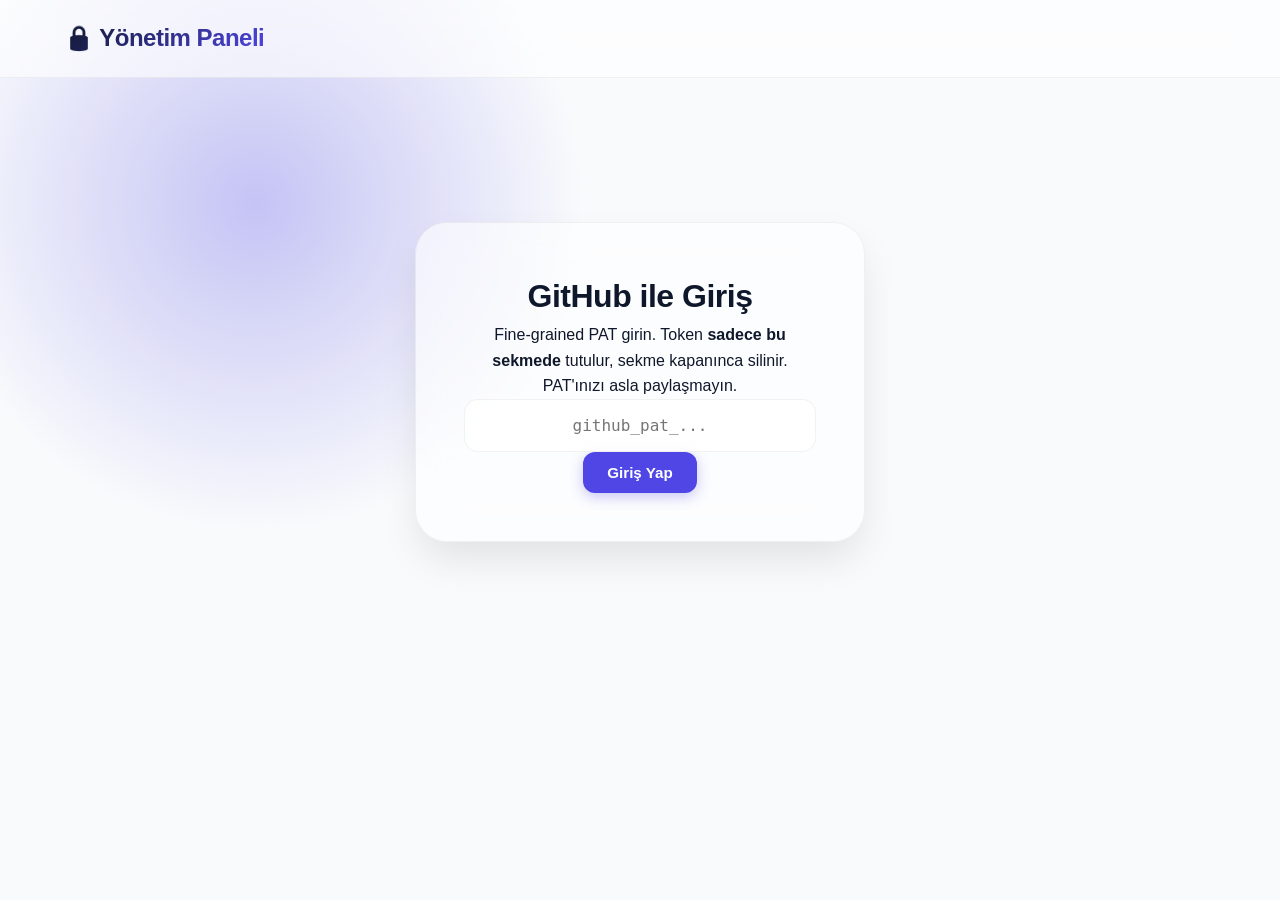
==== admin.html @ 3ade8b90 "Update admin.html" ====
<!DOCTYPE html>
<html lang="tr">
<head>
<link rel="shortcut icon" type="image/x-icon" href="favicon.ico">
<meta charset="UTF-8">
<meta name="viewport" content="width=device-width, initial-scale=1.0">
<meta name="referrer" content="no-referrer">
<meta name="robots" content="noindex, nofollow">
<meta http-equiv="Content-Security-Policy"
      content="default-src 'self';
               script-src 'self';
               style-src 'self' 'unsafe-inline';
               img-src 'self' https: data:;
               connect-src 'self' https://api.github.com;
               base-uri 'self';
               form-action 'self';">
<title>Admin – Site Koleksiyonum</title>
<link rel="stylesheet" href="style.css">
</head>
<body>
<header>
  <h1>🔒 Yönetim Paneli</h1>
  <button id="logoutBtn" class="danger" type="button" style="display:none;">Çıkış</button>
</header>
<main>

  <!-- Giriş -->
  <section id="loginSection" class="login-box">
    <h2>GitHub ile Giriş</h2>
    <p class="muted">
      Fine-grained PAT girin. Token <strong>sadece bu sekmede</strong> tutulur,
      sekme kapanınca silinir. PAT'ınızı asla paylaşmayın.
    </p>
    <input type="password" id="patInput" placeholder="github_pat_..." autocomplete="off">
    <button id="loginBtn" type="button">Giriş Yap</button>
    <p id="loginError" class="error"></p>
  </section>

  <!-- Panel -->
  <section id="panelSection" style="display:none;">
    <form id="siteForm">
      <input type="hidden" id="siteId">
      <input type="text" id="title" placeholder="Başlık" required maxlength="120">
      <input type="url" id="url" placeholder="https://..." required>
      <input type="text" id="category" placeholder="Kategori (örn. Blog)" maxlength="60">
      <textarea id="description" placeholder="Açıklama (opsiyonel)" maxlength="300"></textarea>
      <div class="actions">
        <button type="submit" id="submitBtn">Ekle</button>
        <button type="button" id="cancelEdit" class="secondary" style="display:none;">İptal</button>
      </div>
    </form>

    <p id="panelStatus" class="status"></p>
    <section id="siteList" class="grid"></section>
  </section>

</main>
<script src="admin.js"></script>
</body>
</html>
---- style.css ----
@import url('https://fonts.googleapis.com/css2?family=Outfit:wght@300;400;500;600;700;800&display=swap');

:root {
  --bg: #f8fafc;
  --surface: rgba(255, 255, 255, 0.6);
  --surface-hover: rgba(255, 255, 255, 0.9);
  --text-main: #0f172a;
  --text-muted: #64748b;
  --primary: #4f46e5;
  --primary-glow: rgba(79, 70, 229, 0.3);
  --border: rgba(0, 0, 0, 0.05);
  --danger: #ef4444;
  --shadow-sm: 0 4px 6px -1px rgba(0, 0, 0, 0.05);
  --shadow-lg: 0 20px 40px -5px rgba(0, 0, 0, 0.1);
}

body.dark {
  --bg: #050505;
  --surface: rgba(20, 20, 25, 0.6);
  --surface-hover: rgba(30, 30, 40, 0.9);
  --text-main: #f8fafc;
  --text-muted: #94a3b8;
  --primary: #6366f1;
  --primary-glow: rgba(99, 102, 241, 0.4);
  --border: rgba(255, 255, 255, 0.08);
  --shadow-sm: 0 4px 10px rgba(0, 0, 0, 0.5);
  --shadow-lg: 0 25px 50px -12px rgba(0, 0, 0, 0.8);
}

* { box-sizing: border-box; margin: 0; padding: 0; }

body {
  font-family: 'Outfit', sans-serif;
  background-color: var(--bg);
  color: var(--text-main);
  min-height: 100vh;
  line-height: 1.6;
  overflow-x: hidden;
  transition: background 0.5s ease, color 0.5s ease;
  position: relative;
}

/* Işık Hüzmeleri (Aurora Effect) */
body::before {
  content: '';
  position: fixed;
  top: -20%; left: -10%;
  width: 60vw; height: 60vw;
  background: radial-gradient(circle, var(--primary-glow) 0%, transparent 60%);
  z-index: -1;
  animation: pulse 10s infinite alternate;
  pointer-events: none;
}
body.dark::before {
  background: radial-gradient(circle, rgba(99, 102, 241, 0.15) 0%, transparent 60%);
}

@keyframes pulse {
  0% { transform: scale(1) translate(0, 0); opacity: 0.5; }
  100% { transform: scale(1.2) translate(10%, 10%); opacity: 1; }
}

/* Header */
header {
  display: flex;
  justify-content: space-between;
  align-items: center;
  padding: 1.2rem 4rem;
  background: var(--surface);
  backdrop-filter: blur(24px);
  -webkit-backdrop-filter: blur(24px);
  border-bottom: 1px solid var(--border);
  position: sticky;
  top: 0;
  z-index: 100;
}

header h1 {
  font-size: 1.5rem;
  font-weight: 800;
  letter-spacing: -0.5px;
  background: linear-gradient(135deg, var(--text-main), var(--primary));
  -webkit-background-clip: text;
  -webkit-text-fill-color: transparent;
}

main {
  max-width: 1300px;
  margin: 0 auto;
  padding: 3rem 2rem 5rem;
}

/* Hero Alanı */
.hero {
  text-align: center;
  margin: 2rem 0 4rem;
  animation: slideDown 0.8s cubic-bezier(0.16, 1, 0.3, 1);
}
.hero h2 {
  font-size: 3.5rem;
  font-weight: 800;
  letter-spacing: -1.5px;
  margin-bottom: 1rem;
  line-height: 1.1;
}
.hero p {
  font-size: 1.2rem;
  color: var(--text-muted);
  max-width: 600px;
  margin: 0 auto;
}

/* Butonlar */
button {
  cursor: pointer;
  border: none;
  background: var(--primary);
  color: white;
  padding: 0.75rem 1.5rem;
  border-radius: 12px;
  font-weight: 600;
  font-size: 0.95rem;
  font-family: inherit;
  transition: all 0.3s cubic-bezier(0.16, 1, 0.3, 1);
  box-shadow: 0 4px 14px var(--primary-glow);
  display: inline-flex;
  align-items: center;
  justify-content: center;
  gap: 0.5rem;
}
button:hover {
  transform: translateY(-3px);
  box-shadow: 0 8px 25px var(--primary-glow);
  filter: brightness(1.1);
}
button.secondary { 
  background: var(--surface); 
  color: var(--text-main); 
  border: 1px solid var(--border);
  box-shadow: var(--shadow-sm);
}
button.secondary:hover { background: var(--surface-hover); }
button.danger { background: var(--danger); box-shadow: 0 4px 14px rgba(239, 68, 68, 0.3); }

/* Form ve Inputlar */
input, textarea, select {
  width: 100%;
  padding: 1rem 1.2rem;
  border-radius: 14px;
  border: 1px solid var(--border);
  background: var(--surface);
  color: var(--text-main);
  font-size: 1rem;
  font-family: inherit;
  transition: all 0.3s ease;
  backdrop-filter: blur(10px);
}
input:focus, textarea:focus, select:focus {
  outline: none;
  border-color: var(--primary);
  background: var(--surface-hover);
  box-shadow: 0 0 0 4px var(--primary-glow);
}

form {
  display: grid;
  grid-template-columns: 1fr 1fr;
  gap: 1.2rem;
  background: var(--surface);
  padding: 2.5rem;
  border-radius: 24px;
  border: 1px solid var(--border);
  box-shadow: var(--shadow-lg);
  margin-bottom: 3rem;
  backdrop-filter: blur(20px);
}
form textarea { grid-column: 1 / -1; min-height: 120px; resize: vertical; }
form .actions { grid-column: 1 / -1; display: flex; gap: 1rem; margin-top: 0.5rem; }

/* Arama ve Filtreleme */
.controls {
  display: flex;
  gap: 1rem;
  margin-bottom: 3rem;
  flex-wrap: wrap;
  justify-content: center;
}
.controls input, .controls select {
  max-width: 400px;
  background: var(--surface);
  box-shadow: var(--shadow-sm);
  border-radius: 100px; /* Daha yuvarlak, modern arama çubuğu */
  padding: 0.8rem 1.5rem;
}

/* Grid ve Kartlar */
.grid {
  display: grid;
  grid-template-columns: repeat(auto-fill, minmax(320px, 1fr));
  gap: 1.5rem;
}

.card {
  background: var(--surface);
  border: 1px solid var(--border);
  border-radius: 24px;
  padding: 1.75rem;
  display: flex;
  flex-direction: column;
  gap: 1rem;
  box-shadow: var(--shadow-sm);
  backdrop-filter: blur(20px);
  -webkit-backdrop-filter: blur(20px);
  transition: all 0.4s cubic-bezier(0.16, 1, 0.3, 1);
  animation: slideUp 0.6s cubic-bezier(0.16, 1, 0.3, 1) backwards;
  position: relative;
  overflow: hidden;
}

/* Kart Hover Efekti */
.card:hover {
  transform: translateY(-8px);
  background: var(--surface-hover);
  box-shadow: var(--shadow-lg), 0 0 0 1px var(--primary); /* Neon kenarlık */
}

.card-header { display: flex; align-items: center; gap: 1rem; }
.favicon {
  width: 48px; height: 48px; border-radius: 14px;
  background: rgba(255,255,255,0.1); padding: 4px;
  box-shadow: 0 4px 12px rgba(0,0,0,0.1);
  transition: transform 0.3s ease;
}
.card:hover .favicon { transform: scale(1.1) rotate(5deg); }

.card h3 { font-size: 1.25rem; font-weight: 700; letter-spacing: -0.3px; }
.card a { color: var(--text-main); text-decoration: none; transition: color 0.2s; }
.card a:hover { color: var(--primary); }

.url { 
  font-size: 0.85rem; color: var(--text-muted); 
  word-break: break-all; 
  display: flex; align-items: center; gap: 0.4rem;
}
.url::before { content: '🔗'; font-size: 0.8rem; opacity: 0.6;}

.badge {
  align-self: flex-start;
  background: var(--primary-glow);
  color: var(--primary);
  font-size: 0.75rem; font-weight: 700;
  padding: 0.35rem 0.9rem; border-radius: 999px;
  border: 1px solid var(--primary);
  letter-spacing: 0.5px;
  text-transform: uppercase;
}
body.dark .badge { color: white; background: rgba(99, 102, 241, 0.2); }

.desc { font-size: 0.95rem; color: var(--text-muted); flex-grow: 1; }

.card .actions {
  margin-top: auto; display: flex; gap: 0.75rem;
  padding-top: 1.25rem; border-top: 1px solid var(--border);
}
.card .actions button { flex: 1; padding: 0.6rem; font-size: 0.85rem; border-radius: 10px; }

/* Boş Durum */
.empty-state {
  grid-column: 1 / -1;
  text-align: center;
  padding: 6rem 2rem;
  background: var(--surface);
  border-radius: 24px;
  border: 1px dashed var(--border);
  backdrop-filter: blur(20px);
}
.empty-state h3 { font-size: 1.8rem; font-weight: 700; margin-bottom: 0.5rem; }
.empty-state p { color: var(--text-muted); font-size: 1.1rem; }

/* Animasyonlar */
@keyframes slideUp {
  from { opacity: 0; transform: translateY(30px) scale(0.98); }
  to { opacity: 1; transform: translateY(0) scale(1); }
}
@keyframes slideDown {
  from { opacity: 0; transform: translateY(-30px); }
  to { opacity: 1; transform: translateY(0); }
}

/* Admin Login Kutusu */
.login-box {
  max-width: 450px; margin: 6rem auto; background: var(--surface);
  padding: 3rem; border-radius: 32px; border: 1px solid var(--border);
  box-shadow: var(--shadow-lg); backdrop-filter: blur(24px);
  display: flex; flex-direction: column; gap: 1.5rem; text-align: center;
  animation: slideUp 0.6s cubic-bezier(0.16, 1, 0.3, 1);
}
.login-box h2 { font-size: 2rem; font-weight: 800; letter-spacing: -0.5px; }
.login-box input { text-align: center; font-family: monospace; font-size: 1rem; padding: 1rem; }

.status { text-align: center; font-weight: 600; margin: 1rem 0; font-size: 1.05rem; }
.status.success { color: #10b981; }
.status.error { color: var(--danger); }

/* Scrollbar (Kaydırma Çubuğu) Estetiği */
::-webkit-scrollbar { width: 10px; }
::-webkit-scrollbar-track { background: var(--bg); }
::-webkit-scrollbar-thumb { background: var(--border); border-radius: 10px; }
::-webkit-scrollbar-thumb:hover { background: var(--text-muted); }

@media (max-width: 768px) {
  header { padding: 1rem 1.5rem; }
  main { padding: 1.5rem 1rem; }
  form { grid-template-columns: 1fr; padding: 1.5rem; }
  .hero h2 { font-size: 2.5rem; }
}
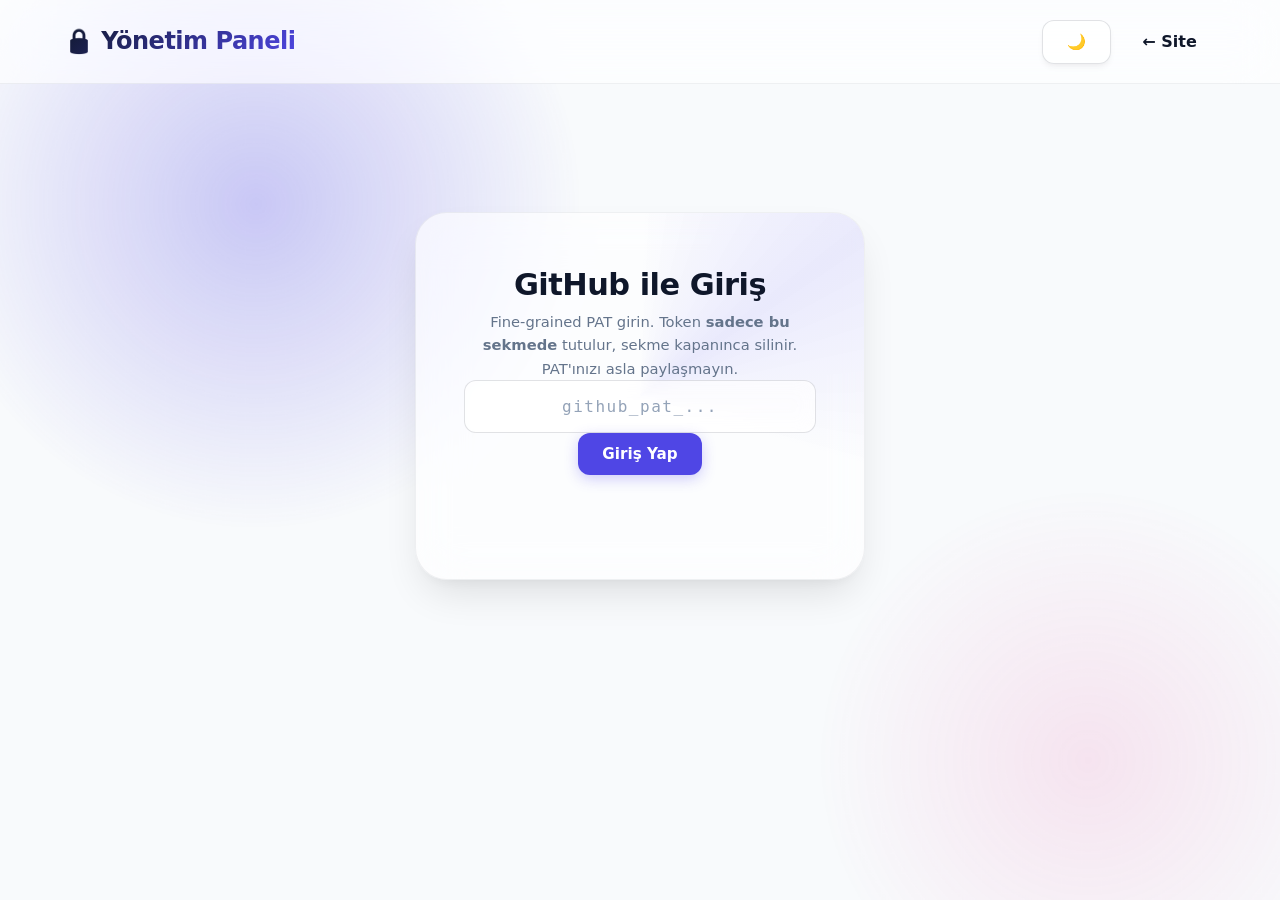
==== commit a845bd42: "Update admin.html" ====
--- a/admin.html
+++ b/admin.html
@@ -6,6 +6,7 @@
 <meta name="viewport" content="width=device-width, initial-scale=1.0">
 <meta name="referrer" content="no-referrer">
 <meta name="robots" content="noindex, nofollow">
+<meta name="theme-color" content="#4f46e5">
 <meta http-equiv="Content-Security-Policy"
       content="default-src 'self';
                script-src 'self';
@@ -20,41 +21,74 @@
 <body>
 <header>
   <h1>🔒 Yönetim Paneli</h1>
-  <button id="logoutBtn" class="danger" type="button" style="display:none;">Çıkış</button>
+  <div class="header-actions">
+    <button id="themeToggle" class="secondary" type="button" aria-label="Tema değiştir">🌙</button>
+    <a href="index.html" class="secondary" style="display:inline-flex;align-items:center;gap:0.4rem;padding:0.7rem 1.2rem;border-radius:12px;text-decoration:none;color:inherit;font-weight:600;">← Site</a>
+    <button id="logoutBtn" class="danger" type="button" style="display:none;">Çıkış</button>
+  </div>
 </header>
+
 <main>
-
   <!-- Giriş -->
   <section id="loginSection" class="login-box">
     <h2>GitHub ile Giriş</h2>
     <p class="muted">
-      Fine-grained PAT girin. Token <strong>sadece bu sekmede</strong> tutulur,
-      sekme kapanınca silinir. PAT'ınızı asla paylaşmayın.
+      Fine-grained PAT girin. Token <strong>sadece bu sekmede</strong> tutulur, sekme kapanınca silinir. PAT'ınızı asla paylaşmayın.
     </p>
-    <input type="password" id="patInput" placeholder="github_pat_..." autocomplete="off">
+    <input type="password" id="patInput" placeholder="github_pat_..." autocomplete="off" spellcheck="false">
     <button id="loginBtn" type="button">Giriş Yap</button>
-    <p id="loginError" class="error"></p>
+    <p id="loginError" class="status error"></p>
   </section>
 
   <!-- Panel -->
   <section id="panelSection" style="display:none;">
+    <div class="admin-stats">
+      <div class="admin-stat"><strong id="statTotal">0</strong><span>Toplam Site</span></div>
+      <div class="admin-stat"><strong id="statCategories">0</strong><span>Kategori</span></div>
+      <div class="admin-stat"><strong id="statVisible">0</strong><span>Listelenen</span></div>
+    </div>
+
     <form id="siteForm">
       <input type="hidden" id="siteId">
       <input type="text" id="title" placeholder="Başlık" required maxlength="120">
       <input type="url" id="url" placeholder="https://..." required>
       <input type="text" id="category" placeholder="Kategori (örn. Blog)" maxlength="60">
       <textarea id="description" placeholder="Açıklama (opsiyonel)" maxlength="300"></textarea>
+      <div class="char-counter" id="descCounter">0 / 300</div>
       <div class="actions">
         <button type="submit" id="submitBtn">Ekle</button>
         <button type="button" id="cancelEdit" class="secondary" style="display:none;">İptal</button>
       </div>
     </form>
 
+    <div class="admin-controls">
+      <input type="search" id="adminSearch" placeholder="Site ara...">
+      <select id="adminSort">
+        <option value="date-desc">↓ En Yeni</option>
+        <option value="date-asc">↑ En Eski</option>
+        <option value="title-asc">A → Z</option>
+        <option value="title-desc">Z → A</option>
+      </select>
+    </div>
+
     <p id="panelStatus" class="status"></p>
     <section id="siteList" class="grid"></section>
   </section>
+</main>
 
-</main>
+<!-- Confirm modal -->
+<div class="modal-overlay" id="confirmModal" hidden>
+  <div class="modal" role="dialog" aria-modal="true" aria-labelledby="confirmTitle">
+    <h3 id="confirmTitle">Onayla</h3>
+    <p id="confirmMessage"></p>
+    <div class="modal-actions">
+      <button class="secondary" id="confirmCancel" type="button">İptal</button>
+      <button class="danger" id="confirmOk" type="button">Sil</button>
+    </div>
+  </div>
+</div>
+
+<div class="toast-container" id="toastContainer" aria-live="polite"></div>
 <script src="admin.js"></script>
 </body>
 </html>
--- a/style.css
+++ b/style.css
@@ -1,46 +1,111 @@
 @import url('https://fonts.googleapis.com/css2?family=Outfit:wght@300;400;500;600;700;800&display=swap');
 
+/* ============================================
+   DESIGN TOKENS
+   ============================================ */
 :root {
   --bg: #f8fafc;
-  --surface: rgba(255, 255, 255, 0.6);
-  --surface-hover: rgba(255, 255, 255, 0.9);
+  --bg-elevated: #ffffff;
+  --surface: rgba(255, 255, 255, 0.65);
+  --surface-hover: rgba(255, 255, 255, 0.92);
   --text-main: #0f172a;
   --text-muted: #64748b;
+  --text-subtle: #94a3b8;
+
   --primary: #4f46e5;
-  --primary-glow: rgba(79, 70, 229, 0.3);
-  --border: rgba(0, 0, 0, 0.05);
+  --primary-hover: #4338ca;
+  --primary-glow: rgba(79, 70, 229, 0.28);
+  --primary-soft: rgba(79, 70, 229, 0.1);
+
+  --success: #10b981;
+  --warning: #f59e0b;
   --danger: #ef4444;
-  --shadow-sm: 0 4px 6px -1px rgba(0, 0, 0, 0.05);
-  --shadow-lg: 0 20px 40px -5px rgba(0, 0, 0, 0.1);
+  --danger-glow: rgba(239, 68, 68, 0.3);
+
+  --border: rgba(15, 23, 42, 0.06);
+  --border-strong: rgba(15, 23, 42, 0.12);
+
+  --shadow-xs: 0 1px 2px rgba(0, 0, 0, 0.04);
+  --shadow-sm: 0 4px 6px -1px rgba(0, 0, 0, 0.05), 0 2px 4px -2px rgba(0, 0, 0, 0.03);
+  --shadow-md: 0 10px 20px -5px rgba(0, 0, 0, 0.08), 0 4px 8px -4px rgba(0, 0, 0, 0.04);
+  --shadow-lg: 0 20px 40px -10px rgba(0, 0, 0, 0.12), 0 8px 16px -8px rgba(0, 0, 0, 0.06);
+
+  --radius-sm: 8px;
+  --radius-md: 12px;
+  --radius-lg: 20px;
+  --radius-xl: 24px;
+  --radius-full: 999px;
+
+  --ease-out: cubic-bezier(0.16, 1, 0.3, 1);
+  --ease-spring: cubic-bezier(0.34, 1.56, 0.64, 1);
+  --duration-fast: 150ms;
+  --duration-base: 300ms;
+  --duration-slow: 500ms;
 }
 
 body.dark {
-  --bg: #050505;
-  --surface: rgba(20, 20, 25, 0.6);
-  --surface-hover: rgba(30, 30, 40, 0.9);
+  --bg: #060608;
+  --bg-elevated: #0f0f13;
+  --surface: rgba(20, 20, 26, 0.7);
+  --surface-hover: rgba(30, 30, 40, 0.95);
   --text-main: #f8fafc;
   --text-muted: #94a3b8;
+  --text-subtle: #64748b;
   --primary: #6366f1;
-  --primary-glow: rgba(99, 102, 241, 0.4);
-  --border: rgba(255, 255, 255, 0.08);
-  --shadow-sm: 0 4px 10px rgba(0, 0, 0, 0.5);
-  --shadow-lg: 0 25px 50px -12px rgba(0, 0, 0, 0.8);
-}
-
-* { box-sizing: border-box; margin: 0; padding: 0; }
+  --primary-hover: #818cf8;
+  --primary-glow: rgba(99, 102, 241, 0.35);
+  --primary-soft: rgba(99, 102, 241, 0.15);
+  --border: rgba(255, 255, 255, 0.07);
+  --border-strong: rgba(255, 255, 255, 0.14);
+  --shadow-sm: 0 4px 10px rgba(0, 0, 0, 0.4);
+  --shadow-md: 0 10px 25px rgba(0, 0, 0, 0.5);
+  --shadow-lg: 0 25px 50px -12px rgba(0, 0, 0, 0.7);
+}
+
+/* Sistem tercihi fallback (JS yüklenene kadar) */
+@media (prefers-color-scheme: dark) {
+  body:not(.light):not(.dark) {
+    --bg: #060608;
+    --bg-elevated: #0f0f13;
+    --surface: rgba(20, 20, 26, 0.7);
+    --surface-hover: rgba(30, 30, 40, 0.95);
+    --text-main: #f8fafc;
+    --text-muted: #94a3b8;
+    --text-subtle: #64748b;
+    --primary: #6366f1;
+    --primary-glow: rgba(99, 102, 241, 0.35);
+    --primary-soft: rgba(99, 102, 241, 0.15);
+    --border: rgba(255, 255, 255, 0.07);
+    --border-strong: rgba(255, 255, 255, 0.14);
+    --shadow-sm: 0 4px 10px rgba(0, 0, 0, 0.4);
+    --shadow-md: 0 10px 25px rgba(0, 0, 0, 0.5);
+    --shadow-lg: 0 25px 50px -12px rgba(0, 0, 0, 0.7);
+  }
+}
+
+/* ============================================
+   RESET & BASE
+   ============================================ */
+*, *::before, *::after { box-sizing: border-box; margin: 0; padding: 0; }
+
+html { scroll-behavior: smooth; -webkit-text-size-adjust: 100%; }
 
 body {
-  font-family: 'Outfit', sans-serif;
+  font-family: 'Outfit', system-ui, -apple-system, sans-serif;
   background-color: var(--bg);
   color: var(--text-main);
   min-height: 100vh;
   line-height: 1.6;
   overflow-x: hidden;
-  transition: background 0.5s ease, color 0.5s ease;
+  transition: background var(--duration-slow) ease, color var(--duration-slow) ease;
   position: relative;
-}
-
-/* Işık Hüzmeleri (Aurora Effect) */
+  -webkit-font-smoothing: antialiased;
+  -moz-osx-font-smoothing: grayscale;
+}
+
+::selection { background: var(--primary); color: white; }
+
+/* Aurora efektleri */
 body::before {
   content: '';
   position: fixed;
@@ -48,40 +113,81 @@
   width: 60vw; height: 60vw;
   background: radial-gradient(circle, var(--primary-glow) 0%, transparent 60%);
   z-index: -1;
-  animation: pulse 10s infinite alternate;
+  animation: aurora-pulse 12s infinite alternate ease-in-out;
   pointer-events: none;
-}
-body.dark::before {
-  background: radial-gradient(circle, rgba(99, 102, 241, 0.15) 0%, transparent 60%);
-}
-
-@keyframes pulse {
+  will-change: transform;
+}
+body::after {
+  content: '';
+  position: fixed;
+  bottom: -20%; right: -10%;
+  width: 50vw; height: 50vw;
+  background: radial-gradient(circle, rgba(236, 72, 153, 0.12) 0%, transparent 60%);
+  z-index: -1;
+  animation: aurora-pulse 15s infinite alternate-reverse ease-in-out;
+  pointer-events: none;
+  will-change: transform;
+}
+@keyframes aurora-pulse {
   0% { transform: scale(1) translate(0, 0); opacity: 0.5; }
-  100% { transform: scale(1.2) translate(10%, 10%); opacity: 1; }
-}
-
-/* Header */
+  100% { transform: scale(1.3) translate(8%, 8%); opacity: 1; }
+}
+
+/* ============================================
+   ERİŞİLEBİLİRLİK
+   ============================================ */
+:focus-visible {
+  outline: 2px solid var(--primary);
+  outline-offset: 3px;
+  border-radius: var(--radius-sm);
+}
+.sr-only {
+  position: absolute;
+  width: 1px; height: 1px;
+  padding: 0; margin: -1px;
+  overflow: hidden;
+  clip: rect(0, 0, 0, 0);
+  white-space: nowrap;
+  border: 0;
+}
+@media (prefers-reduced-motion: reduce) {
+  *, *::before, *::after {
+    animation-duration: 0.01ms !important;
+    animation-iteration-count: 1 !important;
+    transition-duration: 0.01ms !important;
+    scroll-behavior: auto !important;
+  }
+}
+
+/* ============================================
+   HEADER
+   ============================================ */
 header {
   display: flex;
   justify-content: space-between;
   align-items: center;
-  padding: 1.2rem 4rem;
-  background: var(--surface);
-  backdrop-filter: blur(24px);
-  -webkit-backdrop-filter: blur(24px);
+  padding: 1.1rem 4rem;
+  background: var(--surface);
+  backdrop-filter: blur(24px) saturate(180%);
+  -webkit-backdrop-filter: blur(24px) saturate(180%);
   border-bottom: 1px solid var(--border);
   position: sticky;
   top: 0;
   z-index: 100;
 }
-
 header h1 {
   font-size: 1.5rem;
   font-weight: 800;
   letter-spacing: -0.5px;
-  background: linear-gradient(135deg, var(--text-main), var(--primary));
+  background: linear-gradient(135deg, var(--text-main) 0%, var(--primary) 100%);
   -webkit-background-clip: text;
+  background-clip: text;
   -webkit-text-fill-color: transparent;
+}
+.header-actions {
+  display: flex;
+  gap: 0.75rem;
+  align-items: center;
 }
 
 main {
@@ -90,76 +196,154 @@
   padding: 3rem 2rem 5rem;
 }
 
-/* Hero Alanı */
+/* ============================================
+   HERO + STATS
+   ============================================ */
 .hero {
   text-align: center;
-  margin: 2rem 0 4rem;
-  animation: slideDown 0.8s cubic-bezier(0.16, 1, 0.3, 1);
+  margin: 1rem 0 3rem;
+  animation: slideDown 0.8s var(--ease-out);
 }
 .hero h2 {
-  font-size: 3.5rem;
+  font-size: clamp(2.25rem, 5vw, 3.5rem);
   font-weight: 800;
   letter-spacing: -1.5px;
   margin-bottom: 1rem;
-  line-height: 1.1;
+  line-height: 1.05;
+  background: linear-gradient(135deg, var(--text-main) 40%, var(--primary) 100%);
+  -webkit-background-clip: text;
+  background-clip: text;
+  -webkit-text-fill-color: transparent;
 }
 .hero p {
-  font-size: 1.2rem;
+  font-size: clamp(1rem, 1.5vw, 1.15rem);
   color: var(--text-muted);
-  max-width: 600px;
-  margin: 0 auto;
-}
-
-/* Butonlar */
+  max-width: 560px;
+  margin: 0 auto 2rem;
+}
+.hero-stats {
+  display: flex;
+  justify-content: center;
+  gap: 3rem;
+  flex-wrap: wrap;
+}
+.stat {
+  text-align: center;
+}
+.stat strong {
+  display: block;
+  font-size: 2.25rem;
+  font-weight: 800;
+  line-height: 1;
+  margin-bottom: 0.25rem;
+  background: linear-gradient(135deg, var(--primary), #ec4899);
+  -webkit-background-clip: text;
+  background-clip: text;
+  -webkit-text-fill-color: transparent;
+}
+.stat span {
+  color: var(--text-muted);
+  font-size: 0.85rem;
+  font-weight: 500;
+  letter-spacing: 0.3px;
+}
+
+/* ============================================
+   BUTONLAR
+   ============================================ */
 button {
   cursor: pointer;
   border: none;
   background: var(--primary);
   color: white;
   padding: 0.75rem 1.5rem;
-  border-radius: 12px;
+  border-radius: var(--radius-md);
   font-weight: 600;
   font-size: 0.95rem;
   font-family: inherit;
-  transition: all 0.3s cubic-bezier(0.16, 1, 0.3, 1);
+  transition: all var(--duration-base) var(--ease-out);
   box-shadow: 0 4px 14px var(--primary-glow);
   display: inline-flex;
   align-items: center;
   justify-content: center;
   gap: 0.5rem;
-}
+  position: relative;
+  overflow: hidden;
+  user-select: none;
+  -webkit-tap-highlight-color: transparent;
+}
+button::before {
+  content: '';
+  position: absolute;
+  inset: 0;
+  background: linear-gradient(120deg, transparent 40%, rgba(255,255,255,0.25) 50%, transparent 60%);
+  transform: translateX(-100%);
+  transition: transform 0.6s ease;
+  pointer-events: none;
+}
+button:hover::before { transform: translateX(100%); }
 button:hover {
-  transform: translateY(-3px);
-  box-shadow: 0 8px 25px var(--primary-glow);
-  filter: brightness(1.1);
-}
-button.secondary { 
-  background: var(--surface); 
-  color: var(--text-main); 
-  border: 1px solid var(--border);
+  transform: translateY(-2px);
+  box-shadow: 0 10px 28px var(--primary-glow);
+  filter: brightness(1.08);
+}
+button:active {
+  transform: translateY(0) scale(0.98);
+  box-shadow: 0 2px 8px var(--primary-glow);
+  transition-duration: var(--duration-fast);
+}
+button:disabled {
+  opacity: 0.5;
+  cursor: not-allowed;
+  transform: none;
+  filter: grayscale(0.3);
+}
+button.secondary {
+  background: var(--surface);
+  color: var(--text-main);
+  border: 1px solid var(--border-strong);
   box-shadow: var(--shadow-sm);
 }
-button.secondary:hover { background: var(--surface-hover); }
-button.danger { background: var(--danger); box-shadow: 0 4px 14px rgba(239, 68, 68, 0.3); }
-
-/* Form ve Inputlar */
+button.secondary:hover { background: var(--surface-hover); border-color: var(--primary); }
+button.danger { background: var(--danger); box-shadow: 0 4px 14px var(--danger-glow); }
+button.danger:hover { box-shadow: 0 10px 28px var(--danger-glow); }
+
+/* ============================================
+   FORM & INPUTLAR
+   ============================================ */
 input, textarea, select {
   width: 100%;
   padding: 1rem 1.2rem;
-  border-radius: 14px;
-  border: 1px solid var(--border);
+  border-radius: var(--radius-md);
+  border: 1px solid var(--border-strong);
   background: var(--surface);
   color: var(--text-main);
   font-size: 1rem;
   font-family: inherit;
-  transition: all 0.3s ease;
+  transition: border-color var(--duration-base) ease, background var(--duration-base) ease, box-shadow var(--duration-base) ease;
   backdrop-filter: blur(10px);
-}
+  -webkit-backdrop-filter: blur(10px);
+}
+input::placeholder, textarea::placeholder {
+  color: var(--text-subtle);
+  transition: color var(--duration-base) ease;
+}
+input:focus::placeholder { color: transparent; }
 input:focus, textarea:focus, select:focus {
   outline: none;
   border-color: var(--primary);
   background: var(--surface-hover);
-  box-shadow: 0 0 0 4px var(--primary-glow);
+  box-shadow: 0 0 0 4px var(--primary-soft);
+}
+input:invalid:not(:placeholder-shown) { border-color: var(--danger); }
+textarea { min-height: 110px; resize: vertical; line-height: 1.6; }
+select {
+  cursor: pointer;
+  appearance: none;
+  background-image: url("data:image/svg+xml,%3Csvg xmlns='http://www.w3.org/2000/svg' width='12' height='8' viewBox='0 0 12 8'%3E%3Cpath fill='%2364748b' d='M6 8L0 0h12z'/%3E%3C/svg%3E");
+  background-repeat: no-repeat;
+  background-position: right 1.2rem center;
+  padding-right: 2.8rem;
 }
 
 form {
@@ -168,116 +352,544 @@
   gap: 1.2rem;
   background: var(--surface);
   padding: 2.5rem;
-  border-radius: 24px;
+  border-radius: var(--radius-xl);
   border: 1px solid var(--border);
   box-shadow: var(--shadow-lg);
-  margin-bottom: 3rem;
-  backdrop-filter: blur(20px);
-}
-form textarea { grid-column: 1 / -1; min-height: 120px; resize: vertical; }
-form .actions { grid-column: 1 / -1; display: flex; gap: 1rem; margin-top: 0.5rem; }
-
-/* Arama ve Filtreleme */
-.controls {
+  margin-bottom: 2rem;
+  backdrop-filter: blur(20px) saturate(150%);
+  -webkit-backdrop-filter: blur(20px) saturate(150%);
+  position: relative;
+}
+form::before {
+  content: '';
+  position: absolute;
+  top: 0; left: 10%; right: 10%;
+  height: 2px;
+  background: linear-gradient(90deg, transparent, var(--primary), transparent);
+  border-radius: var(--radius-full);
+  opacity: 0.6;
+}
+form textarea { grid-column: 1 / -1; }
+form .actions {
+  grid-column: 1 / -1;
   display: flex;
   gap: 1rem;
-  margin-bottom: 3rem;
+  margin-top: 0.5rem;
+}
+
+/* ============================================
+   TOOLBAR / SEARCH / CHIPS
+   ============================================ */
+.toolbar {
+  display: flex;
+  gap: 1rem;
+  margin-bottom: 1.5rem;
   flex-wrap: wrap;
-  justify-content: center;
-}
-.controls input, .controls select {
-  max-width: 400px;
+  align-items: center;
+}
+.search-wrapper {
+  position: relative;
+  flex: 1;
+  min-width: 260px;
+}
+.search-wrapper input {
+  padding-left: 3rem;
+  border-radius: var(--radius-full);
   background: var(--surface);
   box-shadow: var(--shadow-sm);
-  border-radius: 100px; /* Daha yuvarlak, modern arama çubuğu */
-  padding: 0.8rem 1.5rem;
-}
-
-/* Grid ve Kartlar */
+  border-color: var(--border);
+}
+.search-wrapper::before {
+  content: '🔍';
+  position: absolute;
+  left: 1.2rem;
+  top: 50%;
+  transform: translateY(-50%);
+  font-size: 1rem;
+  opacity: 0.55;
+  pointer-events: none;
+  z-index: 1;
+}
+.search-wrapper kbd {
+  position: absolute;
+  right: 1rem;
+  top: 50%;
+  transform: translateY(-50%);
+  font-family: inherit;
+  font-size: 0.7rem;
+  padding: 0.25rem 0.55rem;
+  border-radius: 6px;
+  background: var(--bg-elevated);
+  border: 1px solid var(--border-strong);
+  color: var(--text-muted);
+  pointer-events: none;
+  transition: opacity var(--duration-fast) ease;
+}
+.search-wrapper input:focus + kbd { opacity: 0; }
+
+.toolbar select {
+  max-width: 220px;
+  border-radius: var(--radius-full);
+  padding: 0.95rem 2.6rem 0.95rem 1.2rem;
+  background: var(--surface);
+  box-shadow: var(--shadow-sm);
+  border-color: var(--border);
+}
+
+/* Chips */
+.chips {
+  display: flex;
+  gap: 0.5rem;
+  overflow-x: auto;
+  padding-bottom: 0.5rem;
+  margin-bottom: 1.5rem;
+  scrollbar-width: thin;
+}
+.chips::-webkit-scrollbar { height: 4px; }
+.chips::-webkit-scrollbar-thumb { background: var(--border-strong); border-radius: 4px; }
+.chip {
+  padding: 0.5rem 1rem;
+  border-radius: var(--radius-full);
+  background: var(--surface);
+  border: 1px solid var(--border-strong);
+  color: var(--text-muted);
+  font-size: 0.85rem;
+  font-weight: 600;
+  cursor: pointer;
+  white-space: nowrap;
+  transition: all var(--duration-base) var(--ease-out);
+  user-select: none;
+}
+.chip:hover { border-color: var(--primary); color: var(--primary); transform: translateY(-1px); }
+.chip.active {
+  background: var(--primary);
+  color: white;
+  border-color: var(--primary);
+  box-shadow: 0 4px 14px var(--primary-glow);
+}
+
+/* Result info */
+.result-info {
+  display: flex;
+  justify-content: space-between;
+  align-items: center;
+  margin-bottom: 1.5rem;
+  font-size: 0.9rem;
+  color: var(--text-muted);
+  flex-wrap: wrap;
+  gap: 0.75rem;
+}
+.result-info strong { color: var(--text-main); font-weight: 700; }
+.result-info button {
+  padding: 0.4rem 0.9rem;
+  font-size: 0.8rem;
+  background: transparent;
+  color: var(--text-muted);
+  box-shadow: none;
+  border: 1px solid var(--border-strong);
+}
+.result-info button:hover { color: var(--text-main); border-color: var(--primary); }
+
+/* ============================================
+   GRID & KARTLAR
+   ============================================ */
 .grid {
   display: grid;
   grid-template-columns: repeat(auto-fill, minmax(320px, 1fr));
   gap: 1.5rem;
 }
-
 .card {
   background: var(--surface);
   border: 1px solid var(--border);
-  border-radius: 24px;
+  border-radius: var(--radius-xl);
   padding: 1.75rem;
   display: flex;
   flex-direction: column;
   gap: 1rem;
   box-shadow: var(--shadow-sm);
-  backdrop-filter: blur(20px);
-  -webkit-backdrop-filter: blur(20px);
-  transition: all 0.4s cubic-bezier(0.16, 1, 0.3, 1);
-  animation: slideUp 0.6s cubic-bezier(0.16, 1, 0.3, 1) backwards;
+  backdrop-filter: blur(20px) saturate(150%);
+  -webkit-backdrop-filter: blur(20px) saturate(150%);
+  transition: transform var(--duration-slow) var(--ease-out), background var(--duration-slow) ease, box-shadow var(--duration-slow) ease, border-color var(--duration-slow) ease;
+  animation: slideUp 0.6s var(--ease-out) backwards;
+  animation-delay: calc(var(--i, 0) * 40ms);
   position: relative;
   overflow: hidden;
 }
-
-/* Kart Hover Efekti */
+.card::before {
+  content: '';
+  position: absolute;
+  top: 0; left: 0; right: 0;
+  height: 3px;
+  background: linear-gradient(90deg, var(--primary), #ec4899, var(--primary));
+  background-size: 200% 100%;
+  opacity: 0;
+  transition: opacity var(--duration-base) ease;
+  animation: gradient-shift 3s linear infinite;
+}
+@keyframes gradient-shift {
+  0% { background-position: 0% 50%; }
+  100% { background-position: 200% 50%; }
+}
 .card:hover {
-  transform: translateY(-8px);
+  transform: translateY(-6px);
   background: var(--surface-hover);
-  box-shadow: var(--shadow-lg), 0 0 0 1px var(--primary); /* Neon kenarlık */
-}
+  border-color: transparent;
+  box-shadow: var(--shadow-lg), 0 0 0 1px var(--primary), 0 0 30px var(--primary-glow);
+}
+.card:hover::before { opacity: 1; }
 
 .card-header { display: flex; align-items: center; gap: 1rem; }
 .favicon {
-  width: 48px; height: 48px; border-radius: 14px;
-  background: rgba(255,255,255,0.1); padding: 4px;
-  box-shadow: 0 4px 12px rgba(0,0,0,0.1);
-  transition: transform 0.3s ease;
-}
-.card:hover .favicon { transform: scale(1.1) rotate(5deg); }
-
-.card h3 { font-size: 1.25rem; font-weight: 700; letter-spacing: -0.3px; }
-.card a { color: var(--text-main); text-decoration: none; transition: color 0.2s; }
+  width: 48px;
+  height: 48px;
+  border-radius: var(--radius-md);
+  background: var(--primary-soft);
+  padding: 4px;
+  box-shadow: var(--shadow-xs);
+  transition: transform var(--duration-base) var(--ease-spring);
+  object-fit: contain;
+  flex-shrink: 0;
+}
+.card:hover .favicon { transform: scale(1.1) rotate(-6deg); }
+
+.card h3 {
+  font-size: 1.2rem;
+  font-weight: 700;
+  letter-spacing: -0.3px;
+  line-height: 1.3;
+  flex: 1;
+  min-width: 0;
+  word-break: break-word;
+}
+.card a { color: var(--text-main); text-decoration: none; transition: color var(--duration-fast) ease; position: relative; }
+.card a::after {
+  content: '';
+  position: absolute;
+  left: 0; bottom: -2px;
+  width: 0; height: 2px;
+  background: var(--primary);
+  transition: width var(--duration-base) var(--ease-out);
+}
 .card a:hover { color: var(--primary); }
-
-.url { 
-  font-size: 0.85rem; color: var(--text-muted); 
-  word-break: break-all; 
-  display: flex; align-items: center; gap: 0.4rem;
-}
-.url::before { content: '🔗'; font-size: 0.8rem; opacity: 0.6;}
+.card a:hover::after { width: 100%; }
+
+.url {
+  font-size: 0.82rem;
+  color: var(--text-muted);
+  word-break: break-all;
+  display: flex;
+  align-items: center;
+  gap: 0.4rem;
+  font-family: ui-monospace, 'SF Mono', Monaco, monospace;
+}
+.url::before { content: '🔗'; font-size: 0.8rem; opacity: 0.6; flex-shrink: 0; }
 
 .badge {
   align-self: flex-start;
-  background: var(--primary-glow);
+  background: var(--primary-soft);
   color: var(--primary);
-  font-size: 0.75rem; font-weight: 700;
-  padding: 0.35rem 0.9rem; border-radius: 999px;
+  font-size: 0.7rem;
+  font-weight: 700;
+  padding: 0.35rem 0.85rem;
+  border-radius: var(--radius-full);
   border: 1px solid var(--primary);
   letter-spacing: 0.5px;
   text-transform: uppercase;
-}
-body.dark .badge { color: white; background: rgba(99, 102, 241, 0.2); }
-
-.desc { font-size: 0.95rem; color: var(--text-muted); flex-grow: 1; }
+  transition: transform var(--duration-base) var(--ease-spring);
+}
+.card:hover .badge { transform: translateY(-2px); }
+body.dark .badge { color: #a5b4fc; background: rgba(99, 102, 241, 0.15); border-color: rgba(99, 102, 241, 0.5); }
+
+.desc {
+  font-size: 0.92rem;
+  color: var(--text-muted);
+  flex-grow: 1;
+  line-height: 1.6;
+  display: -webkit-box;
+  -webkit-line-clamp: 3;
+  -webkit-box-orient: vertical;
+  overflow: hidden;
+}
 
 .card .actions {
-  margin-top: auto; display: flex; gap: 0.75rem;
-  padding-top: 1.25rem; border-top: 1px solid var(--border);
-}
-.card .actions button { flex: 1; padding: 0.6rem; font-size: 0.85rem; border-radius: 10px; }
-
-/* Boş Durum */
+  margin-top: auto;
+  display: flex;
+  gap: 0.75rem;
+  padding-top: 1.25rem;
+  border-top: 1px solid var(--border);
+}
+.card .actions button { flex: 1; padding: 0.6rem; font-size: 0.85rem; border-radius: var(--radius-sm); }
+
+/* Arama vurgusu */
+mark {
+  background: var(--primary-soft);
+  color: var(--primary);
+  padding: 0 2px;
+  border-radius: 3px;
+  font-weight: 700;
+}
+
+/* ============================================
+   BOŞ DURUM / SKELETON
+   ============================================ */
 .empty-state {
   grid-column: 1 / -1;
   text-align: center;
-  padding: 6rem 2rem;
-  background: var(--surface);
-  border-radius: 24px;
-  border: 1px dashed var(--border);
+  padding: 5rem 2rem;
+  background: var(--surface);
+  border-radius: var(--radius-xl);
+  border: 1px dashed var(--border-strong);
   backdrop-filter: blur(20px);
-}
-.empty-state h3 { font-size: 1.8rem; font-weight: 700; margin-bottom: 0.5rem; }
-.empty-state p { color: var(--text-muted); font-size: 1.1rem; }
-
-/* Animasyonlar */
+  -webkit-backdrop-filter: blur(20px);
+  animation: slideUp 0.6s var(--ease-out);
+}
+.empty-state .empty-icon {
+  font-size: 3.5rem;
+  margin-bottom: 1rem;
+  display: block;
+  opacity: 0.7;
+}
+.empty-state h3 {
+  font-size: 1.5rem;
+  font-weight: 700;
+  margin-bottom: 0.5rem;
+}
+.empty-state p { color: var(--text-muted); font-size: 1rem; }
+
+.skeleton {
+  border-radius: var(--radius-xl);
+  min-height: 220px;
+  background: linear-gradient(90deg, var(--surface) 0%, var(--surface-hover) 50%, var(--surface) 100%);
+  background-size: 200% 100%;
+  animation: shimmer 1.4s ease-in-out infinite;
+  border: 1px solid var(--border);
+}
+@keyframes shimmer {
+  0% { background-position: 200% 0; }
+  100% { background-position: -200% 0; }
+}
+
+/* ============================================
+   TOAST
+   ============================================ */
+.toast-container {
+  position: fixed;
+  bottom: 1.5rem;
+  left: 50%;
+  transform: translateX(-50%);
+  z-index: 9999;
+  display: flex;
+  flex-direction: column;
+  gap: 0.6rem;
+  pointer-events: none;
+  max-width: 90vw;
+}
+.toast {
+  background: var(--bg-elevated);
+  color: var(--text-main);
+  padding: 0.9rem 1.4rem;
+  border-radius: var(--radius-md);
+  border: 1px solid var(--border-strong);
+  box-shadow: var(--shadow-lg);
+  animation: toast-in 0.35s var(--ease-out);
+  display: flex;
+  align-items: center;
+  gap: 0.75rem;
+  font-weight: 500;
+  font-size: 0.92rem;
+  border-left: 4px solid var(--primary);
+  pointer-events: auto;
+  min-width: 220px;
+}
+.toast.success { border-left-color: var(--success); }
+.toast.error { border-left-color: var(--danger); }
+.toast.leaving { animation: toast-out 0.3s var(--ease-out) forwards; }
+@keyframes toast-in {
+  from { opacity: 0; transform: translateY(20px) scale(0.95); }
+  to { opacity: 1; transform: translateY(0) scale(1); }
+}
+@keyframes toast-out {
+  to { opacity: 0; transform: translateY(20px) scale(0.95); }
+}
+
+/* ============================================
+   MODAL
+   ============================================ */
+.modal-overlay {
+  position: fixed;
+  inset: 0;
+  background: rgba(0, 0, 0, 0.55);
+  backdrop-filter: blur(6px);
+  -webkit-backdrop-filter: blur(6px);
+  z-index: 9000;
+  display: flex;
+  align-items: center;
+  justify-content: center;
+  padding: 1rem;
+  animation: fadeIn 0.25s ease;
+}
+.modal-overlay[hidden] { display: none; }
+.modal {
+  background: var(--bg-elevated);
+  border-radius: var(--radius-xl);
+  padding: 2rem;
+  max-width: 420px;
+  width: 100%;
+  box-shadow: var(--shadow-lg);
+  border: 1px solid var(--border-strong);
+  animation: modal-in 0.3s var(--ease-out);
+}
+.modal h3 { font-size: 1.25rem; margin-bottom: 0.75rem; font-weight: 700; }
+.modal p { color: var(--text-muted); margin-bottom: 1.5rem; }
+.modal .modal-actions { display: flex; gap: 0.75rem; justify-content: flex-end; }
+@keyframes fadeIn { from { opacity: 0; } to { opacity: 1; } }
+@keyframes modal-in {
+  from { opacity: 0; transform: scale(0.95) translateY(10px); }
+  to { opacity: 1; transform: scale(1) translateY(0); }
+}
+
+/* ============================================
+   ADMIN
+   ============================================ */
+.login-box {
+  max-width: 450px;
+  margin: 5rem auto;
+  background: var(--surface);
+  padding: 3rem;
+  border-radius: 32px;
+  border: 1px solid var(--border);
+  box-shadow: var(--shadow-lg);
+  backdrop-filter: blur(24px) saturate(150%);
+  -webkit-backdrop-filter: blur(24px) saturate(150%);
+  display: flex;
+  flex-direction: column;
+  gap: 1.5rem;
+  text-align: center;
+  animation: slideUp 0.6s var(--ease-out);
+  position: relative;
+  overflow: hidden;
+}
+.login-box::before {
+  content: '';
+  position: absolute;
+  top: -50%; left: -50%;
+  width: 200%; height: 200%;
+  background: conic-gradient(from 0deg, transparent, var(--primary-glow), transparent 30%);
+  animation: rotate-glow 8s linear infinite;
+  opacity: 0.4;
+  pointer-events: none;
+  z-index: -1;
+}
+@keyframes rotate-glow { to { transform: rotate(360deg); } }
+.login-box h2 { font-size: 1.9rem; font-weight: 800; letter-spacing: -0.5px; }
+.login-box .muted { color: var(--text-muted); font-size: 0.92rem; line-height: 1.6; }
+.login-box input {
+  text-align: center;
+  font-family: ui-monospace, 'SF Mono', Monaco, monospace;
+  font-size: 1rem;
+  padding: 1rem;
+  letter-spacing: 1.5px;
+}
+
+.admin-stats {
+  display: grid;
+  grid-template-columns: repeat(auto-fit, minmax(140px, 1fr));
+  gap: 1rem;
+  margin-bottom: 2rem;
+}
+.admin-stat {
+  background: var(--surface);
+  padding: 1.25rem;
+  border-radius: var(--radius-lg);
+  border: 1px solid var(--border);
+  text-align: center;
+  backdrop-filter: blur(12px);
+  -webkit-backdrop-filter: blur(12px);
+}
+.admin-stat strong {
+  display: block;
+  font-size: 1.75rem;
+  font-weight: 800;
+  color: var(--primary);
+  line-height: 1;
+}
+.admin-stat span {
+  font-size: 0.78rem;
+  color: var(--text-muted);
+  margin-top: 0.35rem;
+  display: block;
+  font-weight: 500;
+}
+
+.admin-controls {
+  display: flex;
+  gap: 1rem;
+  margin-bottom: 2rem;
+  flex-wrap: wrap;
+}
+.admin-controls input,
+.admin-controls select {
+  flex: 1;
+  min-width: 200px;
+  border-radius: var(--radius-full);
+  padding: 0.8rem 1.3rem;
+}
+
+.char-counter {
+  grid-column: 1 / -1;
+  text-align: right;
+  font-size: 0.75rem;
+  color: var(--text-subtle);
+  margin-top: -0.5rem;
+  transition: color var(--duration-base) ease;
+}
+.char-counter.over { color: var(--danger); font-weight: 700; }
+
+.status {
+  text-align: center;
+  font-weight: 600;
+  margin: 1rem 0;
+  font-size: 1rem;
+  animation: slideDown 0.4s var(--ease-out);
+  min-height: 1.5em;
+}
+.status.success { color: var(--success); }
+.status.error { color: var(--danger); }
+
+/* ============================================
+   BACK TO TOP / FOOTER
+   ============================================ */
+.back-to-top {
+  position: fixed;
+  bottom: 2rem;
+  right: 2rem;
+  width: 48px;
+  height: 48px;
+  padding: 0;
+  border-radius: var(--radius-full);
+  font-size: 1.2rem;
+  opacity: 0;
+  visibility: hidden;
+  transform: translateY(20px);
+  transition: all var(--duration-base) var(--ease-out);
+  z-index: 90;
+}
+.back-to-top.visible { opacity: 1; visibility: visible; transform: translateY(0); }
+
+footer {
+  text-align: center;
+  padding: 2.5rem 1rem;
+  color: var(--text-muted);
+  font-size: 0.88rem;
+  border-top: 1px solid var(--border);
+  margin-top: 4rem;
+}
+footer a { color: var(--primary); text-decoration: none; font-weight: 600; }
+footer a:hover { text-decoration: underline; }
+
+/* ============================================
+   ANİMASYONLAR
+   ============================================ */
 @keyframes slideUp {
   from { opacity: 0; transform: translateY(30px) scale(0.98); }
   to { opacity: 1; transform: translateY(0) scale(1); }
@@ -287,30 +899,43 @@
   to { opacity: 1; transform: translateY(0); }
 }
 
-/* Admin Login Kutusu */
-.login-box {
-  max-width: 450px; margin: 6rem auto; background: var(--surface);
-  padding: 3rem; border-radius: 32px; border: 1px solid var(--border);
-  box-shadow: var(--shadow-lg); backdrop-filter: blur(24px);
-  display: flex; flex-direction: column; gap: 1.5rem; text-align: center;
-  animation: slideUp 0.6s cubic-bezier(0.16, 1, 0.3, 1);
-}
-.login-box h2 { font-size: 2rem; font-weight: 800; letter-spacing: -0.5px; }
-.login-box input { text-align: center; font-family: monospace; font-size: 1rem; padding: 1rem; }
-
-.status { text-align: center; font-weight: 600; margin: 1rem 0; font-size: 1.05rem; }
-.status.success { color: #10b981; }
-.status.error { color: var(--danger); }
-
-/* Scrollbar (Kaydırma Çubuğu) Estetiği */
-::-webkit-scrollbar { width: 10px; }
-::-webkit-scrollbar-track { background: var(--bg); }
-::-webkit-scrollbar-thumb { background: var(--border); border-radius: 10px; }
+/* ============================================
+   SCROLLBAR
+   ============================================ */
+::-webkit-scrollbar { width: 10px; height: 10px; }
+::-webkit-scrollbar-track { background: transparent; }
+::-webkit-scrollbar-thumb {
+  background: var(--border-strong);
+  border-radius: var(--radius-full);
+  border: 2px solid var(--bg);
+}
 ::-webkit-scrollbar-thumb:hover { background: var(--text-muted); }
 
+/* ============================================
+   RESPONSIVE
+   ============================================ */
+@media (max-width: 900px) {
+  body::before, body::after { width: 90vw; height: 90vw; opacity: 0.7; }
+}
+
 @media (max-width: 768px) {
-  header { padding: 1rem 1.5rem; }
-  main { padding: 1.5rem 1rem; }
+  header { padding: 1rem 1.25rem; }
+  main { padding: 1.5rem 1rem 3rem; }
   form { grid-template-columns: 1fr; padding: 1.5rem; }
-  .hero h2 { font-size: 2.5rem; }
-}
+  .hero { margin: 0 0 2rem; }
+  .hero-stats { gap: 2rem; }
+  .grid { grid-template-columns: 1fr; }
+  .card { padding: 1.4rem; }
+  .card .actions { flex-direction: column; }
+  .toolbar select { max-width: 100%; width: 100%; }
+  .login-box { margin: 2rem 1rem; padding: 2rem; }
+  .back-to-top { bottom: 1rem; right: 1rem; }
+  .toast-container { bottom: 1rem; }
+}
+
+@media (max-width: 480px) {
+  .hero h2 { font-size: 2rem; letter-spacing: -1px; }
+  header h1 { font-size: 1.15rem; }
+  button { padding: 0.7rem 1.2rem; font-size: 0.9rem; }
+  .stat strong { font-size: 1.9rem; }
+}
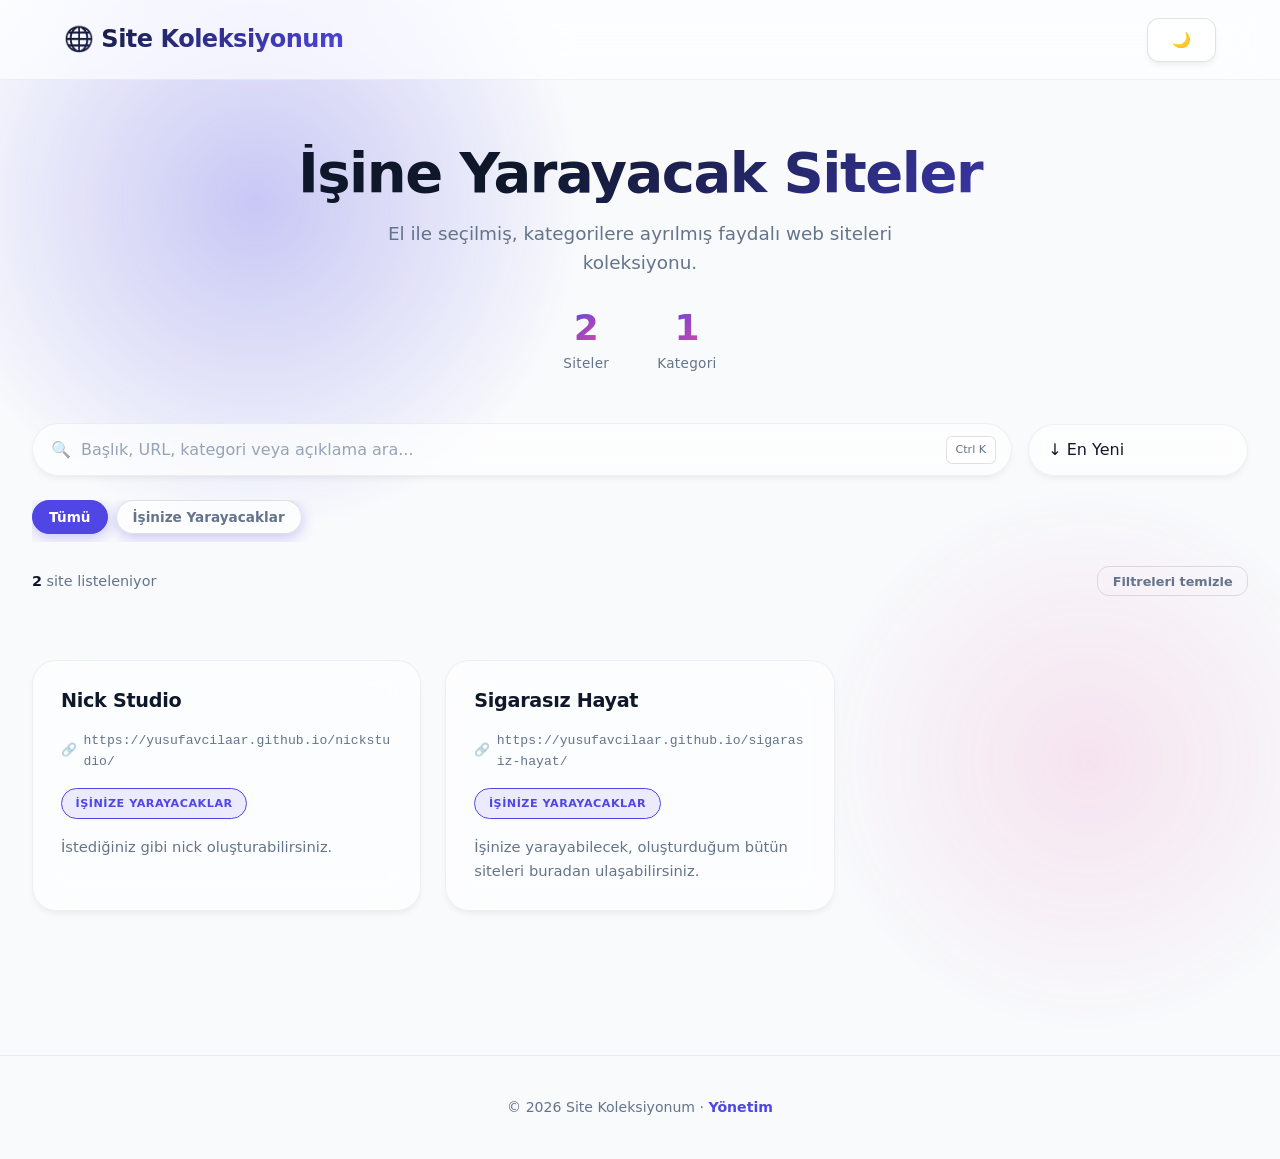
==== commit 608b1257: "Update admin.html" ====
--- a/admin.html
+++ b/admin.html
@@ -4,91 +4,69 @@
 <link rel="shortcut icon" type="image/x-icon" href="favicon.ico">
 <meta charset="UTF-8">
 <meta name="viewport" content="width=device-width, initial-scale=1.0">
-<meta name="referrer" content="no-referrer">
-<meta name="robots" content="noindex, nofollow">
+<meta name="referrer" content="strict-origin-when-cross-origin">
 <meta name="theme-color" content="#4f46e5">
 <meta http-equiv="Content-Security-Policy"
       content="default-src 'self';
                script-src 'self';
-               style-src 'self' 'unsafe-inline';
+               style-src 'self' 'unsafe-inline' https://fonts.googleapis.com;
+               font-src 'self' https://fonts.gstatic.com data:;
                img-src 'self' https: data:;
-               connect-src 'self' https://api.github.com;
+               connect-src 'self';
                base-uri 'self';
                form-action 'self';">
-<title>Admin – Site Koleksiyonum</title>
-<link rel="stylesheet" href="style.css">
+<title>Site Koleksiyonum — Keşfet</title>
+<link rel="stylesheet" href="style.css?v=6">
 </head>
 <body>
 <header>
-  <h1>🔒 Yönetim Paneli</h1>
+  <h1>🌐 Site Koleksiyonum</h1>
   <div class="header-actions">
     <button id="themeToggle" class="secondary" type="button" aria-label="Tema değiştir">🌙</button>
-    <a href="index.html" class="secondary" style="display:inline-flex;align-items:center;gap:0.4rem;padding:0.7rem 1.2rem;border-radius:12px;text-decoration:none;color:inherit;font-weight:600;">← Site</a>
-    <button id="logoutBtn" class="danger" type="button" style="display:none;">Çıkış</button>
   </div>
 </header>
 
 <main>
-  <!-- Giriş -->
-  <section id="loginSection" class="login-box">
-    <h2>GitHub ile Giriş</h2>
-    <p class="muted">
-      Fine-grained PAT girin. Token <strong>sadece bu sekmede</strong> tutulur, sekme kapanınca silinir. PAT'ınızı asla paylaşmayın.
-    </p>
-    <input type="password" id="patInput" placeholder="github_pat_..." autocomplete="off" spellcheck="false">
-    <button id="loginBtn" type="button">Giriş Yap</button>
-    <p id="loginError" class="status error"></p>
+  <section class="hero">
+    <h2>İşine Yarayacak Siteler</h2>
+    <p>El ile seçilmiş, kategorilere ayrılmış faydalı web siteleri koleksiyonu.</p>
+    <div class="hero-stats">
+      <div class="stat"><strong id="statTotal">—</strong><span>Siteler</span></div>
+      <div class="stat"><strong id="statCategories">—</strong><span>Kategori</span></div>
+    </div>
   </section>
 
-  <!-- Panel -->
-  <section id="panelSection" style="display:none;">
-    <div class="admin-stats">
-      <div class="admin-stat"><strong id="statTotal">0</strong><span>Toplam Site</span></div>
-      <div class="admin-stat"><strong id="statCategories">0</strong><span>Kategori</span></div>
-      <div class="admin-stat"><strong id="statVisible">0</strong><span>Listelenen</span></div>
+  <div class="toolbar">
+    <div class="search-wrapper">
+      <input type="search" id="search" placeholder="Başlık, URL, kategori veya açıklama ara..." aria-label="Ara">
+      <kbd>Ctrl K</kbd>
     </div>
+    <select id="sortBy" aria-label="Sıralama">
+      <option value="date-desc">↓ En Yeni</option>
+      <option value="date-asc">↑ En Eski</option>
+      <option value="title-asc">A → Z</option>
+      <option value="title-desc">Z → A</option>
+    </select>
+  </div>
 
-    <form id="siteForm">
-      <input type="hidden" id="siteId">
-      <input type="text" id="title" placeholder="Başlık" required maxlength="120">
-      <input type="url" id="url" placeholder="https://..." required>
-      <input type="text" id="category" placeholder="Kategori (örn. Blog)" maxlength="60">
-      <textarea id="description" placeholder="Açıklama (opsiyonel)" maxlength="300"></textarea>
-      <div class="char-counter" id="descCounter">0 / 300</div>
-      <div class="actions">
-        <button type="submit" id="submitBtn">Ekle</button>
-        <button type="button" id="cancelEdit" class="secondary" style="display:none;">İptal</button>
-      </div>
-    </form>
+  <div class="chips" id="categoryChips"></div>
 
-    <div class="admin-controls">
-      <input type="search" id="adminSearch" placeholder="Site ara...">
-      <select id="adminSort">
-        <option value="date-desc">↓ En Yeni</option>
-        <option value="date-asc">↑ En Eski</option>
-        <option value="title-asc">A → Z</option>
-        <option value="title-desc">Z → A</option>
-      </select>
-    </div>
+  <div class="result-info">
+    <span><strong id="resultCount">0</strong> site listeleniyor</span>
+    <button id="clearFilters" class="secondary" type="button" hidden>Filtreleri temizle</button>
+  </div>
 
-    <p id="panelStatus" class="status"></p>
-    <section id="siteList" class="grid"></section>
-  </section>
+  <p id="status" class="status"></p>
+  <section id="siteList" class="grid" aria-live="polite"></section>
 </main>
 
-<!-- Confirm modal -->
-<div class="modal-overlay" id="confirmModal" hidden>
-  <div class="modal" role="dialog" aria-modal="true" aria-labelledby="confirmTitle">
-    <h3 id="confirmTitle">Onayla</h3>
-    <p id="confirmMessage"></p>
-    <div class="modal-actions">
-      <button class="secondary" id="confirmCancel" type="button">İptal</button>
-      <button class="danger" id="confirmOk" type="button">Sil</button>
-    </div>
-  </div>
-</div>
+<footer>
+  <p>© <span id="year"></span> Site Koleksiyonum · <a href="admin.html">Yönetim</a></p>
+</footer>
 
+<button id="backToTop" class="back-to-top" type="button" aria-label="Yukarı çık">↑</button>
 <div class="toast-container" id="toastContainer" aria-live="polite"></div>
-<script src="admin.js"></script>
+
+<script src="public.js?v=6"></script>
 </body>
 </html>
--- a/style.css
+++ b/style.css
@@ -62,7 +62,6 @@
   --shadow-lg: 0 25px 50px -12px rgba(0, 0, 0, 0.7);
 }
 
-/* Sistem tercihi fallback (JS yüklenene kadar) */
 @media (prefers-color-scheme: dark) {
   body:not(.light):not(.dark) {
     --bg: #060608;
@@ -87,7 +86,6 @@
    RESET & BASE
    ============================================ */
 *, *::before, *::after { box-sizing: border-box; margin: 0; padding: 0; }
-
 html { scroll-behavior: smooth; -webkit-text-size-adjust: 100%; }
 
 body {
@@ -105,7 +103,6 @@
 
 ::selection { background: var(--primary); color: white; }
 
-/* Aurora efektleri */
 body::before {
   content: '';
   position: fixed;
@@ -133,23 +130,7 @@
   100% { transform: scale(1.3) translate(8%, 8%); opacity: 1; }
 }
 
-/* ============================================
-   ERİŞİLEBİLİRLİK
-   ============================================ */
-:focus-visible {
-  outline: 2px solid var(--primary);
-  outline-offset: 3px;
-  border-radius: var(--radius-sm);
-}
-.sr-only {
-  position: absolute;
-  width: 1px; height: 1px;
-  padding: 0; margin: -1px;
-  overflow: hidden;
-  clip: rect(0, 0, 0, 0);
-  white-space: nowrap;
-  border: 0;
-}
+:focus-visible { outline: 2px solid var(--primary); outline-offset: 3px; border-radius: var(--radius-sm); }
 @media (prefers-reduced-motion: reduce) {
   *, *::before, *::after {
     animation-duration: 0.01ms !important;
@@ -184,69 +165,9 @@
   background-clip: text;
   -webkit-text-fill-color: transparent;
 }
-.header-actions {
-  display: flex;
-  gap: 0.75rem;
-  align-items: center;
-}
-
-main {
-  max-width: 1300px;
-  margin: 0 auto;
-  padding: 3rem 2rem 5rem;
-}
-
-/* ============================================
-   HERO + STATS
-   ============================================ */
-.hero {
-  text-align: center;
-  margin: 1rem 0 3rem;
-  animation: slideDown 0.8s var(--ease-out);
-}
-.hero h2 {
-  font-size: clamp(2.25rem, 5vw, 3.5rem);
-  font-weight: 800;
-  letter-spacing: -1.5px;
-  margin-bottom: 1rem;
-  line-height: 1.05;
-  background: linear-gradient(135deg, var(--text-main) 40%, var(--primary) 100%);
-  -webkit-background-clip: text;
-  background-clip: text;
-  -webkit-text-fill-color: transparent;
-}
-.hero p {
-  font-size: clamp(1rem, 1.5vw, 1.15rem);
-  color: var(--text-muted);
-  max-width: 560px;
-  margin: 0 auto 2rem;
-}
-.hero-stats {
-  display: flex;
-  justify-content: center;
-  gap: 3rem;
-  flex-wrap: wrap;
-}
-.stat {
-  text-align: center;
-}
-.stat strong {
-  display: block;
-  font-size: 2.25rem;
-  font-weight: 800;
-  line-height: 1;
-  margin-bottom: 0.25rem;
-  background: linear-gradient(135deg, var(--primary), #ec4899);
-  -webkit-background-clip: text;
-  background-clip: text;
-  -webkit-text-fill-color: transparent;
-}
-.stat span {
-  color: var(--text-muted);
-  font-size: 0.85rem;
-  font-weight: 500;
-  letter-spacing: 0.3px;
-}
+.header-actions { display: flex; gap: 0.75rem; align-items: center; }
+
+main { max-width: 1300px; margin: 0 auto; padding: 3rem 2rem 5rem; }
 
 /* ============================================
    BUTONLAR
@@ -282,28 +203,11 @@
   pointer-events: none;
 }
 button:hover::before { transform: translateX(100%); }
-button:hover {
-  transform: translateY(-2px);
-  box-shadow: 0 10px 28px var(--primary-glow);
-  filter: brightness(1.08);
-}
-button:active {
-  transform: translateY(0) scale(0.98);
-  box-shadow: 0 2px 8px var(--primary-glow);
-  transition-duration: var(--duration-fast);
-}
-button:disabled {
-  opacity: 0.5;
-  cursor: not-allowed;
-  transform: none;
-  filter: grayscale(0.3);
-}
-button.secondary {
-  background: var(--surface);
-  color: var(--text-main);
-  border: 1px solid var(--border-strong);
-  box-shadow: var(--shadow-sm);
-}
+button:hover { transform: translateY(-2px); box-shadow: 0 10px 28px var(--primary-glow); filter: brightness(1.08); }
+button:active { transform: translateY(0) scale(0.98); box-shadow: 0 2px 8px var(--primary-glow); transition-duration: var(--duration-fast); }
+button:disabled { opacity: 0.5; cursor: not-allowed; transform: none; filter: grayscale(0.3); }
+button.secondary { background: var(--surface); color: var(--text-main); border: 1px solid var(--border-strong); box-shadow: var(--shadow-sm); }
+button.secondary::before { display: none; }
 button.secondary:hover { background: var(--surface-hover); border-color: var(--primary); }
 button.danger { background: var(--danger); box-shadow: 0 4px 14px var(--danger-glow); }
 button.danger:hover { box-shadow: 0 10px 28px var(--danger-glow); }
@@ -324,10 +228,7 @@
   backdrop-filter: blur(10px);
   -webkit-backdrop-filter: blur(10px);
 }
-input::placeholder, textarea::placeholder {
-  color: var(--text-subtle);
-  transition: color var(--duration-base) ease;
-}
+input::placeholder, textarea::placeholder { color: var(--text-subtle); transition: color var(--duration-base) ease; }
 input:focus::placeholder { color: transparent; }
 input:focus, textarea:focus, select:focus {
   outline: none;
@@ -370,28 +271,13 @@
   opacity: 0.6;
 }
 form textarea { grid-column: 1 / -1; }
-form .actions {
-  grid-column: 1 / -1;
-  display: flex;
-  gap: 1rem;
-  margin-top: 0.5rem;
-}
+form .actions { grid-column: 1 / -1; display: flex; gap: 1rem; margin-top: 0.5rem; }
 
 /* ============================================
    TOOLBAR / SEARCH / CHIPS
    ============================================ */
-.toolbar {
-  display: flex;
-  gap: 1rem;
-  margin-bottom: 1.5rem;
-  flex-wrap: wrap;
-  align-items: center;
-}
-.search-wrapper {
-  position: relative;
-  flex: 1;
-  min-width: 260px;
-}
+.toolbar { display: flex; gap: 1rem; margin-bottom: 1.5rem; flex-wrap: wrap; align-items: center; }
+.search-wrapper { position: relative; flex: 1; min-width: 260px; }
 .search-wrapper input {
   padding-left: 3rem;
   border-radius: var(--radius-full);
@@ -436,15 +322,7 @@
   border-color: var(--border);
 }
 
-/* Chips */
-.chips {
-  display: flex;
-  gap: 0.5rem;
-  overflow-x: auto;
-  padding-bottom: 0.5rem;
-  margin-bottom: 1.5rem;
-  scrollbar-width: thin;
-}
+.chips { display: flex; gap: 0.5rem; overflow-x: auto; padding-bottom: 0.5rem; margin-bottom: 1.5rem; scrollbar-width: thin; }
 .chips::-webkit-scrollbar { height: 4px; }
 .chips::-webkit-scrollbar-thumb { background: var(--border-strong); border-radius: 4px; }
 .chip {
@@ -461,43 +339,17 @@
   user-select: none;
 }
 .chip:hover { border-color: var(--primary); color: var(--primary); transform: translateY(-1px); }
-.chip.active {
-  background: var(--primary);
-  color: white;
-  border-color: var(--primary);
-  box-shadow: 0 4px 14px var(--primary-glow);
-}
-
-/* Result info */
-.result-info {
-  display: flex;
-  justify-content: space-between;
-  align-items: center;
-  margin-bottom: 1.5rem;
-  font-size: 0.9rem;
-  color: var(--text-muted);
-  flex-wrap: wrap;
-  gap: 0.75rem;
-}
+.chip.active { background: var(--primary); color: white; border-color: var(--primary); box-shadow: 0 4px 14px var(--primary-glow); }
+
+.result-info { display: flex; justify-content: space-between; align-items: center; margin-bottom: 1.5rem; font-size: 0.9rem; color: var(--text-muted); flex-wrap: wrap; gap: 0.75rem; }
 .result-info strong { color: var(--text-main); font-weight: 700; }
-.result-info button {
-  padding: 0.4rem 0.9rem;
-  font-size: 0.8rem;
-  background: transparent;
-  color: var(--text-muted);
-  box-shadow: none;
-  border: 1px solid var(--border-strong);
-}
+.result-info button { padding: 0.4rem 0.9rem; font-size: 0.8rem; background: transparent; color: var(--text-muted); box-shadow: none; border: 1px solid var(--border-strong); }
 .result-info button:hover { color: var(--text-main); border-color: var(--primary); }
 
 /* ============================================
    GRID & KARTLAR
    ============================================ */
-.grid {
-  display: grid;
-  grid-template-columns: repeat(auto-fill, minmax(320px, 1fr));
-  gap: 1.5rem;
-}
+.grid { display: grid; grid-template-columns: repeat(auto-fill, minmax(320px, 1fr)); gap: 1.5rem; }
 .card {
   background: var(--surface);
   border: 1px solid var(--border);
@@ -530,18 +382,12 @@
   0% { background-position: 0% 50%; }
   100% { background-position: 200% 50%; }
 }
-.card:hover {
-  transform: translateY(-6px);
-  background: var(--surface-hover);
-  border-color: transparent;
-  box-shadow: var(--shadow-lg), 0 0 0 1px var(--primary), 0 0 30px var(--primary-glow);
-}
+.card:hover { transform: translateY(-6px); background: var(--surface-hover); border-color: transparent; box-shadow: var(--shadow-lg), 0 0 0 1px var(--primary), 0 0 30px var(--primary-glow); }
 .card:hover::before { opacity: 1; }
 
 .card-header { display: flex; align-items: center; gap: 1rem; }
 .favicon {
-  width: 48px;
-  height: 48px;
+  width: 48px; height: 48px;
   border-radius: var(--radius-md);
   background: var(--primary-soft);
   padding: 4px;
@@ -552,15 +398,7 @@
 }
 .card:hover .favicon { transform: scale(1.1) rotate(-6deg); }
 
-.card h3 {
-  font-size: 1.2rem;
-  font-weight: 700;
-  letter-spacing: -0.3px;
-  line-height: 1.3;
-  flex: 1;
-  min-width: 0;
-  word-break: break-word;
-}
+.card h3 { font-size: 1.2rem; font-weight: 700; letter-spacing: -0.3px; line-height: 1.3; flex: 1; min-width: 0; word-break: break-word; }
 .card a { color: var(--text-main); text-decoration: none; transition: color var(--duration-fast) ease; position: relative; }
 .card a::after {
   content: '';
@@ -573,351 +411,136 @@
 .card a:hover { color: var(--primary); }
 .card a:hover::after { width: 100%; }
 
-.url {
-  font-size: 0.82rem;
-  color: var(--text-muted);
-  word-break: break-all;
-  display: flex;
-  align-items: center;
-  gap: 0.4rem;
-  font-family: ui-monospace, 'SF Mono', Monaco, monospace;
-}
+.url { font-size: 0.82rem; color: var(--text-muted); word-break: break-all; display: flex; align-items: center; gap: 0.4rem; font-family: ui-monospace, 'SF Mono', Monaco, monospace; }
 .url::before { content: '🔗'; font-size: 0.8rem; opacity: 0.6; flex-shrink: 0; }
 
-.badge {
-  align-self: flex-start;
-  background: var(--primary-soft);
-  color: var(--primary);
-  font-size: 0.7rem;
-  font-weight: 700;
-  padding: 0.35rem 0.85rem;
-  border-radius: var(--radius-full);
-  border: 1px solid var(--primary);
-  letter-spacing: 0.5px;
-  text-transform: uppercase;
-  transition: transform var(--duration-base) var(--ease-spring);
-}
+.badge { align-self: flex-start; background: var(--primary-soft); color: var(--primary); font-size: 0.7rem; font-weight: 700; padding: 0.35rem 0.85rem; border-radius: var(--radius-full); border: 1px solid var(--primary); letter-spacing: 0.5px; text-transform: uppercase; transition: transform var(--duration-base) var(--ease-spring); }
 .card:hover .badge { transform: translateY(-2px); }
 body.dark .badge { color: #a5b4fc; background: rgba(99, 102, 241, 0.15); border-color: rgba(99, 102, 241, 0.5); }
 
-.desc {
-  font-size: 0.92rem;
-  color: var(--text-muted);
-  flex-grow: 1;
-  line-height: 1.6;
-  display: -webkit-box;
-  -webkit-line-clamp: 3;
-  -webkit-box-orient: vertical;
-  overflow: hidden;
-}
-
-.card .actions {
-  margin-top: auto;
-  display: flex;
-  gap: 0.75rem;
-  padding-top: 1.25rem;
-  border-top: 1px solid var(--border);
-}
+.desc { font-size: 0.92rem; color: var(--text-muted); flex-grow: 1; line-height: 1.6; display: -webkit-box; -webkit-line-clamp: 3; -webkit-box-orient: vertical; overflow: hidden; }
+
+.card .actions { margin-top: auto; display: flex; gap: 0.75rem; padding-top: 1.25rem; border-top: 1px solid var(--border); }
 .card .actions button { flex: 1; padding: 0.6rem; font-size: 0.85rem; border-radius: var(--radius-sm); }
 
-/* Arama vurgusu */
-mark {
-  background: var(--primary-soft);
-  color: var(--primary);
-  padding: 0 2px;
-  border-radius: 3px;
-  font-weight: 700;
-}
-
-/* ============================================
-   BOŞ DURUM / SKELETON
-   ============================================ */
-.empty-state {
-  grid-column: 1 / -1;
-  text-align: center;
-  padding: 5rem 2rem;
-  background: var(--surface);
-  border-radius: var(--radius-xl);
-  border: 1px dashed var(--border-strong);
-  backdrop-filter: blur(20px);
-  -webkit-backdrop-filter: blur(20px);
-  animation: slideUp 0.6s var(--ease-out);
-}
-.empty-state .empty-icon {
-  font-size: 3.5rem;
-  margin-bottom: 1rem;
-  display: block;
-  opacity: 0.7;
-}
-.empty-state h3 {
-  font-size: 1.5rem;
-  font-weight: 700;
-  margin-bottom: 0.5rem;
-}
+mark { background: var(--primary-soft); color: var(--primary); padding: 0 2px; border-radius: 3px; font-weight: 700; }
+
+/* ============================================
+   BOŞ DURUM / SKELETON / TOAST / MODAL
+   ============================================ */
+.empty-state { grid-column: 1 / -1; text-align: center; padding: 5rem 2rem; background: var(--surface); border-radius: var(--radius-xl); border: 1px dashed var(--border-strong); backdrop-filter: blur(20px); -webkit-backdrop-filter: blur(20px); animation: slideUp 0.6s var(--ease-out); }
+.empty-state .empty-icon { font-size: 3.5rem; margin-bottom: 1rem; display: block; opacity: 0.7; }
+.empty-state h3 { font-size: 1.5rem; font-weight: 700; margin-bottom: 0.5rem; }
 .empty-state p { color: var(--text-muted); font-size: 1rem; }
 
-.skeleton {
-  border-radius: var(--radius-xl);
-  min-height: 220px;
-  background: linear-gradient(90deg, var(--surface) 0%, var(--surface-hover) 50%, var(--surface) 100%);
-  background-size: 200% 100%;
-  animation: shimmer 1.4s ease-in-out infinite;
-  border: 1px solid var(--border);
-}
-@keyframes shimmer {
-  0% { background-position: 200% 0; }
-  100% { background-position: -200% 0; }
-}
-
-/* ============================================
-   TOAST
-   ============================================ */
-.toast-container {
-  position: fixed;
-  bottom: 1.5rem;
-  left: 50%;
-  transform: translateX(-50%);
-  z-index: 9999;
-  display: flex;
-  flex-direction: column;
-  gap: 0.6rem;
-  pointer-events: none;
-  max-width: 90vw;
-}
-.toast {
-  background: var(--bg-elevated);
-  color: var(--text-main);
-  padding: 0.9rem 1.4rem;
-  border-radius: var(--radius-md);
-  border: 1px solid var(--border-strong);
-  box-shadow: var(--shadow-lg);
-  animation: toast-in 0.35s var(--ease-out);
-  display: flex;
-  align-items: center;
-  gap: 0.75rem;
-  font-weight: 500;
-  font-size: 0.92rem;
-  border-left: 4px solid var(--primary);
-  pointer-events: auto;
-  min-width: 220px;
-}
+.skeleton { border-radius: var(--radius-xl); min-height: 220px; background: linear-gradient(90deg, var(--surface) 0%, var(--surface-hover) 50%, var(--surface) 100%); background-size: 200% 100%; animation: shimmer 1.4s ease-in-out infinite; border: 1px solid var(--border); }
+@keyframes shimmer { 0% { background-position: 200% 0; } 100% { background-position: -200% 0; } }
+
+.toast-container { position: fixed; bottom: 1.5rem; left: 50%; transform: translateX(-50%); z-index: 9999; display: flex; flex-direction: column; gap: 0.6rem; pointer-events: none; max-width: 90vw; }
+.toast { background: var(--bg-elevated); color: var(--text-main); padding: 0.9rem 1.4rem; border-radius: var(--radius-md); border: 1px solid var(--border-strong); box-shadow: var(--shadow-lg); animation: toast-in 0.35s var(--ease-out); display: flex; align-items: center; gap: 0.75rem; font-weight: 500; font-size: 0.92rem; border-left: 4px solid var(--primary); pointer-events: auto; min-width: 220px; }
 .toast.success { border-left-color: var(--success); }
 .toast.error { border-left-color: var(--danger); }
 .toast.leaving { animation: toast-out 0.3s var(--ease-out) forwards; }
-@keyframes toast-in {
-  from { opacity: 0; transform: translateY(20px) scale(0.95); }
-  to { opacity: 1; transform: translateY(0) scale(1); }
-}
-@keyframes toast-out {
-  to { opacity: 0; transform: translateY(20px) scale(0.95); }
-}
-
-/* ============================================
-   MODAL
-   ============================================ */
-.modal-overlay {
-  position: fixed;
-  inset: 0;
-  background: rgba(0, 0, 0, 0.55);
-  backdrop-filter: blur(6px);
-  -webkit-backdrop-filter: blur(6px);
-  z-index: 9000;
-  display: flex;
-  align-items: center;
-  justify-content: center;
-  padding: 1rem;
-  animation: fadeIn 0.25s ease;
-}
+@keyframes toast-in { from { opacity: 0; transform: translateY(20px) scale(0.95); } to { opacity: 1; transform: translateY(0) scale(1); } }
+@keyframes toast-out { to { opacity: 0; transform: translateY(20px) scale(0.95); } }
+
+.modal-overlay { position: fixed; inset: 0; background: rgba(0, 0, 0, 0.55); backdrop-filter: blur(6px); -webkit-backdrop-filter: blur(6px); z-index: 9000; display: flex; align-items: center; justify-content: center; padding: 1rem; animation: fadeIn 0.25s ease; }
 .modal-overlay[hidden] { display: none; }
-.modal {
-  background: var(--bg-elevated);
-  border-radius: var(--radius-xl);
-  padding: 2rem;
-  max-width: 420px;
-  width: 100%;
-  box-shadow: var(--shadow-lg);
-  border: 1px solid var(--border-strong);
-  animation: modal-in 0.3s var(--ease-out);
-}
+.modal { background: var(--bg-elevated); border-radius: var(--radius-xl); padding: 2rem; max-width: 420px; width: 100%; box-shadow: var(--shadow-lg); border: 1px solid var(--border-strong); animation: modal-in 0.3s var(--ease-out); }
 .modal h3 { font-size: 1.25rem; margin-bottom: 0.75rem; font-weight: 700; }
 .modal p { color: var(--text-muted); margin-bottom: 1.5rem; }
 .modal .modal-actions { display: flex; gap: 0.75rem; justify-content: flex-end; }
 @keyframes fadeIn { from { opacity: 0; } to { opacity: 1; } }
-@keyframes modal-in {
-  from { opacity: 0; transform: scale(0.95) translateY(10px); }
-  to { opacity: 1; transform: scale(1) translateY(0); }
-}
-
-/* ============================================
-   ADMIN
-   ============================================ */
-.login-box {
-  max-width: 450px;
-  margin: 5rem auto;
-  background: var(--surface);
-  padding: 3rem;
-  border-radius: 32px;
-  border: 1px solid var(--border);
-  box-shadow: var(--shadow-lg);
-  backdrop-filter: blur(24px) saturate(150%);
-  -webkit-backdrop-filter: blur(24px) saturate(150%);
-  display: flex;
-  flex-direction: column;
-  gap: 1.5rem;
-  text-align: center;
-  animation: slideUp 0.6s var(--ease-out);
-  position: relative;
-  overflow: hidden;
-}
-.login-box::before {
-  content: '';
-  position: absolute;
-  top: -50%; left: -50%;
-  width: 200%; height: 200%;
-  background: conic-gradient(from 0deg, transparent, var(--primary-glow), transparent 30%);
-  animation: rotate-glow 8s linear infinite;
-  opacity: 0.4;
-  pointer-events: none;
-  z-index: -1;
-}
+@keyframes modal-in { from { opacity: 0; transform: scale(0.95) translateY(10px); } to { opacity: 1; transform: scale(1) translateY(0); } }
+
+/* ============================================
+   HERO & STATS (INDEX)
+   ============================================ */
+.hero { text-align: center; margin: 1rem 0 3rem; animation: slideDown 0.8s var(--ease-out); }
+.hero h2 { font-size: clamp(2.25rem, 5vw, 3.5rem); font-weight: 800; letter-spacing: -1.5px; margin-bottom: 1rem; line-height: 1.05; background: linear-gradient(135deg, var(--text-main) 40%, var(--primary) 100%); -webkit-background-clip: text; background-clip: text; -webkit-text-fill-color: transparent; }
+.hero p { font-size: clamp(1rem, 1.5vw, 1.15rem); color: var(--text-muted); max-width: 560px; margin: 0 auto 2rem; }
+.hero-stats { display: flex; justify-content: center; gap: 3rem; flex-wrap: wrap; }
+.stat { text-align: center; }
+.stat strong { display: block; font-size: 2.25rem; font-weight: 800; line-height: 1; margin-bottom: 0.25rem; background: linear-gradient(135deg, var(--primary), #ec4899); -webkit-background-clip: text; background-clip: text; -webkit-text-fill-color: transparent; }
+.stat span { color: var(--text-muted); font-size: 0.85rem; font-weight: 500; letter-spacing: 0.3px; }
+
+/* ============================================
+   ADMIN LOGIN & PREMIUM
+   ============================================ */
+.login-box { max-width: 450px; margin: 5rem auto; background: var(--surface); padding: 3rem; border-radius: 32px; border: 1px solid var(--border); box-shadow: var(--shadow-lg); backdrop-filter: blur(24px) saturate(150%); -webkit-backdrop-filter: blur(24px) saturate(150%); display: flex; flex-direction: column; gap: 1.5rem; text-align: center; animation: slideUp 0.6s var(--ease-out); position: relative; overflow: hidden; }
+.login-box::before { content: ''; position: absolute; top: -50%; left: -50%; width: 200%; height: 200%; background: conic-gradient(from 0deg, transparent, var(--primary-glow), transparent 30%); animation: rotate-glow 8s linear infinite; opacity: 0.4; pointer-events: none; z-index: -1; }
 @keyframes rotate-glow { to { transform: rotate(360deg); } }
 .login-box h2 { font-size: 1.9rem; font-weight: 800; letter-spacing: -0.5px; }
 .login-box .muted { color: var(--text-muted); font-size: 0.92rem; line-height: 1.6; }
-.login-box input {
-  text-align: center;
-  font-family: ui-monospace, 'SF Mono', Monaco, monospace;
-  font-size: 1rem;
-  padding: 1rem;
-  letter-spacing: 1.5px;
-}
-
-.admin-stats {
-  display: grid;
-  grid-template-columns: repeat(auto-fit, minmax(140px, 1fr));
-  gap: 1rem;
-  margin-bottom: 2rem;
-}
-.admin-stat {
-  background: var(--surface);
-  padding: 1.25rem;
-  border-radius: var(--radius-lg);
-  border: 1px solid var(--border);
-  text-align: center;
-  backdrop-filter: blur(12px);
-  -webkit-backdrop-filter: blur(12px);
-}
-.admin-stat strong {
-  display: block;
-  font-size: 1.75rem;
-  font-weight: 800;
-  color: var(--primary);
-  line-height: 1;
-}
-.admin-stat span {
-  font-size: 0.78rem;
-  color: var(--text-muted);
-  margin-top: 0.35rem;
-  display: block;
-  font-weight: 500;
-}
-
-.admin-controls {
-  display: flex;
-  gap: 1rem;
-  margin-bottom: 2rem;
-  flex-wrap: wrap;
-}
-.admin-controls input,
-.admin-controls select {
-  flex: 1;
-  min-width: 200px;
-  border-radius: var(--radius-full);
-  padding: 0.8rem 1.3rem;
-}
-
-.char-counter {
-  grid-column: 1 / -1;
-  text-align: right;
-  font-size: 0.75rem;
-  color: var(--text-subtle);
-  margin-top: -0.5rem;
-  transition: color var(--duration-base) ease;
-}
+.login-box input { text-align: center; font-family: ui-monospace, 'SF Mono', Monaco, monospace; font-size: 1rem; padding: 1rem; letter-spacing: 1.5px; }
+.login-icon { font-size: 3rem; line-height: 1; margin: 0 auto 0.5rem; animation: floatIcon 3s ease-in-out infinite; }
+@keyframes floatIcon { 0%, 100% { transform: translateY(0); } 50% { transform: translateY(-6px); } }
+
+.admin-hero { text-align: center; margin: 1rem 0 2.5rem; animation: slideDown 0.6s var(--ease-out); }
+.admin-hero-badge { display: inline-flex; align-items: center; gap: 0.4rem; padding: 0.35rem 0.95rem; background: var(--primary-soft); color: var(--primary); border: 1px solid var(--primary); border-radius: var(--radius-full); font-size: 0.78rem; font-weight: 700; margin-bottom: 1rem; font-family: ui-monospace, 'SF Mono', monospace; letter-spacing: 0.3px; }
+body.dark .admin-hero-badge { color: #a5b4fc; border-color: rgba(99, 102, 241, 0.5); background: rgba(99, 102, 241, 0.15); }
+.admin-hero h2 { font-size: clamp(2rem, 4vw, 2.75rem); font-weight: 800; letter-spacing: -1px; margin-bottom: 0.75rem; line-height: 1.1; background: linear-gradient(135deg, var(--text-main) 30%, var(--primary) 100%); -webkit-background-clip: text; background-clip: text; -webkit-text-fill-color: transparent; }
+.admin-hero p { color: var(--text-muted); max-width: 560px; margin: 0 auto; font-size: 1rem; line-height: 1.6; }
+
+.admin-stats { display: grid; grid-template-columns: repeat(auto-fit, minmax(200px, 1fr)); gap: 1rem; margin-bottom: 2.5rem; }
+.admin-stat { display: flex; align-items: center; gap: 1rem; background: var(--surface); padding: 1.25rem 1.5rem; border-radius: var(--radius-lg); border: 1px solid var(--border); text-align: left; backdrop-filter: blur(12px); -webkit-backdrop-filter: blur(12px); box-shadow: var(--shadow-sm); transition: all var(--duration-base) var(--ease-out); position: relative; overflow: hidden; }
+.admin-stat::before { content: ''; position: absolute; inset: 0; background: linear-gradient(135deg, transparent 40%, var(--primary-soft)); opacity: 0; transition: opacity var(--duration-base) ease; pointer-events: none; }
+.admin-stat:hover { transform: translateY(-3px); box-shadow: var(--shadow-md); border-color: var(--primary); }
+.admin-stat:hover::before { opacity: 1; }
+.admin-stat-icon { font-size: 1.75rem; width: 48px; height: 48px; display: flex; align-items: center; justify-content: center; background: var(--primary-soft); border-radius: var(--radius-md); flex-shrink: 0; transition: transform var(--duration-base) var(--ease-spring); }
+.admin-stat:hover .admin-stat-icon { transform: scale(1.1) rotate(-5deg); }
+.admin-stat-content { display: flex; flex-direction: column; gap: 0.15rem; min-width: 0; }
+.admin-stat strong { font-size: 1.6rem; font-weight: 800; line-height: 1; background: linear-gradient(135deg, var(--primary), #ec4899); -webkit-background-clip: text; background-clip: text; -webkit-text-fill-color: transparent; display: block; color: transparent; }
+.admin-stat span { font-size: 0.72rem; color: var(--text-muted); font-weight: 600; text-transform: uppercase; letter-spacing: 0.6px; margin-top: 0; display: block; }
+
+.form-header { grid-column: 1 / -1; padding-bottom: 1.15rem; border-bottom: 1px solid var(--border); margin-bottom: 0.5rem; }
+.form-header h3 { font-size: 1.15rem; font-weight: 700; margin-bottom: 0.3rem; display: flex; align-items: center; gap: 0.5rem; letter-spacing: -0.3px; }
+.form-header p { color: var(--text-muted); font-size: 0.85rem; line-height: 1.5; }
+form.editing { border-color: var(--primary); box-shadow: var(--shadow-lg), 0 0 0 1px var(--primary), 0 0 30px var(--primary-glow); }
+form.editing .form-header h3 { color: var(--primary); }
+
+.char-counter { grid-column: 1 / -1; text-align: right; font-size: 0.75rem; color: var(--text-subtle); margin-top: -0.5rem; transition: color var(--duration-base) ease; }
 .char-counter.over { color: var(--danger); font-weight: 700; }
 
-.status {
-  text-align: center;
-  font-weight: 600;
-  margin: 1rem 0;
-  font-size: 1rem;
-  animation: slideDown 0.4s var(--ease-out);
-  min-height: 1.5em;
-}
+.admin-list-section { margin-top: 3rem; padding-top: 2rem; border-top: 1px solid var(--border); }
+.admin-list-header { display: flex; justify-content: space-between; align-items: center; gap: 1rem; margin-bottom: 1.5rem; flex-wrap: wrap; }
+.admin-list-header h3 { font-size: 1.25rem; font-weight: 700; display: flex; align-items: center; gap: 0.5rem; letter-spacing: -0.3px; margin: 0; }
+.admin-list-header h3 .count-badge { background: var(--primary-soft); color: var(--primary); font-size: 0.75rem; font-weight: 700; padding: 0.2rem 0.65rem; border-radius: var(--radius-full); border: 1px solid var(--primary); min-width: 32px; text-align: center; transition: transform var(--duration-base) var(--ease-spring); }
+body.dark .admin-list-header h3 .count-badge { color: #a5b4fc; border-color: rgba(99, 102, 241, 0.5); background: rgba(99, 102, 241, 0.15); }
+
+.admin-controls { display: flex; gap: 0.75rem; flex-wrap: wrap; flex: 1; justify-content: flex-end; margin-bottom: 0; }
+.admin-controls input, .admin-controls select { padding: 0.65rem 1.2rem; border-radius: var(--radius-full); background: var(--surface); border: 1px solid var(--border-strong); font-size: 0.88rem; width: auto; min-width: 180px; max-width: 240px; box-shadow: var(--shadow-xs); }
+.admin-controls input:focus, .admin-controls select:focus { box-shadow: 0 0 0 4px var(--primary-soft); }
+
+.card .actions button.secondary { background: var(--surface); color: var(--text-main); border: 1px solid var(--border-strong); }
+.card .actions button.secondary:hover { background: var(--primary-soft); color: var(--primary); border-color: var(--primary); transform: translateY(-1px); }
+
+/* ============================================
+   STATUS / FOOTER / BACK-TO-TOP / ANIM
+   ============================================ */
+.status { text-align: center; font-weight: 600; margin: 1rem 0; font-size: 1rem; animation: slideDown 0.4s var(--ease-out); min-height: 1.5em; }
 .status.success { color: var(--success); }
 .status.error { color: var(--danger); }
 
-/* ============================================
-   BACK TO TOP / FOOTER
-   ============================================ */
-.back-to-top {
-  position: fixed;
-  bottom: 2rem;
-  right: 2rem;
-  width: 48px;
-  height: 48px;
-  padding: 0;
-  border-radius: var(--radius-full);
-  font-size: 1.2rem;
-  opacity: 0;
-  visibility: hidden;
-  transform: translateY(20px);
-  transition: all var(--duration-base) var(--ease-out);
-  z-index: 90;
-}
+.back-to-top { position: fixed; bottom: 2rem; right: 2rem; width: 48px; height: 48px; padding: 0; border-radius: var(--radius-full); font-size: 1.2rem; opacity: 0; visibility: hidden; transform: translateY(20px); transition: all var(--duration-base) var(--ease-out); z-index: 90; }
 .back-to-top.visible { opacity: 1; visibility: visible; transform: translateY(0); }
 
-footer {
-  text-align: center;
-  padding: 2.5rem 1rem;
-  color: var(--text-muted);
-  font-size: 0.88rem;
-  border-top: 1px solid var(--border);
-  margin-top: 4rem;
-}
+footer { text-align: center; padding: 2.5rem 1rem; color: var(--text-muted); font-size: 0.88rem; border-top: 1px solid var(--border); margin-top: 4rem; }
 footer a { color: var(--primary); text-decoration: none; font-weight: 600; }
 footer a:hover { text-decoration: underline; }
 
-/* ============================================
-   ANİMASYONLAR
-   ============================================ */
-@keyframes slideUp {
-  from { opacity: 0; transform: translateY(30px) scale(0.98); }
-  to { opacity: 1; transform: translateY(0) scale(1); }
-}
-@keyframes slideDown {
-  from { opacity: 0; transform: translateY(-30px); }
-  to { opacity: 1; transform: translateY(0); }
-}
-
-/* ============================================
-   SCROLLBAR
-   ============================================ */
+@keyframes slideUp { from { opacity: 0; transform: translateY(30px) scale(0.98); } to { opacity: 1; transform: translateY(0) scale(1); } }
+@keyframes slideDown { from { opacity: 0; transform: translateY(-30px); } to { opacity: 1; transform: translateY(0); } }
+
 ::-webkit-scrollbar { width: 10px; height: 10px; }
 ::-webkit-scrollbar-track { background: transparent; }
-::-webkit-scrollbar-thumb {
-  background: var(--border-strong);
-  border-radius: var(--radius-full);
-  border: 2px solid var(--bg);
-}
+::-webkit-scrollbar-thumb { background: var(--border-strong); border-radius: var(--radius-full); border: 2px solid var(--bg); }
 ::-webkit-scrollbar-thumb:hover { background: var(--text-muted); }
 
 /* ============================================
    RESPONSIVE
    ============================================ */
-@media (max-width: 900px) {
-  body::before, body::after { width: 90vw; height: 90vw; opacity: 0.7; }
-}
-
+@media (max-width: 900px) { body::before, body::after { width: 90vw; height: 90vw; opacity: 0.7; } }
 @media (max-width: 768px) {
   header { padding: 1rem 1.25rem; }
   main { padding: 1.5rem 1rem 3rem; }
@@ -931,8 +554,12 @@
   .login-box { margin: 2rem 1rem; padding: 2rem; }
   .back-to-top { bottom: 1rem; right: 1rem; }
   .toast-container { bottom: 1rem; }
-}
-
+  .admin-stats { grid-template-columns: 1fr; }
+  .admin-list-header { flex-direction: column; align-items: stretch; }
+  .admin-controls { flex-direction: column; justify-content: stretch; }
+  .admin-controls input, .admin-controls select { min-width: 0; max-width: 100%; width: 100%; }
+  .admin-hero h2 { font-size: 1.85rem; }
+}
 @media (max-width: 480px) {
   .hero h2 { font-size: 2rem; letter-spacing: -1px; }
   header h1 { font-size: 1.15rem; }
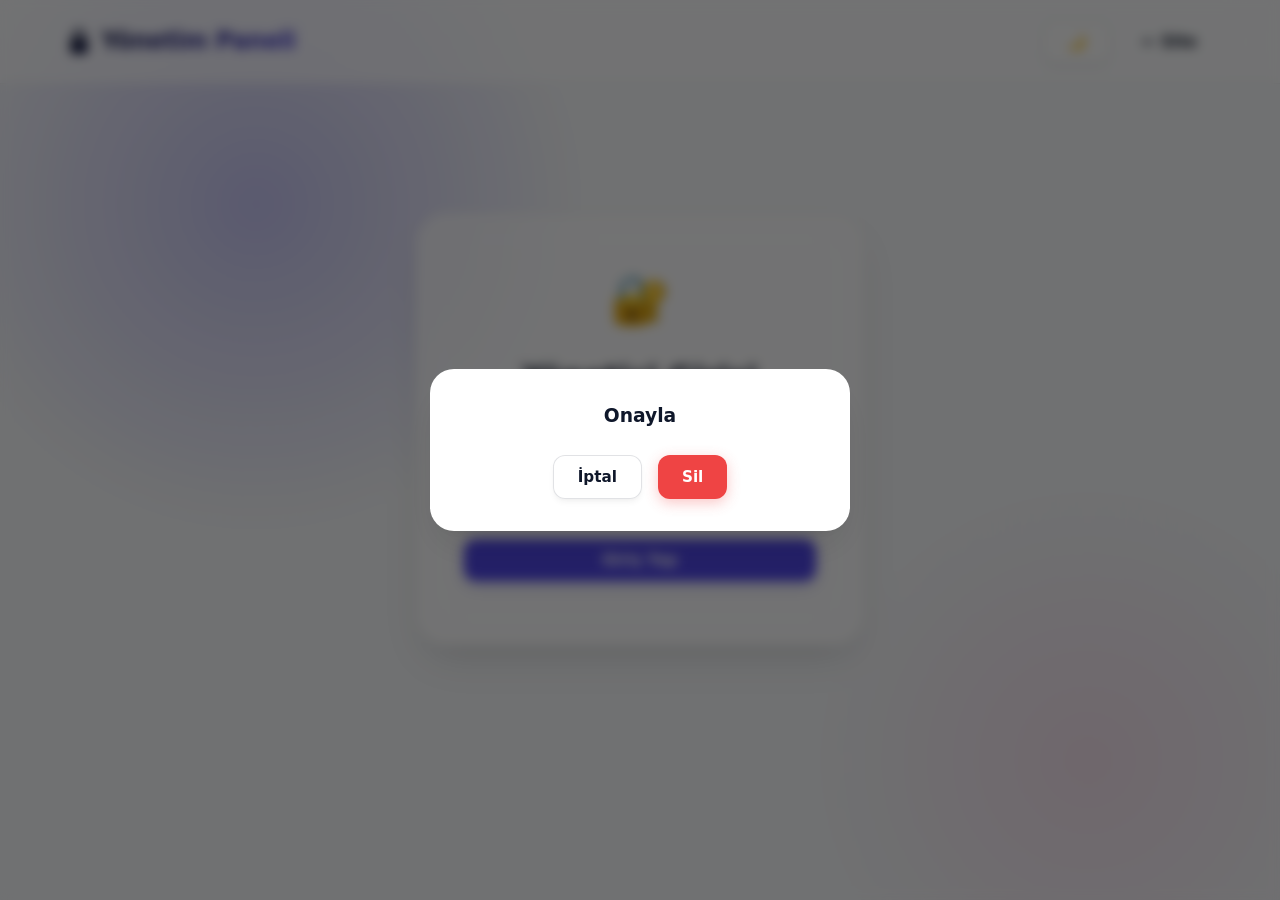
==== commit 774ae4dd: "Update admin.html" ====
--- a/admin.html
+++ b/admin.html
@@ -4,69 +4,94 @@
 <link rel="shortcut icon" type="image/x-icon" href="favicon.ico">
 <meta charset="UTF-8">
 <meta name="viewport" content="width=device-width, initial-scale=1.0">
-<meta name="referrer" content="strict-origin-when-cross-origin">
-<meta name="theme-color" content="#4f46e5">
-<meta http-equiv="Content-Security-Policy"
-      content="default-src 'self';
-               script-src 'self';
-               style-src 'self' 'unsafe-inline' https://fonts.googleapis.com;
-               font-src 'self' https://fonts.gstatic.com data:;
-               img-src 'self' https: data:;
-               connect-src 'self';
-               base-uri 'self';
-               form-action 'self';">
-<title>Site Koleksiyonum — Keşfet</title>
-<link rel="stylesheet" href="style.css?v=6">
+<meta name="robots" content="noindex, nofollow">
+<meta http-equiv="Content-Security-Policy" content="default-src 'self'; script-src 'self'; style-src 'self' 'unsafe-inline' https://fonts.googleapis.com; font-src 'self' https://fonts.gstatic.com; img-src 'self' https: data:; connect-src 'self' https://api.github.com;">
+<title>Admin – Site Koleksiyonum</title>
+<link rel="stylesheet" href="style.css?v=10">
 </head>
 <body>
 <header>
-  <h1>🌐 Site Koleksiyonum</h1>
+  <h1>🔒 Yönetim Paneli</h1>
   <div class="header-actions">
-    <button id="themeToggle" class="secondary" type="button" aria-label="Tema değiştir">🌙</button>
+    <button id="themeToggle" class="secondary" type="button">🌙</button>
+    <a href="index.html" class="secondary" style="display:inline-flex;align-items:center;padding:0.7rem 1.2rem;border-radius:12px;text-decoration:none;color:inherit;font-weight:600;">← Site</a>
+    <button id="logoutBtn" class="danger" type="button" style="display:none;">Çıkış</button>
   </div>
 </header>
 
 <main>
-  <section class="hero">
-    <h2>İşine Yarayacak Siteler</h2>
-    <p>El ile seçilmiş, kategorilere ayrılmış faydalı web siteleri koleksiyonu.</p>
-    <div class="hero-stats">
-      <div class="stat"><strong id="statTotal">—</strong><span>Siteler</span></div>
-      <div class="stat"><strong id="statCategories">—</strong><span>Kategori</span></div>
-    </div>
+  <section id="loginSection" class="login-box">
+    <div class="login-icon">🔐</div>
+    <h2>Yönetici Girişi</h2>
+    <p style="margin-bottom:1rem;color:var(--text-muted);">Fine-grained PAT girin. Token sadece bu sekmede tutulur.</p>
+    <input type="password" id="patInput" placeholder="github_pat_..." style="text-align:center;margin-bottom:1rem;">
+    <button id="loginBtn" type="button" style="width:100%;">Giriş Yap</button>
+    <p id="loginError" class="status error"></p>
   </section>
 
-  <div class="toolbar">
-    <div class="search-wrapper">
-      <input type="search" id="search" placeholder="Başlık, URL, kategori veya açıklama ara..." aria-label="Ara">
-      <kbd>Ctrl K</kbd>
+  <section id="panelSection" style="display:none;">
+    <div class="admin-hero">
+      <h2>İçerik Yönetimi</h2>
+      <p>Siteleri ekleyin, düzenleyin veya silin.</p>
     </div>
-    <select id="sortBy" aria-label="Sıralama">
-      <option value="date-desc">↓ En Yeni</option>
-      <option value="date-asc">↑ En Eski</option>
-      <option value="title-asc">A → Z</option>
-      <option value="title-desc">Z → A</option>
-    </select>
-  </div>
 
-  <div class="chips" id="categoryChips"></div>
+    <div class="admin-stats">
+      <div class="admin-stat">
+        <div class="admin-stat-icon">📚</div>
+        <div><strong id="statTotal">0</strong><span>Toplam Site</span></div>
+      </div>
+      <div class="admin-stat">
+        <div class="admin-stat-icon">🏷️</div>
+        <div><strong id="statCategories">0</strong><span>Kategori</span></div>
+      </div>
+    </div>
 
-  <div class="result-info">
-    <span><strong id="resultCount">0</strong> site listeleniyor</span>
-    <button id="clearFilters" class="secondary" type="button" hidden>Filtreleri temizle</button>
-  </div>
+    <form id="siteForm">
+      <div class="form-header">
+        <h3 id="formTitle">➕ Yeni Site Ekle</h3>
+        <p id="formSubtitle">Tüm alanları doldurun, sonra kaydedin.</p>
+      </div>
+      <input type="hidden" id="siteId">
+      <input type="text" id="title" placeholder="Başlık (örn. Google)" required maxlength="120">
+      <input type="url" id="url" placeholder="https://example.com" required>
+      <input type="text" id="category" placeholder="Kategori (örn. Blog)" maxlength="60">
+      <textarea id="description" placeholder="Açıklama (opsiyonel)" maxlength="300"></textarea>
+      <div class="char-counter" id="descCounter">0 / 300</div>
+      <div class="actions">
+        <button type="submit" id="submitBtn">Kaydet</button>
+        <button type="button" id="cancelEdit" class="secondary" style="display:none;">İptal</button>
+      </div>
+    </form>
 
-  <p id="status" class="status"></p>
-  <section id="siteList" class="grid" aria-live="polite"></section>
+    <div class="admin-list-header">
+      <h3>📋 Kayıtlı Siteler</h3>
+      <div class="admin-controls">
+        <input type="search" id="adminSearch" placeholder="🔍 Ara...">
+        <select id="adminSort">
+          <option value="date-desc">↓ En Yeni</option>
+          <option value="date-asc">↑ En Eski</option>
+          <option value="title-asc">A → Z</option>
+        </select>
+      </div>
+    </div>
+    
+    <p id="panelStatus" class="status"></p>
+    <section id="siteList" class="grid"></section>
+  </section>
 </main>
 
-<footer>
-  <p>© <span id="year"></span> Site Koleksiyonum · <a href="admin.html">Yönetim</a></p>
-</footer>
+<div class="modal-overlay" id="confirmModal" hidden>
+  <div class="modal" style="text-align:center;">
+    <h3 id="confirmTitle" style="margin-bottom:1rem;">Onayla</h3>
+    <p id="confirmMessage" style="margin-bottom:1.5rem;color:var(--text-muted);"></p>
+    <div style="display:flex;gap:1rem;justify-content:center;">
+      <button class="secondary" id="confirmCancel" type="button">İptal</button>
+      <button class="danger" id="confirmOk" type="button">Sil</button>
+    </div>
+  </div>
+</div>
 
-<button id="backToTop" class="back-to-top" type="button" aria-label="Yukarı çık">↑</button>
-<div class="toast-container" id="toastContainer" aria-live="polite"></div>
-
-<script src="public.js?v=6"></script>
+<div class="toast-container" id="toastContainer"></div>
+<script src="admin.js?v=10"></script>
 </body>
 </html>
--- a/style.css
+++ b/style.css
@@ -98,7 +98,6 @@
   transition: background var(--duration-slow) ease, color var(--duration-slow) ease;
   position: relative;
   -webkit-font-smoothing: antialiased;
-  -moz-osx-font-smoothing: grayscale;
 }
 
 ::selection { background: var(--primary); color: white; }
@@ -132,12 +131,7 @@
 
 :focus-visible { outline: 2px solid var(--primary); outline-offset: 3px; border-radius: var(--radius-sm); }
 @media (prefers-reduced-motion: reduce) {
-  *, *::before, *::after {
-    animation-duration: 0.01ms !important;
-    animation-iteration-count: 1 !important;
-    transition-duration: 0.01ms !important;
-    scroll-behavior: auto !important;
-  }
+  *, *::before, *::after { animation-duration: 0.01ms !important; transition-duration: 0.01ms !important; }
 }
 
 /* ============================================
@@ -190,8 +184,6 @@
   gap: 0.5rem;
   position: relative;
   overflow: hidden;
-  user-select: none;
-  -webkit-tap-highlight-color: transparent;
 }
 button::before {
   content: '';
@@ -200,20 +192,17 @@
   background: linear-gradient(120deg, transparent 40%, rgba(255,255,255,0.25) 50%, transparent 60%);
   transform: translateX(-100%);
   transition: transform 0.6s ease;
-  pointer-events: none;
 }
 button:hover::before { transform: translateX(100%); }
 button:hover { transform: translateY(-2px); box-shadow: 0 10px 28px var(--primary-glow); filter: brightness(1.08); }
-button:active { transform: translateY(0) scale(0.98); box-shadow: 0 2px 8px var(--primary-glow); transition-duration: var(--duration-fast); }
-button:disabled { opacity: 0.5; cursor: not-allowed; transform: none; filter: grayscale(0.3); }
+button:active { transform: translateY(0) scale(0.98); }
 button.secondary { background: var(--surface); color: var(--text-main); border: 1px solid var(--border-strong); box-shadow: var(--shadow-sm); }
-button.secondary::before { display: none; }
 button.secondary:hover { background: var(--surface-hover); border-color: var(--primary); }
 button.danger { background: var(--danger); box-shadow: 0 4px 14px var(--danger-glow); }
 button.danger:hover { box-shadow: 0 10px 28px var(--danger-glow); }
 
 /* ============================================
-   FORM & INPUTLAR
+   INPUTLAR & FORMLAR
    ============================================ */
 input, textarea, select {
   width: 100%;
@@ -224,132 +213,31 @@
   color: var(--text-main);
   font-size: 1rem;
   font-family: inherit;
-  transition: border-color var(--duration-base) ease, background var(--duration-base) ease, box-shadow var(--duration-base) ease;
+  transition: all var(--duration-base) ease;
   backdrop-filter: blur(10px);
-  -webkit-backdrop-filter: blur(10px);
-}
-input::placeholder, textarea::placeholder { color: var(--text-subtle); transition: color var(--duration-base) ease; }
-input:focus::placeholder { color: transparent; }
+}
 input:focus, textarea:focus, select:focus {
   outline: none;
   border-color: var(--primary);
   background: var(--surface-hover);
   box-shadow: 0 0 0 4px var(--primary-soft);
 }
-input:invalid:not(:placeholder-shown) { border-color: var(--danger); }
-textarea { min-height: 110px; resize: vertical; line-height: 1.6; }
-select {
-  cursor: pointer;
-  appearance: none;
-  background-image: url("data:image/svg+xml,%3Csvg xmlns='http://www.w3.org/2000/svg' width='12' height='8' viewBox='0 0 12 8'%3E%3Cpath fill='%2364748b' d='M6 8L0 0h12z'/%3E%3C/svg%3E");
-  background-repeat: no-repeat;
-  background-position: right 1.2rem center;
-  padding-right: 2.8rem;
-}
-
-form {
-  display: grid;
-  grid-template-columns: 1fr 1fr;
-  gap: 1.2rem;
-  background: var(--surface);
-  padding: 2.5rem;
-  border-radius: var(--radius-xl);
-  border: 1px solid var(--border);
-  box-shadow: var(--shadow-lg);
-  margin-bottom: 2rem;
-  backdrop-filter: blur(20px) saturate(150%);
-  -webkit-backdrop-filter: blur(20px) saturate(150%);
-  position: relative;
-}
-form::before {
-  content: '';
-  position: absolute;
-  top: 0; left: 10%; right: 10%;
-  height: 2px;
-  background: linear-gradient(90deg, transparent, var(--primary), transparent);
-  border-radius: var(--radius-full);
-  opacity: 0.6;
-}
-form textarea { grid-column: 1 / -1; }
-form .actions { grid-column: 1 / -1; display: flex; gap: 1rem; margin-top: 0.5rem; }
-
-/* ============================================
-   TOOLBAR / SEARCH / CHIPS
-   ============================================ */
-.toolbar { display: flex; gap: 1rem; margin-bottom: 1.5rem; flex-wrap: wrap; align-items: center; }
+textarea { min-height: 110px; resize: vertical; }
+
+/* ============================================
+   TOOLBAR / ARAMA
+   ============================================ */
+.toolbar { display: flex; gap: 1rem; margin-bottom: 2rem; flex-wrap: wrap; align-items: center; }
 .search-wrapper { position: relative; flex: 1; min-width: 260px; }
-.search-wrapper input {
-  padding-left: 3rem;
-  border-radius: var(--radius-full);
-  background: var(--surface);
-  box-shadow: var(--shadow-sm);
-  border-color: var(--border);
-}
-.search-wrapper::before {
-  content: '🔍';
-  position: absolute;
-  left: 1.2rem;
-  top: 50%;
-  transform: translateY(-50%);
-  font-size: 1rem;
-  opacity: 0.55;
-  pointer-events: none;
-  z-index: 1;
-}
-.search-wrapper kbd {
-  position: absolute;
-  right: 1rem;
-  top: 50%;
-  transform: translateY(-50%);
-  font-family: inherit;
-  font-size: 0.7rem;
-  padding: 0.25rem 0.55rem;
-  border-radius: 6px;
-  background: var(--bg-elevated);
-  border: 1px solid var(--border-strong);
-  color: var(--text-muted);
-  pointer-events: none;
-  transition: opacity var(--duration-fast) ease;
-}
-.search-wrapper input:focus + kbd { opacity: 0; }
-
-.toolbar select {
-  max-width: 220px;
-  border-radius: var(--radius-full);
-  padding: 0.95rem 2.6rem 0.95rem 1.2rem;
-  background: var(--surface);
-  box-shadow: var(--shadow-sm);
-  border-color: var(--border);
-}
-
-.chips { display: flex; gap: 0.5rem; overflow-x: auto; padding-bottom: 0.5rem; margin-bottom: 1.5rem; scrollbar-width: thin; }
-.chips::-webkit-scrollbar { height: 4px; }
-.chips::-webkit-scrollbar-thumb { background: var(--border-strong); border-radius: 4px; }
-.chip {
-  padding: 0.5rem 1rem;
-  border-radius: var(--radius-full);
-  background: var(--surface);
-  border: 1px solid var(--border-strong);
-  color: var(--text-muted);
-  font-size: 0.85rem;
-  font-weight: 600;
-  cursor: pointer;
-  white-space: nowrap;
-  transition: all var(--duration-base) var(--ease-out);
-  user-select: none;
-}
-.chip:hover { border-color: var(--primary); color: var(--primary); transform: translateY(-1px); }
-.chip.active { background: var(--primary); color: white; border-color: var(--primary); box-shadow: 0 4px 14px var(--primary-glow); }
-
-.result-info { display: flex; justify-content: space-between; align-items: center; margin-bottom: 1.5rem; font-size: 0.9rem; color: var(--text-muted); flex-wrap: wrap; gap: 0.75rem; }
-.result-info strong { color: var(--text-main); font-weight: 700; }
-.result-info button { padding: 0.4rem 0.9rem; font-size: 0.8rem; background: transparent; color: var(--text-muted); box-shadow: none; border: 1px solid var(--border-strong); }
-.result-info button:hover { color: var(--text-main); border-color: var(--primary); }
-
-/* ============================================
-   GRID & KARTLAR
+.search-wrapper input { padding-left: 3rem; border-radius: var(--radius-full); border-color: var(--border); box-shadow: var(--shadow-sm); }
+.search-wrapper::before { content: '🔍'; position: absolute; left: 1.2rem; top: 50%; transform: translateY(-50%); font-size: 1rem; opacity: 0.5; }
+.toolbar select { max-width: 220px; border-radius: var(--radius-full); padding: 0.95rem 2.6rem 0.95rem 1.2rem; background: var(--surface); border-color: var(--border); box-shadow: var(--shadow-sm); }
+
+/* ============================================
+   KARTLAR (SİTE LİSTESİ)
    ============================================ */
 .grid { display: grid; grid-template-columns: repeat(auto-fill, minmax(320px, 1fr)); gap: 1.5rem; }
+
 .card {
   background: var(--surface);
   border: 1px solid var(--border);
@@ -361,9 +249,8 @@
   box-shadow: var(--shadow-sm);
   backdrop-filter: blur(20px) saturate(150%);
   -webkit-backdrop-filter: blur(20px) saturate(150%);
-  transition: transform var(--duration-slow) var(--ease-out), background var(--duration-slow) ease, box-shadow var(--duration-slow) ease, border-color var(--duration-slow) ease;
+  transition: all var(--duration-slow) var(--ease-out);
   animation: slideUp 0.6s var(--ease-out) backwards;
-  animation-delay: calc(var(--i, 0) * 40ms);
   position: relative;
   overflow: hidden;
 }
@@ -375,17 +262,20 @@
   background: linear-gradient(90deg, var(--primary), #ec4899, var(--primary));
   background-size: 200% 100%;
   opacity: 0;
-  transition: opacity var(--duration-base) ease;
+  transition: opacity var(--duration-base);
   animation: gradient-shift 3s linear infinite;
 }
-@keyframes gradient-shift {
-  0% { background-position: 0% 50%; }
-  100% { background-position: 200% 50%; }
-}
-.card:hover { transform: translateY(-6px); background: var(--surface-hover); border-color: transparent; box-shadow: var(--shadow-lg), 0 0 0 1px var(--primary), 0 0 30px var(--primary-glow); }
+.card:hover {
+  transform: translateY(-6px);
+  background: var(--surface-hover);
+  border-color: transparent;
+  box-shadow: var(--shadow-lg), 0 0 0 1px var(--primary), 0 0 30px var(--primary-glow);
+}
 .card:hover::before { opacity: 1; }
 
 .card-header { display: flex; align-items: center; gap: 1rem; }
+
+/* FAVICON AYARLARI */
 .favicon {
   width: 48px; height: 48px;
   border-radius: var(--radius-md);
@@ -398,171 +288,64 @@
 }
 .card:hover .favicon { transform: scale(1.1) rotate(-6deg); }
 
-.card h3 { font-size: 1.2rem; font-weight: 700; letter-spacing: -0.3px; line-height: 1.3; flex: 1; min-width: 0; word-break: break-word; }
-.card a { color: var(--text-main); text-decoration: none; transition: color var(--duration-fast) ease; position: relative; }
-.card a::after {
-  content: '';
-  position: absolute;
-  left: 0; bottom: -2px;
-  width: 0; height: 2px;
-  background: var(--primary);
-  transition: width var(--duration-base) var(--ease-out);
-}
+.favicon-fallback {
+  width: 48px; height: 48px;
+  border-radius: var(--radius-md);
+  background: linear-gradient(135deg, var(--primary), #ec4899);
+  color: white;
+  display: flex; align-items: center; justify-content: center;
+  font-weight: 800; font-size: 1.3rem;
+  flex-shrink: 0;
+  box-shadow: var(--shadow-xs);
+}
+
+.card h3 { font-size: 1.2rem; font-weight: 700; letter-spacing: -0.3px; flex: 1; word-break: break-word; }
+.card a { color: var(--text-main); text-decoration: none; transition: color var(--duration-fast); }
 .card a:hover { color: var(--primary); }
-.card a:hover::after { width: 100%; }
-
-.url { font-size: 0.82rem; color: var(--text-muted); word-break: break-all; display: flex; align-items: center; gap: 0.4rem; font-family: ui-monospace, 'SF Mono', Monaco, monospace; }
-.url::before { content: '🔗'; font-size: 0.8rem; opacity: 0.6; flex-shrink: 0; }
-
-.badge { align-self: flex-start; background: var(--primary-soft); color: var(--primary); font-size: 0.7rem; font-weight: 700; padding: 0.35rem 0.85rem; border-radius: var(--radius-full); border: 1px solid var(--primary); letter-spacing: 0.5px; text-transform: uppercase; transition: transform var(--duration-base) var(--ease-spring); }
-.card:hover .badge { transform: translateY(-2px); }
-body.dark .badge { color: #a5b4fc; background: rgba(99, 102, 241, 0.15); border-color: rgba(99, 102, 241, 0.5); }
-
+.url { font-size: 0.82rem; color: var(--text-muted); word-break: break-all; font-family: monospace; }
+.url::before { content: '🔗'; margin-right: 0.4rem; opacity: 0.6; }
+.badge { align-self: flex-start; background: var(--primary-soft); color: var(--primary); font-size: 0.7rem; font-weight: 700; padding: 0.35rem 0.85rem; border-radius: var(--radius-full); border: 1px solid var(--primary); text-transform: uppercase; }
 .desc { font-size: 0.92rem; color: var(--text-muted); flex-grow: 1; line-height: 1.6; display: -webkit-box; -webkit-line-clamp: 3; -webkit-box-orient: vertical; overflow: hidden; }
 
-.card .actions { margin-top: auto; display: flex; gap: 0.75rem; padding-top: 1.25rem; border-top: 1px solid var(--border); }
-.card .actions button { flex: 1; padding: 0.6rem; font-size: 0.85rem; border-radius: var(--radius-sm); }
-
-mark { background: var(--primary-soft); color: var(--primary); padding: 0 2px; border-radius: 3px; font-weight: 700; }
-
-/* ============================================
-   BOŞ DURUM / SKELETON / TOAST / MODAL
-   ============================================ */
-.empty-state { grid-column: 1 / -1; text-align: center; padding: 5rem 2rem; background: var(--surface); border-radius: var(--radius-xl); border: 1px dashed var(--border-strong); backdrop-filter: blur(20px); -webkit-backdrop-filter: blur(20px); animation: slideUp 0.6s var(--ease-out); }
-.empty-state .empty-icon { font-size: 3.5rem; margin-bottom: 1rem; display: block; opacity: 0.7; }
-.empty-state h3 { font-size: 1.5rem; font-weight: 700; margin-bottom: 0.5rem; }
-.empty-state p { color: var(--text-muted); font-size: 1rem; }
-
-.skeleton { border-radius: var(--radius-xl); min-height: 220px; background: linear-gradient(90deg, var(--surface) 0%, var(--surface-hover) 50%, var(--surface) 100%); background-size: 200% 100%; animation: shimmer 1.4s ease-in-out infinite; border: 1px solid var(--border); }
-@keyframes shimmer { 0% { background-position: 200% 0; } 100% { background-position: -200% 0; } }
-
-.toast-container { position: fixed; bottom: 1.5rem; left: 50%; transform: translateX(-50%); z-index: 9999; display: flex; flex-direction: column; gap: 0.6rem; pointer-events: none; max-width: 90vw; }
-.toast { background: var(--bg-elevated); color: var(--text-main); padding: 0.9rem 1.4rem; border-radius: var(--radius-md); border: 1px solid var(--border-strong); box-shadow: var(--shadow-lg); animation: toast-in 0.35s var(--ease-out); display: flex; align-items: center; gap: 0.75rem; font-weight: 500; font-size: 0.92rem; border-left: 4px solid var(--primary); pointer-events: auto; min-width: 220px; }
-.toast.success { border-left-color: var(--success); }
-.toast.error { border-left-color: var(--danger); }
-.toast.leaving { animation: toast-out 0.3s var(--ease-out) forwards; }
-@keyframes toast-in { from { opacity: 0; transform: translateY(20px) scale(0.95); } to { opacity: 1; transform: translateY(0) scale(1); } }
-@keyframes toast-out { to { opacity: 0; transform: translateY(20px) scale(0.95); } }
-
-.modal-overlay { position: fixed; inset: 0; background: rgba(0, 0, 0, 0.55); backdrop-filter: blur(6px); -webkit-backdrop-filter: blur(6px); z-index: 9000; display: flex; align-items: center; justify-content: center; padding: 1rem; animation: fadeIn 0.25s ease; }
-.modal-overlay[hidden] { display: none; }
-.modal { background: var(--bg-elevated); border-radius: var(--radius-xl); padding: 2rem; max-width: 420px; width: 100%; box-shadow: var(--shadow-lg); border: 1px solid var(--border-strong); animation: modal-in 0.3s var(--ease-out); }
-.modal h3 { font-size: 1.25rem; margin-bottom: 0.75rem; font-weight: 700; }
-.modal p { color: var(--text-muted); margin-bottom: 1.5rem; }
-.modal .modal-actions { display: flex; gap: 0.75rem; justify-content: flex-end; }
-@keyframes fadeIn { from { opacity: 0; } to { opacity: 1; } }
-@keyframes modal-in { from { opacity: 0; transform: scale(0.95) translateY(10px); } to { opacity: 1; transform: scale(1) translateY(0); } }
-
-/* ============================================
-   HERO & STATS (INDEX)
-   ============================================ */
-.hero { text-align: center; margin: 1rem 0 3rem; animation: slideDown 0.8s var(--ease-out); }
-.hero h2 { font-size: clamp(2.25rem, 5vw, 3.5rem); font-weight: 800; letter-spacing: -1.5px; margin-bottom: 1rem; line-height: 1.05; background: linear-gradient(135deg, var(--text-main) 40%, var(--primary) 100%); -webkit-background-clip: text; background-clip: text; -webkit-text-fill-color: transparent; }
-.hero p { font-size: clamp(1rem, 1.5vw, 1.15rem); color: var(--text-muted); max-width: 560px; margin: 0 auto 2rem; }
-.hero-stats { display: flex; justify-content: center; gap: 3rem; flex-wrap: wrap; }
-.stat { text-align: center; }
-.stat strong { display: block; font-size: 2.25rem; font-weight: 800; line-height: 1; margin-bottom: 0.25rem; background: linear-gradient(135deg, var(--primary), #ec4899); -webkit-background-clip: text; background-clip: text; -webkit-text-fill-color: transparent; }
-.stat span { color: var(--text-muted); font-size: 0.85rem; font-weight: 500; letter-spacing: 0.3px; }
-
-/* ============================================
-   ADMIN LOGIN & PREMIUM
-   ============================================ */
-.login-box { max-width: 450px; margin: 5rem auto; background: var(--surface); padding: 3rem; border-radius: 32px; border: 1px solid var(--border); box-shadow: var(--shadow-lg); backdrop-filter: blur(24px) saturate(150%); -webkit-backdrop-filter: blur(24px) saturate(150%); display: flex; flex-direction: column; gap: 1.5rem; text-align: center; animation: slideUp 0.6s var(--ease-out); position: relative; overflow: hidden; }
-.login-box::before { content: ''; position: absolute; top: -50%; left: -50%; width: 200%; height: 200%; background: conic-gradient(from 0deg, transparent, var(--primary-glow), transparent 30%); animation: rotate-glow 8s linear infinite; opacity: 0.4; pointer-events: none; z-index: -1; }
-@keyframes rotate-glow { to { transform: rotate(360deg); } }
-.login-box h2 { font-size: 1.9rem; font-weight: 800; letter-spacing: -0.5px; }
-.login-box .muted { color: var(--text-muted); font-size: 0.92rem; line-height: 1.6; }
-.login-box input { text-align: center; font-family: ui-monospace, 'SF Mono', Monaco, monospace; font-size: 1rem; padding: 1rem; letter-spacing: 1.5px; }
-.login-icon { font-size: 3rem; line-height: 1; margin: 0 auto 0.5rem; animation: floatIcon 3s ease-in-out infinite; }
-@keyframes floatIcon { 0%, 100% { transform: translateY(0); } 50% { transform: translateY(-6px); } }
-
-.admin-hero { text-align: center; margin: 1rem 0 2.5rem; animation: slideDown 0.6s var(--ease-out); }
-.admin-hero-badge { display: inline-flex; align-items: center; gap: 0.4rem; padding: 0.35rem 0.95rem; background: var(--primary-soft); color: var(--primary); border: 1px solid var(--primary); border-radius: var(--radius-full); font-size: 0.78rem; font-weight: 700; margin-bottom: 1rem; font-family: ui-monospace, 'SF Mono', monospace; letter-spacing: 0.3px; }
-body.dark .admin-hero-badge { color: #a5b4fc; border-color: rgba(99, 102, 241, 0.5); background: rgba(99, 102, 241, 0.15); }
-.admin-hero h2 { font-size: clamp(2rem, 4vw, 2.75rem); font-weight: 800; letter-spacing: -1px; margin-bottom: 0.75rem; line-height: 1.1; background: linear-gradient(135deg, var(--text-main) 30%, var(--primary) 100%); -webkit-background-clip: text; background-clip: text; -webkit-text-fill-color: transparent; }
-.admin-hero p { color: var(--text-muted); max-width: 560px; margin: 0 auto; font-size: 1rem; line-height: 1.6; }
+/* ============================================
+   ADMIN PANEL TASARIMI (PREMIUM)
+   ============================================ */
+.admin-hero { text-align: center; margin-bottom: 2.5rem; }
+.admin-hero h2 { font-size: clamp(2rem, 4vw, 2.75rem); font-weight: 800; letter-spacing: -1px; margin-bottom: 0.75rem; background: linear-gradient(135deg, var(--text-main) 30%, var(--primary) 100%); -webkit-background-clip: text; background-clip: text; -webkit-text-fill-color: transparent; }
+.admin-hero p { color: var(--text-muted); max-width: 560px; margin: 0 auto; font-size: 1rem; }
 
 .admin-stats { display: grid; grid-template-columns: repeat(auto-fit, minmax(200px, 1fr)); gap: 1rem; margin-bottom: 2.5rem; }
-.admin-stat { display: flex; align-items: center; gap: 1rem; background: var(--surface); padding: 1.25rem 1.5rem; border-radius: var(--radius-lg); border: 1px solid var(--border); text-align: left; backdrop-filter: blur(12px); -webkit-backdrop-filter: blur(12px); box-shadow: var(--shadow-sm); transition: all var(--duration-base) var(--ease-out); position: relative; overflow: hidden; }
-.admin-stat::before { content: ''; position: absolute; inset: 0; background: linear-gradient(135deg, transparent 40%, var(--primary-soft)); opacity: 0; transition: opacity var(--duration-base) ease; pointer-events: none; }
+.admin-stat { display: flex; align-items: center; gap: 1rem; background: var(--surface); padding: 1.25rem 1.5rem; border-radius: var(--radius-lg); border: 1px solid var(--border); box-shadow: var(--shadow-sm); transition: all var(--duration-base) var(--ease-out); }
 .admin-stat:hover { transform: translateY(-3px); box-shadow: var(--shadow-md); border-color: var(--primary); }
-.admin-stat:hover::before { opacity: 1; }
-.admin-stat-icon { font-size: 1.75rem; width: 48px; height: 48px; display: flex; align-items: center; justify-content: center; background: var(--primary-soft); border-radius: var(--radius-md); flex-shrink: 0; transition: transform var(--duration-base) var(--ease-spring); }
-.admin-stat:hover .admin-stat-icon { transform: scale(1.1) rotate(-5deg); }
-.admin-stat-content { display: flex; flex-direction: column; gap: 0.15rem; min-width: 0; }
-.admin-stat strong { font-size: 1.6rem; font-weight: 800; line-height: 1; background: linear-gradient(135deg, var(--primary), #ec4899); -webkit-background-clip: text; background-clip: text; -webkit-text-fill-color: transparent; display: block; color: transparent; }
-.admin-stat span { font-size: 0.72rem; color: var(--text-muted); font-weight: 600; text-transform: uppercase; letter-spacing: 0.6px; margin-top: 0; display: block; }
-
-.form-header { grid-column: 1 / -1; padding-bottom: 1.15rem; border-bottom: 1px solid var(--border); margin-bottom: 0.5rem; }
-.form-header h3 { font-size: 1.15rem; font-weight: 700; margin-bottom: 0.3rem; display: flex; align-items: center; gap: 0.5rem; letter-spacing: -0.3px; }
-.form-header p { color: var(--text-muted); font-size: 0.85rem; line-height: 1.5; }
-form.editing { border-color: var(--primary); box-shadow: var(--shadow-lg), 0 0 0 1px var(--primary), 0 0 30px var(--primary-glow); }
-form.editing .form-header h3 { color: var(--primary); }
-
-.char-counter { grid-column: 1 / -1; text-align: right; font-size: 0.75rem; color: var(--text-subtle); margin-top: -0.5rem; transition: color var(--duration-base) ease; }
-.char-counter.over { color: var(--danger); font-weight: 700; }
-
-.admin-list-section { margin-top: 3rem; padding-top: 2rem; border-top: 1px solid var(--border); }
+.admin-stat-icon { font-size: 1.75rem; width: 48px; height: 48px; display: flex; align-items: center; justify-content: center; background: var(--primary-soft); border-radius: var(--radius-md); flex-shrink: 0; }
+.admin-stat strong { font-size: 1.6rem; font-weight: 800; line-height: 1; background: linear-gradient(135deg, var(--primary), #ec4899); -webkit-background-clip: text; background-clip: text; -webkit-text-fill-color: transparent; }
+.admin-stat span { font-size: 0.72rem; color: var(--text-muted); font-weight: 600; text-transform: uppercase; letter-spacing: 0.6px; }
+
+form#siteForm { display: grid; grid-template-columns: 1fr 1fr; gap: 1.2rem; background: var(--surface); padding: 2.5rem; border-radius: var(--radius-xl); border: 1px solid var(--border); box-shadow: var(--shadow-lg); margin-bottom: 2rem; backdrop-filter: blur(20px); }
+form#siteForm .form-header { grid-column: 1 / -1; padding-bottom: 1.15rem; border-bottom: 1px solid var(--border); margin-bottom: 0.5rem; }
+form#siteForm .form-header h3 { font-size: 1.15rem; font-weight: 700; }
+form#siteForm .form-header p { color: var(--text-muted); font-size: 0.85rem; }
+form#siteForm textarea { grid-column: 1 / -1; }
+form#siteForm .actions { grid-column: 1 / -1; display: flex; gap: 1rem; margin-top: 0.5rem; }
+form#siteForm .char-counter { grid-column: 1 / -1; text-align: right; font-size: 0.75rem; color: var(--text-subtle); margin-top: -0.5rem; }
+
 .admin-list-header { display: flex; justify-content: space-between; align-items: center; gap: 1rem; margin-bottom: 1.5rem; flex-wrap: wrap; }
-.admin-list-header h3 { font-size: 1.25rem; font-weight: 700; display: flex; align-items: center; gap: 0.5rem; letter-spacing: -0.3px; margin: 0; }
-.admin-list-header h3 .count-badge { background: var(--primary-soft); color: var(--primary); font-size: 0.75rem; font-weight: 700; padding: 0.2rem 0.65rem; border-radius: var(--radius-full); border: 1px solid var(--primary); min-width: 32px; text-align: center; transition: transform var(--duration-base) var(--ease-spring); }
-body.dark .admin-list-header h3 .count-badge { color: #a5b4fc; border-color: rgba(99, 102, 241, 0.5); background: rgba(99, 102, 241, 0.15); }
-
-.admin-controls { display: flex; gap: 0.75rem; flex-wrap: wrap; flex: 1; justify-content: flex-end; margin-bottom: 0; }
-.admin-controls input, .admin-controls select { padding: 0.65rem 1.2rem; border-radius: var(--radius-full); background: var(--surface); border: 1px solid var(--border-strong); font-size: 0.88rem; width: auto; min-width: 180px; max-width: 240px; box-shadow: var(--shadow-xs); }
-.admin-controls input:focus, .admin-controls select:focus { box-shadow: 0 0 0 4px var(--primary-soft); }
-
-.card .actions button.secondary { background: var(--surface); color: var(--text-main); border: 1px solid var(--border-strong); }
-.card .actions button.secondary:hover { background: var(--primary-soft); color: var(--primary); border-color: var(--primary); transform: translateY(-1px); }
-
-/* ============================================
-   STATUS / FOOTER / BACK-TO-TOP / ANIM
-   ============================================ */
-.status { text-align: center; font-weight: 600; margin: 1rem 0; font-size: 1rem; animation: slideDown 0.4s var(--ease-out); min-height: 1.5em; }
+.admin-list-header h3 { font-size: 1.25rem; font-weight: 700; }
+.admin-controls { display: flex; gap: 0.75rem; flex-wrap: wrap; flex: 1; justify-content: flex-end; }
+.admin-controls input, .admin-controls select { padding: 0.65rem 1.2rem; border-radius: var(--radius-full); border: 1px solid var(--border-strong); background: var(--surface); width: auto; min-width: 180px; max-width: 240px; }
+
+/* ============================================
+   DİĞER
+   ============================================ */
+.login-box { max-width: 450px; margin: 5rem auto; background: var(--surface); padding: 3rem; border-radius: 32px; border: 1px solid var(--border); box-shadow: var(--shadow-lg); backdrop-filter: blur(24px); text-align: center; }
+.login-box h2 { font-size: 1.9rem; font-weight: 800; }
+.login-icon { font-size: 3rem; margin-bottom: 1rem; }
+.status { text-align: center; font-weight: 600; margin: 1rem 0; }
 .status.success { color: var(--success); }
 .status.error { color: var(--danger); }
-
-.back-to-top { position: fixed; bottom: 2rem; right: 2rem; width: 48px; height: 48px; padding: 0; border-radius: var(--radius-full); font-size: 1.2rem; opacity: 0; visibility: hidden; transform: translateY(20px); transition: all var(--duration-base) var(--ease-out); z-index: 90; }
-.back-to-top.visible { opacity: 1; visibility: visible; transform: translateY(0); }
-
-footer { text-align: center; padding: 2.5rem 1rem; color: var(--text-muted); font-size: 0.88rem; border-top: 1px solid var(--border); margin-top: 4rem; }
-footer a { color: var(--primary); text-decoration: none; font-weight: 600; }
-footer a:hover { text-decoration: underline; }
-
-@keyframes slideUp { from { opacity: 0; transform: translateY(30px) scale(0.98); } to { opacity: 1; transform: translateY(0) scale(1); } }
-@keyframes slideDown { from { opacity: 0; transform: translateY(-30px); } to { opacity: 1; transform: translateY(0); } }
-
-::-webkit-scrollbar { width: 10px; height: 10px; }
-::-webkit-scrollbar-track { background: transparent; }
-::-webkit-scrollbar-thumb { background: var(--border-strong); border-radius: var(--radius-full); border: 2px solid var(--bg); }
-::-webkit-scrollbar-thumb:hover { background: var(--text-muted); }
-
-/* ============================================
-   RESPONSIVE
-   ============================================ */
-@media (max-width: 900px) { body::before, body::after { width: 90vw; height: 90vw; opacity: 0.7; } }
-@media (max-width: 768px) {
-  header { padding: 1rem 1.25rem; }
-  main { padding: 1.5rem 1rem 3rem; }
-  form { grid-template-columns: 1fr; padding: 1.5rem; }
-  .hero { margin: 0 0 2rem; }
-  .hero-stats { gap: 2rem; }
-  .grid { grid-template-columns: 1fr; }
-  .card { padding: 1.4rem; }
-  .card .actions { flex-direction: column; }
-  .toolbar select { max-width: 100%; width: 100%; }
-  .login-box { margin: 2rem 1rem; padding: 2rem; }
-  .back-to-top { bottom: 1rem; right: 1rem; }
-  .toast-container { bottom: 1rem; }
-  .admin-stats { grid-template-columns: 1fr; }
-  .admin-list-header { flex-direction: column; align-items: stretch; }
-  .admin-controls { flex-direction: column; justify-content: stretch; }
-  .admin-controls input, .admin-controls select { min-width: 0; max-width: 100%; width: 100%; }
-  .admin-hero h2 { font-size: 1.85rem; }
-}
-@media (max-width: 480px) {
-  .hero h2 { font-size: 2rem; letter-spacing: -1px; }
-  header h1 { font-size: 1.15rem; }
-  button { padding: 0.7rem 1.2rem; font-size: 0.9rem; }
-  .stat strong { font-size: 1.9rem; }
-}
+.toast-container { position: fixed; bottom: 1.5rem; left: 50%; transform: translateX(-50%); z-index: 9999; display: flex; flex-direction: column; gap: 0.6rem; }
+.toast { background: var(--bg-elevated); padding: 0.9rem 1.4rem; border-radius: var(--radius-md); border-left: 4px solid var(--primary); box-shadow: var(--shadow-lg); animation: toast-in 0.35s var(--ease-out); }
+@keyframes toast-in { from { opacity: 0; transform: translateY(20px); } to { opacity: 1; transform: translateY(0); } }
+.modal-overlay { position: fixed; inset: 0; background: rgba(0,0,0,0.55); backdrop-filter: blur(6px); z-index: 9000; display: flex; align-items: center; justify-content: center; }
+.modal { background: var(--bg-elevated); padding: 2rem; border-radius: var(--radius-xl); max-width: 420px; width: 100%; box-shadow: var(--shadow-lg); }
+@keyframes slideUp { from { opacity: 0; transform: translateY(30px); } to { opacity: 1; transform: translateY(0); } }
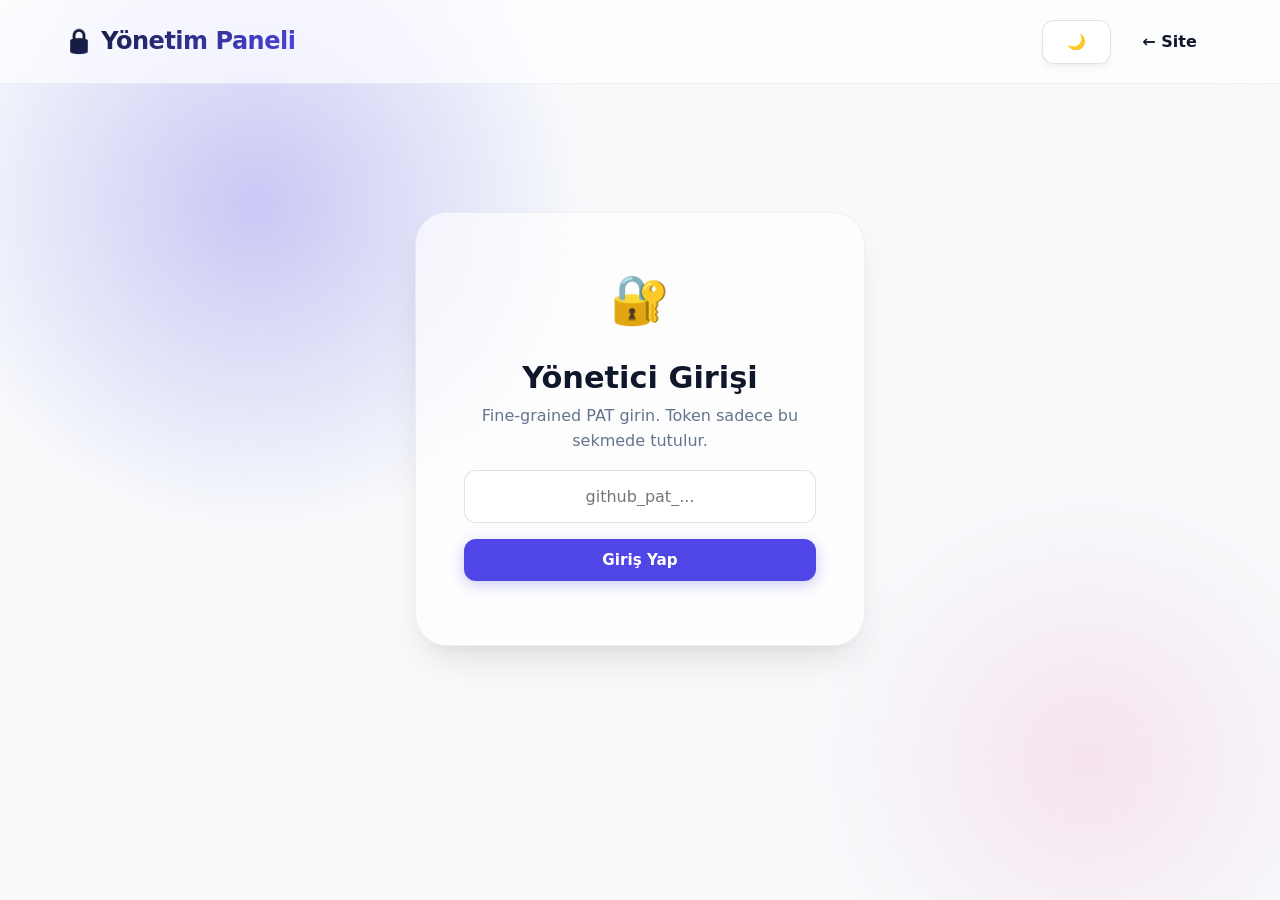
==== commit 339cbceb: "Update admin.html" ====
--- a/admin.html
+++ b/admin.html
@@ -80,17 +80,6 @@
   </section>
 </main>
 
-<div class="modal-overlay" id="confirmModal" hidden>
-  <div class="modal" style="text-align:center;">
-    <h3 id="confirmTitle" style="margin-bottom:1rem;">Onayla</h3>
-    <p id="confirmMessage" style="margin-bottom:1.5rem;color:var(--text-muted);"></p>
-    <div style="display:flex;gap:1rem;justify-content:center;">
-      <button class="secondary" id="confirmCancel" type="button">İptal</button>
-      <button class="danger" id="confirmOk" type="button">Sil</button>
-    </div>
-  </div>
-</div>
-
 <div class="toast-container" id="toastContainer"></div>
 <script src="admin.js?v=10"></script>
 </body>
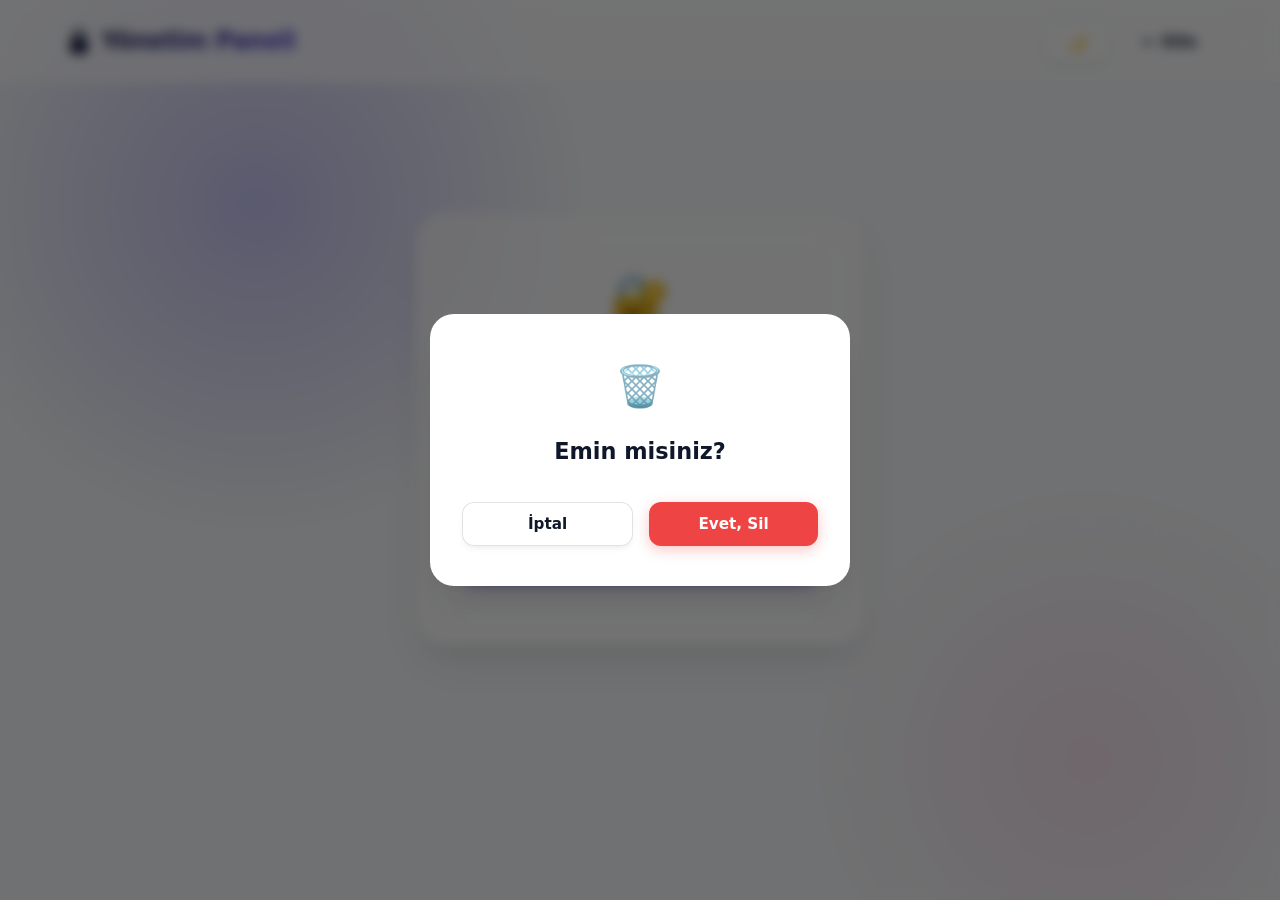
==== commit 48dde10a: "Update admin.html" ====
--- a/admin.html
+++ b/admin.html
@@ -7,7 +7,7 @@
 <meta name="robots" content="noindex, nofollow">
 <meta http-equiv="Content-Security-Policy" content="default-src 'self'; script-src 'self'; style-src 'self' 'unsafe-inline' https://fonts.googleapis.com; font-src 'self' https://fonts.gstatic.com; img-src 'self' https: data:; connect-src 'self' https://api.github.com;">
 <title>Admin – Site Koleksiyonum</title>
-<link rel="stylesheet" href="style.css?v=10">
+<link rel="stylesheet" href="style.css?v=12">
 </head>
 <body>
 <header>
@@ -67,11 +67,6 @@
       <h3>📋 Kayıtlı Siteler</h3>
       <div class="admin-controls">
         <input type="search" id="adminSearch" placeholder="🔍 Ara...">
-        <select id="adminSort">
-          <option value="date-desc">↓ En Yeni</option>
-          <option value="date-asc">↑ En Eski</option>
-          <option value="title-asc">A → Z</option>
-        </select>
       </div>
     </div>
     
@@ -80,7 +75,20 @@
   </section>
 </main>
 
+<!-- DÜZELTİLMİŞ MODAL -->
+<div class="modal-overlay" id="confirmModal" hidden>
+  <div class="modal" style="text-align:center; padding: 2.5rem 2rem; border-radius: 24px;">
+    <div style="font-size: 2.5rem; margin-bottom: 1rem;">🗑️</div>
+    <h3 id="confirmTitle" style="margin-bottom:0.5rem; font-size: 1.4rem; color: var(--text-main);">Emin misiniz?</h3>
+    <p id="confirmMessage" style="margin-bottom:2rem; color:var(--text-main); font-size: 1rem; line-height: 1.5;"></p>
+    <div style="display:flex;gap:1rem;justify-content:center;">
+      <button class="secondary" id="confirmCancel" type="button" style="flex:1;">İptal</button>
+      <button class="danger" id="confirmOk" type="button" style="flex:1;">Evet, Sil</button>
+    </div>
+  </div>
+</div>
+
 <div class="toast-container" id="toastContainer"></div>
-<script src="admin.js?v=10"></script>
+<script src="admin.js?v=12"></script>
 </body>
 </html>
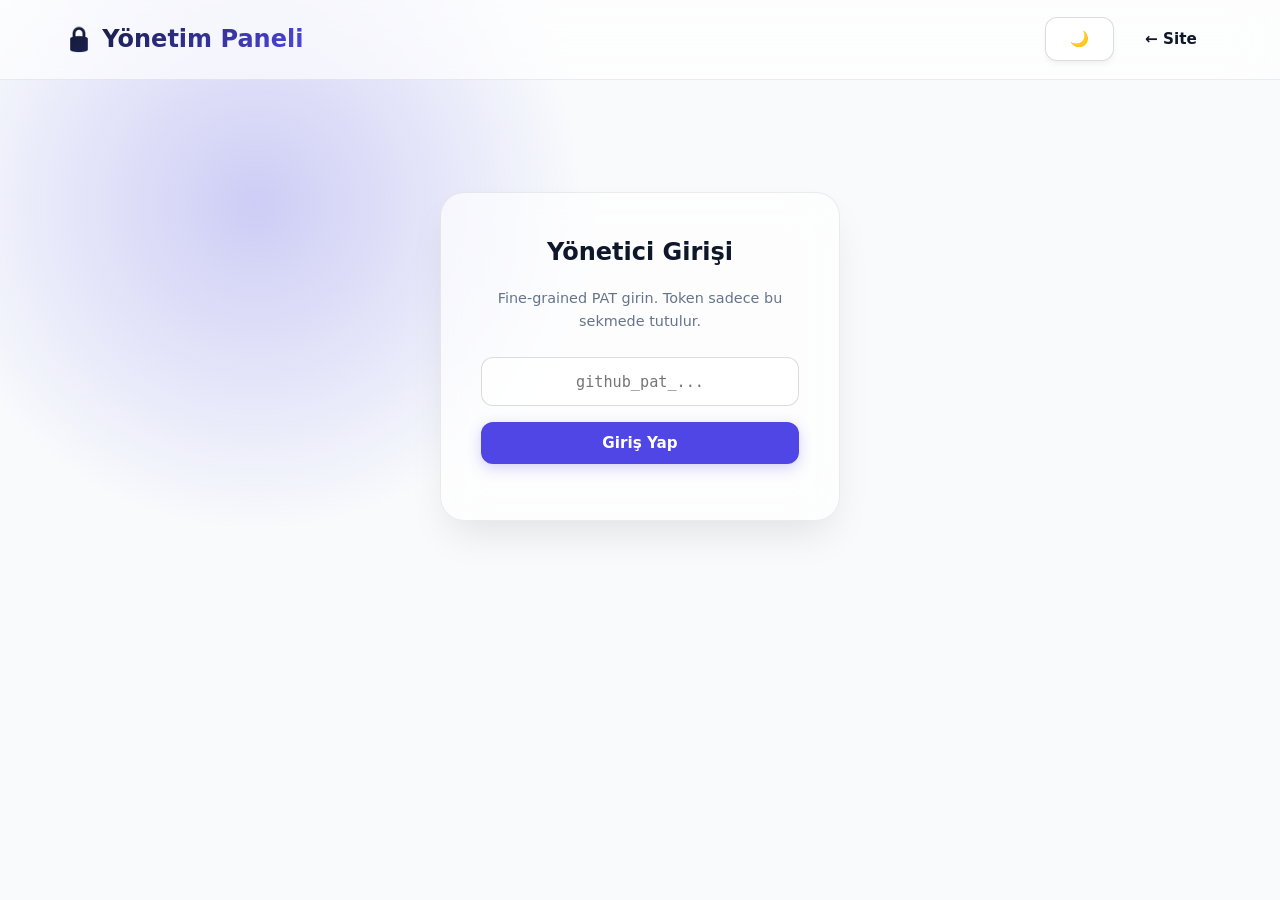
==== commit d77b0b1b: "Update admin.html" ====
--- a/admin.html
+++ b/admin.html
@@ -7,88 +7,75 @@
 <meta name="robots" content="noindex, nofollow">
 <meta http-equiv="Content-Security-Policy" content="default-src 'self'; script-src 'self'; style-src 'self' 'unsafe-inline' https://fonts.googleapis.com; font-src 'self' https://fonts.gstatic.com; img-src 'self' https: data:; connect-src 'self' https://api.github.com;">
 <title>Admin – Site Koleksiyonum</title>
-<link rel="stylesheet" href="style.css?v=12">
+<link rel="stylesheet" href="style.css?v=99">
 </head>
 <body>
 <header>
   <h1>🔒 Yönetim Paneli</h1>
   <div class="header-actions">
     <button id="themeToggle" class="secondary" type="button">🌙</button>
-    <a href="index.html" class="secondary" style="display:inline-flex;align-items:center;padding:0.7rem 1.2rem;border-radius:12px;text-decoration:none;color:inherit;font-weight:600;">← Site</a>
+    <a href="index.html" class="secondary" style="display:inline-flex;align-items:center;padding:0.7rem 1.2rem;border-radius:12px;text-decoration:none;color:inherit;font-weight:600;font-size:0.95rem;">← Site</a>
     <button id="logoutBtn" class="danger" type="button" style="display:none;">Çıkış</button>
   </div>
 </header>
 
 <main>
+  <!-- Giriş Ekranı -->
   <section id="loginSection" class="login-box">
-    <div class="login-icon">🔐</div>
     <h2>Yönetici Girişi</h2>
-    <p style="margin-bottom:1rem;color:var(--text-muted);">Fine-grained PAT girin. Token sadece bu sekmede tutulur.</p>
-    <input type="password" id="patInput" placeholder="github_pat_..." style="text-align:center;margin-bottom:1rem;">
+    <p style="margin-bottom:1.5rem;color:var(--text-muted);font-size:0.9rem;">Fine-grained PAT girin. Token sadece bu sekmede tutulur.</p>
+    <input type="password" id="patInput" placeholder="github_pat_..." autocomplete="off">
     <button id="loginBtn" type="button" style="width:100%;">Giriş Yap</button>
-    <p id="loginError" class="status error"></p>
+    <p id="loginError" style="color:var(--danger);margin-top:1rem;font-weight:600;font-size:0.9rem;"></p>
   </section>
 
+  <!-- Yönetim Paneli -->
   <section id="panelSection" style="display:none;">
-    <div class="admin-hero">
+    <div class="hero-title" style="margin-bottom:1.5rem;">
       <h2>İçerik Yönetimi</h2>
       <p>Siteleri ekleyin, düzenleyin veya silin.</p>
     </div>
 
-    <div class="admin-stats">
-      <div class="admin-stat">
-        <div class="admin-stat-icon">📚</div>
-        <div><strong id="statTotal">0</strong><span>Toplam Site</span></div>
-      </div>
-      <div class="admin-stat">
-        <div class="admin-stat-icon">🏷️</div>
-        <div><strong id="statCategories">0</strong><span>Kategori</span></div>
-      </div>
+    <div class="stats-grid">
+      <div class="stat-card"><strong id="statTotal">0</strong><span>Toplam Site</span></div>
+      <div class="stat-card"><strong id="statCategories">0</strong><span>Kategori</span></div>
     </div>
 
-    <form id="siteForm">
-      <div class="form-header">
-        <h3 id="formTitle">➕ Yeni Site Ekle</h3>
-        <p id="formSubtitle">Tüm alanları doldurun, sonra kaydedin.</p>
-      </div>
+    <form id="siteForm" class="admin-form">
       <input type="hidden" id="siteId">
-      <input type="text" id="title" placeholder="Başlık (örn. Google)" required maxlength="120">
+      <input type="text" id="title" placeholder="Başlık (örn. Google)" required>
       <input type="url" id="url" placeholder="https://example.com" required>
-      <input type="text" id="category" placeholder="Kategori (örn. Blog)" maxlength="60">
+      <input type="text" id="category" placeholder="Kategori (örn. Blog)">
       <textarea id="description" placeholder="Açıklama (opsiyonel)" maxlength="300"></textarea>
-      <div class="char-counter" id="descCounter">0 / 300</div>
       <div class="actions">
         <button type="submit" id="submitBtn">Kaydet</button>
         <button type="button" id="cancelEdit" class="secondary" style="display:none;">İptal</button>
       </div>
     </form>
 
-    <div class="admin-list-header">
-      <h3>📋 Kayıtlı Siteler</h3>
-      <div class="admin-controls">
-        <input type="search" id="adminSearch" placeholder="🔍 Ara...">
-      </div>
+    <div style="display:flex;justify-content:space-between;align-items:center;margin-bottom:1.5rem;">
+      <h3 style="font-size:1.2rem;">📋 Kayıtlı Siteler</h3>
+      <input type="search" id="adminSearch" placeholder="Ara..." style="width:250px;border-radius:999px;">
     </div>
     
-    <p id="panelStatus" class="status"></p>
     <section id="siteList" class="grid"></section>
   </section>
 </main>
 
-<!-- DÜZELTİLMİŞ MODAL -->
+<!-- Silme Onay Modalı -->
 <div class="modal-overlay" id="confirmModal" hidden>
-  <div class="modal" style="text-align:center; padding: 2.5rem 2rem; border-radius: 24px;">
-    <div style="font-size: 2.5rem; margin-bottom: 1rem;">🗑️</div>
-    <h3 id="confirmTitle" style="margin-bottom:0.5rem; font-size: 1.4rem; color: var(--text-main);">Emin misiniz?</h3>
-    <p id="confirmMessage" style="margin-bottom:2rem; color:var(--text-main); font-size: 1rem; line-height: 1.5;"></p>
-    <div style="display:flex;gap:1rem;justify-content:center;">
-      <button class="secondary" id="confirmCancel" type="button" style="flex:1;">İptal</button>
-      <button class="danger" id="confirmOk" type="button" style="flex:1;">Evet, Sil</button>
+  <div class="modal-box">
+    <div style="font-size:2.5rem;margin-bottom:1rem;">🗑️</div>
+    <h3>Emin misiniz?</h3>
+    <p id="confirmMessage"></p>
+    <div class="modal-actions">
+      <button class="secondary" id="confirmCancel" type="button">İptal</button>
+      <button class="danger" id="confirmOk" type="button">Evet, Sil</button>
     </div>
   </div>
 </div>
 
 <div class="toast-container" id="toastContainer"></div>
-<script src="admin.js?v=12"></script>
+<script src="admin.js?v=99"></script>
 </body>
 </html>
--- a/style.css
+++ b/style.css
@@ -5,347 +5,253 @@
    ============================================ */
 :root {
   --bg: #f8fafc;
-  --bg-elevated: #ffffff;
   --surface: rgba(255, 255, 255, 0.65);
-  --surface-hover: rgba(255, 255, 255, 0.92);
+  --surface-hover: rgba(255, 255, 255, 0.95);
   --text-main: #0f172a;
   --text-muted: #64748b;
-  --text-subtle: #94a3b8;
-
+  
   --primary: #4f46e5;
-  --primary-hover: #4338ca;
-  --primary-glow: rgba(79, 70, 229, 0.28);
+  --primary-glow: rgba(79, 70, 229, 0.25);
   --primary-soft: rgba(79, 70, 229, 0.1);
-
-  --success: #10b981;
-  --warning: #f59e0b;
+  
   --danger: #ef4444;
   --danger-glow: rgba(239, 68, 68, 0.3);
-
-  --border: rgba(15, 23, 42, 0.06);
-  --border-strong: rgba(15, 23, 42, 0.12);
-
-  --shadow-xs: 0 1px 2px rgba(0, 0, 0, 0.04);
-  --shadow-sm: 0 4px 6px -1px rgba(0, 0, 0, 0.05), 0 2px 4px -2px rgba(0, 0, 0, 0.03);
-  --shadow-md: 0 10px 20px -5px rgba(0, 0, 0, 0.08), 0 4px 8px -4px rgba(0, 0, 0, 0.04);
-  --shadow-lg: 0 20px 40px -10px rgba(0, 0, 0, 0.12), 0 8px 16px -8px rgba(0, 0, 0, 0.06);
-
+  --success: #10b981;
+
+  --border: rgba(15, 23, 42, 0.08);
+  --border-strong: rgba(15, 23, 42, 0.15);
+  
+  --shadow-sm: 0 4px 6px -1px rgba(0, 0, 0, 0.05);
+  --shadow-lg: 0 20px 40px -10px rgba(0, 0, 0, 0.1);
+  
   --radius-sm: 8px;
   --radius-md: 12px;
-  --radius-lg: 20px;
   --radius-xl: 24px;
   --radius-full: 999px;
-
+  
   --ease-out: cubic-bezier(0.16, 1, 0.3, 1);
-  --ease-spring: cubic-bezier(0.34, 1.56, 0.64, 1);
-  --duration-fast: 150ms;
-  --duration-base: 300ms;
-  --duration-slow: 500ms;
 }
 
 body.dark {
-  --bg: #060608;
-  --bg-elevated: #0f0f13;
-  --surface: rgba(20, 20, 26, 0.7);
+  --bg: #050505;
+  --surface: rgba(20, 20, 25, 0.7);
   --surface-hover: rgba(30, 30, 40, 0.95);
   --text-main: #f8fafc;
   --text-muted: #94a3b8;
-  --text-subtle: #64748b;
+  
   --primary: #6366f1;
-  --primary-hover: #818cf8;
   --primary-glow: rgba(99, 102, 241, 0.35);
   --primary-soft: rgba(99, 102, 241, 0.15);
-  --border: rgba(255, 255, 255, 0.07);
-  --border-strong: rgba(255, 255, 255, 0.14);
-  --shadow-sm: 0 4px 10px rgba(0, 0, 0, 0.4);
-  --shadow-md: 0 10px 25px rgba(0, 0, 0, 0.5);
-  --shadow-lg: 0 25px 50px -12px rgba(0, 0, 0, 0.7);
-}
-
-@media (prefers-color-scheme: dark) {
-  body:not(.light):not(.dark) {
-    --bg: #060608;
-    --bg-elevated: #0f0f13;
-    --surface: rgba(20, 20, 26, 0.7);
-    --surface-hover: rgba(30, 30, 40, 0.95);
-    --text-main: #f8fafc;
-    --text-muted: #94a3b8;
-    --text-subtle: #64748b;
-    --primary: #6366f1;
-    --primary-glow: rgba(99, 102, 241, 0.35);
-    --primary-soft: rgba(99, 102, 241, 0.15);
-    --border: rgba(255, 255, 255, 0.07);
-    --border-strong: rgba(255, 255, 255, 0.14);
-    --shadow-sm: 0 4px 10px rgba(0, 0, 0, 0.4);
-    --shadow-md: 0 10px 25px rgba(0, 0, 0, 0.5);
-    --shadow-lg: 0 25px 50px -12px rgba(0, 0, 0, 0.7);
-  }
+  
+  --border: rgba(255, 255, 255, 0.08);
+  --border-strong: rgba(255, 255, 255, 0.15);
+  
+  --shadow-sm: 0 4px 10px rgba(0, 0, 0, 0.5);
+  --shadow-lg: 0 25px 50px -12px rgba(0, 0, 0, 0.8);
 }
 
 /* ============================================
    RESET & BASE
    ============================================ */
 *, *::before, *::after { box-sizing: border-box; margin: 0; padding: 0; }
-html { scroll-behavior: smooth; -webkit-text-size-adjust: 100%; }
+html { scroll-behavior: smooth; }
 
 body {
-  font-family: 'Outfit', system-ui, -apple-system, sans-serif;
+  font-family: 'Outfit', system-ui, sans-serif;
   background-color: var(--bg);
   color: var(--text-main);
   min-height: 100vh;
   line-height: 1.6;
+  transition: background 0.4s ease, color 0.4s ease;
   overflow-x: hidden;
-  transition: background var(--duration-slow) ease, color var(--duration-slow) ease;
-  position: relative;
-  -webkit-font-smoothing: antialiased;
-}
-
-::selection { background: var(--primary); color: white; }
-
+}
+
+/* Aurora Arka Plan */
 body::before {
-  content: '';
-  position: fixed;
-  top: -20%; left: -10%;
-  width: 60vw; height: 60vw;
+  content: ''; position: fixed; top: -20%; left: -10%; width: 60vw; height: 60vw;
   background: radial-gradient(circle, var(--primary-glow) 0%, transparent 60%);
-  z-index: -1;
-  animation: aurora-pulse 12s infinite alternate ease-in-out;
-  pointer-events: none;
-  will-change: transform;
-}
-body::after {
-  content: '';
-  position: fixed;
-  bottom: -20%; right: -10%;
-  width: 50vw; height: 50vw;
-  background: radial-gradient(circle, rgba(236, 72, 153, 0.12) 0%, transparent 60%);
-  z-index: -1;
-  animation: aurora-pulse 15s infinite alternate-reverse ease-in-out;
-  pointer-events: none;
-  will-change: transform;
-}
-@keyframes aurora-pulse {
+  z-index: -1; animation: pulse 12s infinite alternate ease-in-out; pointer-events: none;
+}
+@keyframes pulse {
   0% { transform: scale(1) translate(0, 0); opacity: 0.5; }
   100% { transform: scale(1.3) translate(8%, 8%); opacity: 1; }
 }
 
-:focus-visible { outline: 2px solid var(--primary); outline-offset: 3px; border-radius: var(--radius-sm); }
-@media (prefers-reduced-motion: reduce) {
-  *, *::before, *::after { animation-duration: 0.01ms !important; transition-duration: 0.01ms !important; }
-}
-
-/* ============================================
-   HEADER
+/* ============================================
+   HEADER & LAYOUT
    ============================================ */
 header {
-  display: flex;
-  justify-content: space-between;
-  align-items: center;
-  padding: 1.1rem 4rem;
-  background: var(--surface);
-  backdrop-filter: blur(24px) saturate(180%);
-  -webkit-backdrop-filter: blur(24px) saturate(180%);
-  border-bottom: 1px solid var(--border);
-  position: sticky;
-  top: 0;
-  z-index: 100;
+  display: flex; justify-content: space-between; align-items: center;
+  padding: 1rem 4rem; background: var(--surface); backdrop-filter: blur(24px);
+  -webkit-backdrop-filter: blur(24px); border-bottom: 1px solid var(--border);
+  position: sticky; top: 0; z-index: 100;
 }
 header h1 {
-  font-size: 1.5rem;
-  font-weight: 800;
-  letter-spacing: -0.5px;
-  background: linear-gradient(135deg, var(--text-main) 0%, var(--primary) 100%);
-  -webkit-background-clip: text;
-  background-clip: text;
-  -webkit-text-fill-color: transparent;
+  font-size: 1.5rem; font-weight: 800;
+  background: linear-gradient(135deg, var(--text-main), var(--primary));
+  -webkit-background-clip: text; -webkit-text-fill-color: transparent;
 }
 .header-actions { display: flex; gap: 0.75rem; align-items: center; }
-
-main { max-width: 1300px; margin: 0 auto; padding: 3rem 2rem 5rem; }
+main { max-width: 1200px; margin: 0 auto; padding: 3rem 2rem 5rem; }
 
 /* ============================================
    BUTONLAR
    ============================================ */
 button {
-  cursor: pointer;
-  border: none;
-  background: var(--primary);
-  color: white;
-  padding: 0.75rem 1.5rem;
-  border-radius: var(--radius-md);
-  font-weight: 600;
-  font-size: 0.95rem;
-  font-family: inherit;
-  transition: all var(--duration-base) var(--ease-out);
-  box-shadow: 0 4px 14px var(--primary-glow);
-  display: inline-flex;
-  align-items: center;
-  justify-content: center;
-  gap: 0.5rem;
-  position: relative;
-  overflow: hidden;
-}
-button::before {
-  content: '';
-  position: absolute;
-  inset: 0;
-  background: linear-gradient(120deg, transparent 40%, rgba(255,255,255,0.25) 50%, transparent 60%);
-  transform: translateX(-100%);
-  transition: transform 0.6s ease;
-}
-button:hover::before { transform: translateX(100%); }
-button:hover { transform: translateY(-2px); box-shadow: 0 10px 28px var(--primary-glow); filter: brightness(1.08); }
+  cursor: pointer; border: none; background: var(--primary); color: white;
+  padding: 0.75rem 1.5rem; border-radius: var(--radius-md); font-weight: 600;
+  font-size: 0.95rem; font-family: inherit; transition: all 0.3s var(--ease-out);
+  box-shadow: 0 4px 14px var(--primary-glow); display: inline-flex;
+  align-items: center; justify-content: center; gap: 0.5rem;
+}
+button:hover { transform: translateY(-2px); box-shadow: 0 8px 25px var(--primary-glow); filter: brightness(1.1); }
 button:active { transform: translateY(0) scale(0.98); }
 button.secondary { background: var(--surface); color: var(--text-main); border: 1px solid var(--border-strong); box-shadow: var(--shadow-sm); }
 button.secondary:hover { background: var(--surface-hover); border-color: var(--primary); }
 button.danger { background: var(--danger); box-shadow: 0 4px 14px var(--danger-glow); }
-button.danger:hover { box-shadow: 0 10px 28px var(--danger-glow); }
-
-/* ============================================
-   INPUTLAR & FORMLAR
+
+/* ============================================
+   FORMLAR & INPUTLAR
    ============================================ */
 input, textarea, select {
-  width: 100%;
-  padding: 1rem 1.2rem;
-  border-radius: var(--radius-md);
-  border: 1px solid var(--border-strong);
-  background: var(--surface);
-  color: var(--text-main);
-  font-size: 1rem;
-  font-family: inherit;
-  transition: all var(--duration-base) ease;
-  backdrop-filter: blur(10px);
+  width: 100%; padding: 0.9rem 1.2rem; border-radius: var(--radius-md);
+  border: 1px solid var(--border-strong); background: var(--surface);
+  color: var(--text-main); font-size: 0.95rem; font-family: inherit;
+  transition: all 0.3s ease;
 }
 input:focus, textarea:focus, select:focus {
-  outline: none;
-  border-color: var(--primary);
-  background: var(--surface-hover);
-  box-shadow: 0 0 0 4px var(--primary-soft);
-}
-textarea { min-height: 110px; resize: vertical; }
+  outline: none; border-color: var(--primary);
+  box-shadow: 0 0 0 4px var(--primary-soft); background: var(--surface-hover);
+}
+select {
+  appearance: none; cursor: pointer; padding-right: 2.5rem;
+  background-image: url("data:image/svg+xml,%3Csvg xmlns='http://www.w3.org/2000/svg' width='12' height='8' viewBox='0 0 12 8'%3E%3Cpath fill='%2364748b' d='M6 8L0 0h12z'/%3E%3C/svg%3E");
+  background-repeat: no-repeat; background-position: right 1.2rem center;
+}
+
+/* ============================================
+   PREMIUM KARTLAR (SİTE LİSTESİ)
+   ============================================ */
+.grid { display: grid; grid-template-columns: repeat(auto-fill, minmax(320px, 1fr)); gap: 1.5rem; }
+.card {
+  background: var(--surface); border: 1px solid var(--border); border-radius: var(--radius-xl);
+  padding: 1.5rem; display: flex; flex-direction: column; gap: 1rem;
+  box-shadow: var(--shadow-sm); backdrop-filter: blur(20px); -webkit-backdrop-filter: blur(20px);
+  transition: all 0.4s var(--ease-out); position: relative; overflow: hidden;
+}
+.card:hover {
+  transform: translateY(-5px); background: var(--surface-hover);
+  border-color: transparent; box-shadow: var(--shadow-lg), 0 0 0 1px var(--primary), 0 0 20px var(--primary-glow);
+}
+.card::before {
+  content: ''; position: absolute; top: 0; left: 0; right: 0; height: 3px;
+  background: linear-gradient(90deg, var(--primary), #ec4899, var(--primary));
+  opacity: 0; transition: opacity 0.3s;
+}
+.card:hover::before { opacity: 1; }
+
+.card-header { display: flex; align-items: center; gap: 1rem; }
+.favicon {
+  width: 48px; height: 48px; border-radius: var(--radius-md);
+  background: var(--surface-hover); padding: 4px; object-fit: contain;
+  box-shadow: var(--shadow-sm); transition: transform 0.3s;
+}
+.card:hover .favicon { transform: scale(1.1) rotate(-5deg); }
+
+/* Favicon Yüklenemezse Çıkacak Harf */
+.favicon-fallback {
+  width: 48px; height: 48px; border-radius: var(--radius-md);
+  background: linear-gradient(135deg, var(--primary), #ec4899); color: white;
+  display: flex; align-items: center; justify-content: center;
+  font-weight: 800; font-size: 1.2rem; flex-shrink: 0;
+}
+
+.card h3 { font-size: 1.15rem; font-weight: 700; flex: 1; word-break: break-word; }
+.card a { color: var(--text-main); text-decoration: none; }
+.card a:hover { color: var(--primary); }
+.url { font-size: 0.8rem; color: var(--text-muted); word-break: break-all; font-family: monospace; }
+.url::before { content: '🔗'; margin-right: 0.4rem; opacity: 0.5; }
+.badge {
+  align-self: flex-start; background: var(--primary-soft); color: var(--primary);
+  font-size: 0.7rem; font-weight: 700; padding: 0.3rem 0.8rem;
+  border-radius: var(--radius-full); border: 1px solid var(--primary); text-transform: uppercase;
+}
+.desc { font-size: 0.9rem; color: var(--text-muted); flex-grow: 1; display: -webkit-box; -webkit-line-clamp: 3; -webkit-box-orient: vertical; overflow: hidden; }
 
 /* ============================================
    TOOLBAR / ARAMA
    ============================================ */
-.toolbar { display: flex; gap: 1rem; margin-bottom: 2rem; flex-wrap: wrap; align-items: center; }
+.toolbar { display: flex; gap: 1rem; margin-bottom: 2rem; flex-wrap: wrap; }
 .search-wrapper { position: relative; flex: 1; min-width: 260px; }
-.search-wrapper input { padding-left: 3rem; border-radius: var(--radius-full); border-color: var(--border); box-shadow: var(--shadow-sm); }
-.search-wrapper::before { content: '🔍'; position: absolute; left: 1.2rem; top: 50%; transform: translateY(-50%); font-size: 1rem; opacity: 0.5; }
-.toolbar select { max-width: 220px; border-radius: var(--radius-full); padding: 0.95rem 2.6rem 0.95rem 1.2rem; background: var(--surface); border-color: var(--border); box-shadow: var(--shadow-sm); }
-
-/* ============================================
-   KARTLAR (SİTE LİSTESİ)
-   ============================================ */
-.grid { display: grid; grid-template-columns: repeat(auto-fill, minmax(320px, 1fr)); gap: 1.5rem; }
-
-.card {
-  background: var(--surface);
-  border: 1px solid var(--border);
-  border-radius: var(--radius-xl);
-  padding: 1.75rem;
-  display: flex;
-  flex-direction: column;
-  gap: 1rem;
-  box-shadow: var(--shadow-sm);
-  backdrop-filter: blur(20px) saturate(150%);
-  -webkit-backdrop-filter: blur(20px) saturate(150%);
-  transition: all var(--duration-slow) var(--ease-out);
-  animation: slideUp 0.6s var(--ease-out) backwards;
-  position: relative;
-  overflow: hidden;
-}
-.card::before {
-  content: '';
-  position: absolute;
-  top: 0; left: 0; right: 0;
-  height: 3px;
-  background: linear-gradient(90deg, var(--primary), #ec4899, var(--primary));
-  background-size: 200% 100%;
-  opacity: 0;
-  transition: opacity var(--duration-base);
-  animation: gradient-shift 3s linear infinite;
-}
-.card:hover {
-  transform: translateY(-6px);
-  background: var(--surface-hover);
-  border-color: transparent;
-  box-shadow: var(--shadow-lg), 0 0 0 1px var(--primary), 0 0 30px var(--primary-glow);
-}
-.card:hover::before { opacity: 1; }
-
-.card-header { display: flex; align-items: center; gap: 1rem; }
-
-/* FAVICON AYARLARI */
-.favicon {
-  width: 48px; height: 48px;
-  border-radius: var(--radius-md);
-  background: var(--primary-soft);
-  padding: 4px;
-  box-shadow: var(--shadow-xs);
-  transition: transform var(--duration-base) var(--ease-spring);
-  object-fit: contain;
-  flex-shrink: 0;
-}
-.card:hover .favicon { transform: scale(1.1) rotate(-6deg); }
-
-.favicon-fallback {
-  width: 48px; height: 48px;
-  border-radius: var(--radius-md);
-  background: linear-gradient(135deg, var(--primary), #ec4899);
-  color: white;
+.search-wrapper input { padding-left: 2.8rem; border-radius: var(--radius-full); }
+.search-wrapper::before { content: '🔍'; position: absolute; left: 1.2rem; top: 50%; transform: translateY(-50%); opacity: 0.5; }
+.toolbar select { max-width: 200px; border-radius: var(--radius-full); }
+
+/* ============================================
+   ADMIN & LOGIN
+   ============================================ */
+.hero-title { text-align: center; margin-bottom: 2rem; }
+.hero-title h2 { font-size: 2.5rem; font-weight: 800; letter-spacing: -1px; }
+.hero-title p { color: var(--text-muted); }
+
+.login-box {
+  max-width: 400px; margin: 4rem auto; background: var(--surface);
+  padding: 2.5rem; border-radius: var(--radius-xl); border: 1px solid var(--border);
+  box-shadow: var(--shadow-lg); backdrop-filter: blur(24px); text-align: center;
+}
+.login-box h2 { margin-bottom: 1rem; font-size: 1.5rem; }
+.login-box input { text-align: center; margin-bottom: 1rem; font-family: monospace; }
+
+/* Admin İstatistikler */
+.stats-grid { display: grid; grid-template-columns: repeat(auto-fit, minmax(150px, 1fr)); gap: 1rem; margin-bottom: 2rem; }
+.stat-card {
+  background: var(--surface); padding: 1.25rem; border-radius: var(--radius-md);
+  border: 1px solid var(--border); text-align: center; box-shadow: var(--shadow-sm);
+}
+.stat-card strong { display: block; font-size: 1.8rem; font-weight: 800; color: var(--primary); }
+.stat-card span { font-size: 0.75rem; color: var(--text-muted); text-transform: uppercase; font-weight: 600; }
+
+/* Admin Form */
+.admin-form {
+  display: grid; grid-template-columns: 1fr 1fr; gap: 1rem;
+  background: var(--surface); padding: 2rem; border-radius: var(--radius-xl);
+  border: 1px solid var(--border); box-shadow: var(--shadow-lg); margin-bottom: 2rem;
+}
+.admin-form textarea { grid-column: 1 / -1; min-height: 80px; }
+.admin-form .actions { grid-column: 1 / -1; display: flex; gap: 1rem; }
+
+/* ============================================
+   MODAL (SİLME ONAYI)
+   ============================================ */
+.modal-overlay {
+  position: fixed; inset: 0; background: rgba(0, 0, 0, 0.4);
+  backdrop-filter: blur(8px); z-index: 9999;
   display: flex; align-items: center; justify-content: center;
-  font-weight: 800; font-size: 1.3rem;
-  flex-shrink: 0;
-  box-shadow: var(--shadow-xs);
-}
-
-.card h3 { font-size: 1.2rem; font-weight: 700; letter-spacing: -0.3px; flex: 1; word-break: break-word; }
-.card a { color: var(--text-main); text-decoration: none; transition: color var(--duration-fast); }
-.card a:hover { color: var(--primary); }
-.url { font-size: 0.82rem; color: var(--text-muted); word-break: break-all; font-family: monospace; }
-.url::before { content: '🔗'; margin-right: 0.4rem; opacity: 0.6; }
-.badge { align-self: flex-start; background: var(--primary-soft); color: var(--primary); font-size: 0.7rem; font-weight: 700; padding: 0.35rem 0.85rem; border-radius: var(--radius-full); border: 1px solid var(--primary); text-transform: uppercase; }
-.desc { font-size: 0.92rem; color: var(--text-muted); flex-grow: 1; line-height: 1.6; display: -webkit-box; -webkit-line-clamp: 3; -webkit-box-orient: vertical; overflow: hidden; }
-
-/* ============================================
-   ADMIN PANEL TASARIMI (PREMIUM)
-   ============================================ */
-.admin-hero { text-align: center; margin-bottom: 2.5rem; }
-.admin-hero h2 { font-size: clamp(2rem, 4vw, 2.75rem); font-weight: 800; letter-spacing: -1px; margin-bottom: 0.75rem; background: linear-gradient(135deg, var(--text-main) 30%, var(--primary) 100%); -webkit-background-clip: text; background-clip: text; -webkit-text-fill-color: transparent; }
-.admin-hero p { color: var(--text-muted); max-width: 560px; margin: 0 auto; font-size: 1rem; }
-
-.admin-stats { display: grid; grid-template-columns: repeat(auto-fit, minmax(200px, 1fr)); gap: 1rem; margin-bottom: 2.5rem; }
-.admin-stat { display: flex; align-items: center; gap: 1rem; background: var(--surface); padding: 1.25rem 1.5rem; border-radius: var(--radius-lg); border: 1px solid var(--border); box-shadow: var(--shadow-sm); transition: all var(--duration-base) var(--ease-out); }
-.admin-stat:hover { transform: translateY(-3px); box-shadow: var(--shadow-md); border-color: var(--primary); }
-.admin-stat-icon { font-size: 1.75rem; width: 48px; height: 48px; display: flex; align-items: center; justify-content: center; background: var(--primary-soft); border-radius: var(--radius-md); flex-shrink: 0; }
-.admin-stat strong { font-size: 1.6rem; font-weight: 800; line-height: 1; background: linear-gradient(135deg, var(--primary), #ec4899); -webkit-background-clip: text; background-clip: text; -webkit-text-fill-color: transparent; }
-.admin-stat span { font-size: 0.72rem; color: var(--text-muted); font-weight: 600; text-transform: uppercase; letter-spacing: 0.6px; }
-
-form#siteForm { display: grid; grid-template-columns: 1fr 1fr; gap: 1.2rem; background: var(--surface); padding: 2.5rem; border-radius: var(--radius-xl); border: 1px solid var(--border); box-shadow: var(--shadow-lg); margin-bottom: 2rem; backdrop-filter: blur(20px); }
-form#siteForm .form-header { grid-column: 1 / -1; padding-bottom: 1.15rem; border-bottom: 1px solid var(--border); margin-bottom: 0.5rem; }
-form#siteForm .form-header h3 { font-size: 1.15rem; font-weight: 700; }
-form#siteForm .form-header p { color: var(--text-muted); font-size: 0.85rem; }
-form#siteForm textarea { grid-column: 1 / -1; }
-form#siteForm .actions { grid-column: 1 / -1; display: flex; gap: 1rem; margin-top: 0.5rem; }
-form#siteForm .char-counter { grid-column: 1 / -1; text-align: right; font-size: 0.75rem; color: var(--text-subtle); margin-top: -0.5rem; }
-
-.admin-list-header { display: flex; justify-content: space-between; align-items: center; gap: 1rem; margin-bottom: 1.5rem; flex-wrap: wrap; }
-.admin-list-header h3 { font-size: 1.25rem; font-weight: 700; }
-.admin-controls { display: flex; gap: 0.75rem; flex-wrap: wrap; flex: 1; justify-content: flex-end; }
-.admin-controls input, .admin-controls select { padding: 0.65rem 1.2rem; border-radius: var(--radius-full); border: 1px solid var(--border-strong); background: var(--surface); width: auto; min-width: 180px; max-width: 240px; }
+}
+.modal-overlay[hidden] { display: none; }
+.modal-box {
+  background: var(--surface-hover); padding: 2.5rem 2rem; border-radius: var(--radius-xl);
+  max-width: 400px; width: 90%; text-align: center; border: 1px solid var(--border-strong);
+  box-shadow: var(--shadow-lg); animation: popIn 0.3s var(--ease-out);
+}
+@keyframes popIn { from { opacity: 0; transform: scale(0.9); } to { opacity: 1; transform: scale(1); } }
+.modal-box h3 { font-size: 1.3rem; margin-bottom: 0.5rem; }
+.modal-box p { color: var(--text-muted); margin-bottom: 1.5rem; font-size: 0.95rem; }
+.modal-actions { display: flex; gap: 1rem; }
+.modal-actions button { flex: 1; }
 
 /* ============================================
    DİĞER
    ============================================ */
-.login-box { max-width: 450px; margin: 5rem auto; background: var(--surface); padding: 3rem; border-radius: 32px; border: 1px solid var(--border); box-shadow: var(--shadow-lg); backdrop-filter: blur(24px); text-align: center; }
-.login-box h2 { font-size: 1.9rem; font-weight: 800; }
-.login-icon { font-size: 3rem; margin-bottom: 1rem; }
-.status { text-align: center; font-weight: 600; margin: 1rem 0; }
-.status.success { color: var(--success); }
-.status.error { color: var(--danger); }
-.toast-container { position: fixed; bottom: 1.5rem; left: 50%; transform: translateX(-50%); z-index: 9999; display: flex; flex-direction: column; gap: 0.6rem; }
-.toast { background: var(--bg-elevated); padding: 0.9rem 1.4rem; border-radius: var(--radius-md); border-left: 4px solid var(--primary); box-shadow: var(--shadow-lg); animation: toast-in 0.35s var(--ease-out); }
-@keyframes toast-in { from { opacity: 0; transform: translateY(20px); } to { opacity: 1; transform: translateY(0); } }
-.modal-overlay { position: fixed; inset: 0; background: rgba(0,0,0,0.55); backdrop-filter: blur(6px); z-index: 9000; display: flex; align-items: center; justify-content: center; }
-.modal { background: var(--bg-elevated); padding: 2rem; border-radius: var(--radius-xl); max-width: 420px; width: 100%; box-shadow: var(--shadow-lg); }
-@keyframes slideUp { from { opacity: 0; transform: translateY(30px); } to { opacity: 1; transform: translateY(0); } }
+.toast-container { position: fixed; bottom: 1.5rem; left: 50%; transform: translateX(-50%); z-index: 10000; display: flex; flex-direction: column; gap: 0.5rem; }
+.toast { background: var(--text-main); color: var(--bg); padding: 0.8rem 1.5rem; border-radius: var(--radius-full); font-weight: 600; box-shadow: var(--shadow-lg); animation: slideUp 0.3s ease; }
+.toast.error { background: var(--danger); color: white; }
+@keyframes slideUp { from { opacity: 0; transform: translateY(20px); } to { opacity: 1; transform: translateY(0); } }
+
+@media (max-width: 768px) {
+  header { padding: 1rem; }
+  main { padding: 1.5rem 1rem; }
+  .admin-form { grid-template-columns: 1fr; }
+  .toolbar { flex-direction: column; }
+  .toolbar select { max-width: 100%; }
+}
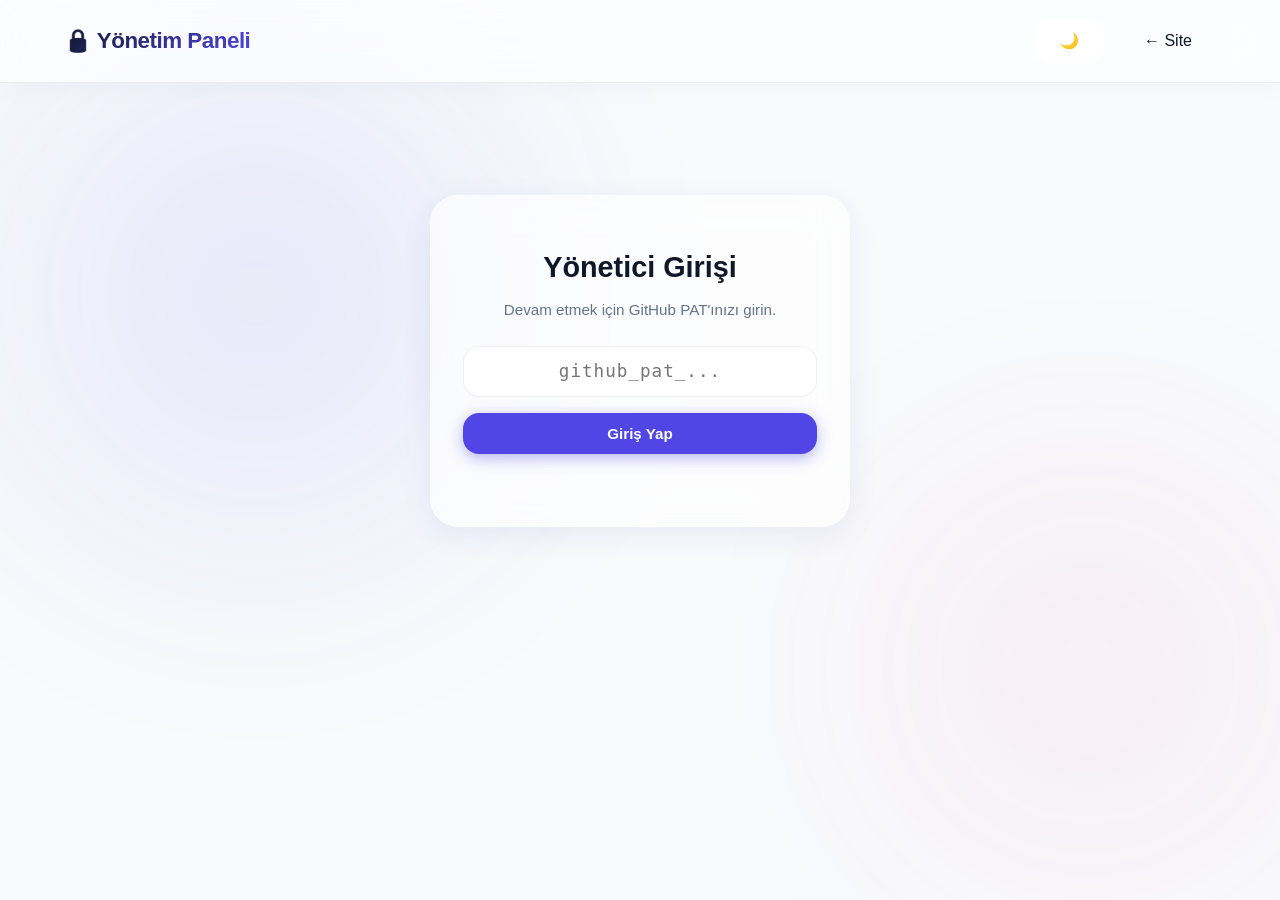
==== commit 7f8090f0: "Update admin.html" ====
--- a/admin.html
+++ b/admin.html
@@ -5,16 +5,17 @@
 <meta charset="UTF-8">
 <meta name="viewport" content="width=device-width, initial-scale=1.0">
 <meta name="robots" content="noindex, nofollow">
+<!-- CSP GÜNCELLENDİ: GitHub API'si için izin -->
 <meta http-equiv="Content-Security-Policy" content="default-src 'self'; script-src 'self'; style-src 'self' 'unsafe-inline' https://fonts.googleapis.com; font-src 'self' https://fonts.gstatic.com; img-src 'self' https: data:; connect-src 'self' https://api.github.com;">
 <title>Admin – Site Koleksiyonum</title>
-<link rel="stylesheet" href="style.css?v=99">
+<link rel="stylesheet" href="style.css?v=2026">
 </head>
 <body>
 <header>
   <h1>🔒 Yönetim Paneli</h1>
   <div class="header-actions">
     <button id="themeToggle" class="secondary" type="button">🌙</button>
-    <a href="index.html" class="secondary" style="display:inline-flex;align-items:center;padding:0.7rem 1.2rem;border-radius:12px;text-decoration:none;color:inherit;font-weight:600;font-size:0.95rem;">← Site</a>
+    <a href="index.html" class="secondary" style="text-decoration:none; color:inherit; padding:0.75rem 1.5rem; border-radius:var(--radius-md);">← Site</a>
     <button id="logoutBtn" class="danger" type="button" style="display:none;">Çıkış</button>
   </div>
 </header>
@@ -23,17 +24,16 @@
   <!-- Giriş Ekranı -->
   <section id="loginSection" class="login-box">
     <h2>Yönetici Girişi</h2>
-    <p style="margin-bottom:1.5rem;color:var(--text-muted);font-size:0.9rem;">Fine-grained PAT girin. Token sadece bu sekmede tutulur.</p>
+    <p>Devam etmek için GitHub PAT'ınızı girin.</p>
     <input type="password" id="patInput" placeholder="github_pat_..." autocomplete="off">
-    <button id="loginBtn" type="button" style="width:100%;">Giriş Yap</button>
+    <button id="loginBtn" class="primary" type="button" style="width:100%; margin-top:1rem;">Giriş Yap</button>
     <p id="loginError" style="color:var(--danger);margin-top:1rem;font-weight:600;font-size:0.9rem;"></p>
   </section>
 
   <!-- Yönetim Paneli -->
   <section id="panelSection" style="display:none;">
-    <div class="hero-title" style="margin-bottom:1.5rem;">
+    <div class="hero-title" style="margin-bottom:2rem;">
       <h2>İçerik Yönetimi</h2>
-      <p>Siteleri ekleyin, düzenleyin veya silin.</p>
     </div>
 
     <div class="stats-grid">
@@ -47,13 +47,13 @@
       <input type="url" id="url" placeholder="https://example.com" required>
       <input type="text" id="category" placeholder="Kategori (örn. Blog)">
       <textarea id="description" placeholder="Açıklama (opsiyonel)" maxlength="300"></textarea>
-      <div class="actions">
-        <button type="submit" id="submitBtn">Kaydet</button>
+      <div class="form-actions">
+        <button type="submit" id="submitBtn" class="primary">Kaydet</button>
         <button type="button" id="cancelEdit" class="secondary" style="display:none;">İptal</button>
       </div>
     </form>
 
-    <div style="display:flex;justify-content:space-between;align-items:center;margin-bottom:1.5rem;">
+    <div style="display:flex;justify-content:space-between;align-items:center;margin-bottom:1.5rem;flex-wrap:wrap;gap:1rem;">
       <h3 style="font-size:1.2rem;">📋 Kayıtlı Siteler</h3>
       <input type="search" id="adminSearch" placeholder="Ara..." style="width:250px;border-radius:999px;">
     </div>
@@ -63,11 +63,11 @@
 </main>
 
 <!-- Silme Onay Modalı -->
-<div class="modal-overlay" id="confirmModal" hidden>
+<div class="modal-overlay" id="confirmModal">
   <div class="modal-box">
-    <div style="font-size:2.5rem;margin-bottom:1rem;">🗑️</div>
+    <div style="font-size:3rem;margin-bottom:1rem;">🗑️</div>
     <h3>Emin misiniz?</h3>
-    <p id="confirmMessage"></p>
+    <p id="confirmMessage">Bu site kalıcı olarak silinecek.</p>
     <div class="modal-actions">
       <button class="secondary" id="confirmCancel" type="button">İptal</button>
       <button class="danger" id="confirmOk" type="button">Evet, Sil</button>
@@ -76,6 +76,6 @@
 </div>
 
 <div class="toast-container" id="toastContainer"></div>
-<script src="admin.js?v=99"></script>
+<script src="admin.js?v=2026"></script>
 </body>
 </html>
--- a/style.css
+++ b/style.css
@@ -1,80 +1,99 @@
 @import url('https://fonts.googleapis.com/css2?family=Outfit:wght@300;400;500;600;700;800&display=swap');
 
 /* ============================================
-   DESIGN TOKENS
+   NEON & GLASSMORPHISM TASARIM SİSTEMİ
    ============================================ */
 :root {
-  --bg: #f8fafc;
-  --surface: rgba(255, 255, 255, 0.65);
-  --surface-hover: rgba(255, 255, 255, 0.95);
+  --bg-base: #f8fafc;
+  --bg-mesh-1: rgba(79, 70, 229, 0.2); /* Aurora Mor */
+  --bg-mesh-2: rgba(236, 72, 153, 0.15); /* Aurora Pembe */
+  
+  --surface-glass: rgba(255, 255, 255, 0.65);
+  --surface-solid: #ffffff;
+  --surface-hover: rgba(255, 255, 255, 0.9);
+  
   --text-main: #0f172a;
   --text-muted: #64748b;
   
   --primary: #4f46e5;
-  --primary-glow: rgba(79, 70, 229, 0.25);
+  --primary-hover: #4338ca;
+  --primary-glow: rgba(79, 70, 229, 0.4);
   --primary-soft: rgba(79, 70, 229, 0.1);
   
   --danger: #ef4444;
-  --danger-glow: rgba(239, 68, 68, 0.3);
-  --success: #10b981;
-
-  --border: rgba(15, 23, 42, 0.08);
-  --border-strong: rgba(15, 23, 42, 0.15);
+  --danger-glow: rgba(239, 68, 68, 0.4);
+  
+  --border: rgba(0, 0, 0, 0.06);
+  --border-highlight: rgba(255, 255, 255, 0.5);
   
   --shadow-sm: 0 4px 6px -1px rgba(0, 0, 0, 0.05);
-  --shadow-lg: 0 20px 40px -10px rgba(0, 0, 0, 0.1);
-  
-  --radius-sm: 8px;
-  --radius-md: 12px;
-  --radius-xl: 24px;
+  --shadow-glass: 0 8px 32px 0 rgba(31, 38, 135, 0.07);
+  --shadow-neon: 0 10px 30px -10px var(--primary-glow);
+  
+  --radius-md: 16px;
+  --radius-xl: 28px;
   --radius-full: 999px;
   
-  --ease-out: cubic-bezier(0.16, 1, 0.3, 1);
+  --transition: all 0.4s cubic-bezier(0.16, 1, 0.3, 1);
 }
 
 body.dark {
-  --bg: #050505;
-  --surface: rgba(20, 20, 25, 0.7);
-  --surface-hover: rgba(30, 30, 40, 0.95);
+  --bg-base: #020204;
+  --bg-mesh-1: rgba(99, 102, 241, 0.25);
+  --bg-mesh-2: rgba(217, 70, 239, 0.15);
+  
+  --surface-glass: rgba(15, 15, 20, 0.6);
+  --surface-solid: #0f0f13;
+  --surface-hover: rgba(25, 25, 35, 0.9);
+  
   --text-main: #f8fafc;
   --text-muted: #94a3b8;
   
   --primary: #6366f1;
-  --primary-glow: rgba(99, 102, 241, 0.35);
+  --primary-hover: #818cf8;
+  --primary-glow: rgba(99, 102, 241, 0.5);
   --primary-soft: rgba(99, 102, 241, 0.15);
   
   --border: rgba(255, 255, 255, 0.08);
-  --border-strong: rgba(255, 255, 255, 0.15);
-  
-  --shadow-sm: 0 4px 10px rgba(0, 0, 0, 0.5);
-  --shadow-lg: 0 25px 50px -12px rgba(0, 0, 0, 0.8);
-}
-
-/* ============================================
-   RESET & BASE
-   ============================================ */
-*, *::before, *::after { box-sizing: border-box; margin: 0; padding: 0; }
+  --border-highlight: rgba(255, 255, 255, 0.15);
+  
+  --shadow-glass: 0 8px 32px 0 rgba(0, 0, 0, 0.4);
+}
+
+/* ============================================
+   TEMEL AYARLAR & AURORA ARKA PLAN
+   ============================================ */
+* { box-sizing: border-box; margin: 0; padding: 0; }
 html { scroll-behavior: smooth; }
 
 body {
-  font-family: 'Outfit', system-ui, sans-serif;
-  background-color: var(--bg);
+  font-family: 'Outfit', sans-serif;
+  background-color: var(--bg-base);
   color: var(--text-main);
   min-height: 100vh;
   line-height: 1.6;
-  transition: background 0.4s ease, color 0.4s ease;
+  transition: background-color 0.5s ease, color 0.5s ease;
   overflow-x: hidden;
 }
 
-/* Aurora Arka Plan */
+/* Hareketli Aurora Işıkları */
+body::before, body::after {
+  content: ''; position: fixed; z-index: -1; border-radius: 50%;
+  filter: blur(100px); pointer-events: none; opacity: 0.6;
+  animation: float 20s infinite alternate ease-in-out;
+}
 body::before {
-  content: ''; position: fixed; top: -20%; left: -10%; width: 60vw; height: 60vw;
-  background: radial-gradient(circle, var(--primary-glow) 0%, transparent 60%);
-  z-index: -1; animation: pulse 12s infinite alternate ease-in-out; pointer-events: none;
-}
-@keyframes pulse {
-  0% { transform: scale(1) translate(0, 0); opacity: 0.5; }
-  100% { transform: scale(1.3) translate(8%, 8%); opacity: 1; }
+  top: -10%; left: -10%; width: 60vw; height: 60vw;
+  background: radial-gradient(circle, var(--bg-mesh-1) 0%, transparent 70%);
+}
+body::after {
+  bottom: -10%; right: -10%; width: 50vw; height: 50vw;
+  background: radial-gradient(circle, var(--bg-mesh-2) 0%, transparent 70%);
+  animation-delay: -10s;
+}
+@keyframes float {
+  0% { transform: translate(0, 0) scale(1); }
+  100% { transform: translate(10%, 10%) scale(1.2); }
 }
 
 /* ============================================
@@ -82,175 +101,193 @@
    ============================================ */
 header {
   display: flex; justify-content: space-between; align-items: center;
-  padding: 1rem 4rem; background: var(--surface); backdrop-filter: blur(24px);
-  -webkit-backdrop-filter: blur(24px); border-bottom: 1px solid var(--border);
-  position: sticky; top: 0; z-index: 100;
+  padding: 1rem 5%; position: sticky; top: 0; z-index: 100;
+  background: var(--surface-glass);
+  backdrop-filter: blur(20px) saturate(180%);
+  -webkit-backdrop-filter: blur(20px) saturate(180%);
+  border-bottom: 1px solid var(--border);
+  box-shadow: 0 4px 30px rgba(0, 0, 0, 0.03);
 }
 header h1 {
-  font-size: 1.5rem; font-weight: 800;
+  font-size: 1.4rem; font-weight: 800; letter-spacing: -0.5px;
   background: linear-gradient(135deg, var(--text-main), var(--primary));
   -webkit-background-clip: text; -webkit-text-fill-color: transparent;
 }
-.header-actions { display: flex; gap: 0.75rem; align-items: center; }
-main { max-width: 1200px; margin: 0 auto; padding: 3rem 2rem 5rem; }
+.header-actions { display: flex; gap: 1rem; align-items: center; }
+main { max-width: 1200px; margin: 0 auto; padding: 3rem 1.5rem 5rem; }
 
 /* ============================================
    BUTONLAR
    ============================================ */
-button {
-  cursor: pointer; border: none; background: var(--primary); color: white;
-  padding: 0.75rem 1.5rem; border-radius: var(--radius-md); font-weight: 600;
-  font-size: 0.95rem; font-family: inherit; transition: all 0.3s var(--ease-out);
-  box-shadow: 0 4px 14px var(--primary-glow); display: inline-flex;
-  align-items: center; justify-content: center; gap: 0.5rem;
-}
-button:hover { transform: translateY(-2px); box-shadow: 0 8px 25px var(--primary-glow); filter: brightness(1.1); }
-button:active { transform: translateY(0) scale(0.98); }
-button.secondary { background: var(--surface); color: var(--text-main); border: 1px solid var(--border-strong); box-shadow: var(--shadow-sm); }
-button.secondary:hover { background: var(--surface-hover); border-color: var(--primary); }
-button.danger { background: var(--danger); box-shadow: 0 4px 14px var(--danger-glow); }
+button, .btn {
+  cursor: pointer; border: none; border-radius: var(--radius-md);
+  padding: 0.75rem 1.5rem; font-weight: 600; font-size: 0.95rem;
+  font-family: inherit; display: inline-flex; align-items: center; justify-content: center;
+  gap: 0.5rem; transition: var(--transition);
+}
+button.primary {
+  background: var(--primary); color: white;
+  box-shadow: 0 4px 15px var(--primary-glow);
+}
+button.primary:hover {
+  background: var(--primary-hover); transform: translateY(-2px);
+  box-shadow: 0 8px 25px var(--primary-glow);
+}
+button.secondary {
+  background: var(--surface-glass); color: var(--text-main);
+  border: 1px solid var(--border-highlight); backdrop-filter: blur(10px);
+}
+button.secondary:hover { background: var(--surface-hover); transform: translateY(-2px); }
+button.danger { background: var(--danger); color: white; box-shadow: 0 4px 15px var(--danger-glow); }
+button.danger:hover { transform: translateY(-2px); box-shadow: 0 8px 25px var(--danger-glow); }
+button:disabled { opacity: 0.6; cursor: not-allowed; transform: none !important; }
 
 /* ============================================
    FORMLAR & INPUTLAR
    ============================================ */
 input, textarea, select {
-  width: 100%; padding: 0.9rem 1.2rem; border-radius: var(--radius-md);
-  border: 1px solid var(--border-strong); background: var(--surface);
-  color: var(--text-main); font-size: 0.95rem; font-family: inherit;
-  transition: all 0.3s ease;
+  width: 100%; padding: 0.9rem 1.2rem; font-family: inherit; font-size: 0.95rem;
+  background: var(--surface-solid); color: var(--text-main);
+  border: 1px solid var(--border); border-radius: var(--radius-md);
+  transition: var(--transition); outline: none;
 }
 input:focus, textarea:focus, select:focus {
-  outline: none; border-color: var(--primary);
-  box-shadow: 0 0 0 4px var(--primary-soft); background: var(--surface-hover);
-}
-select {
-  appearance: none; cursor: pointer; padding-right: 2.5rem;
-  background-image: url("data:image/svg+xml,%3Csvg xmlns='http://www.w3.org/2000/svg' width='12' height='8' viewBox='0 0 12 8'%3E%3Cpath fill='%2364748b' d='M6 8L0 0h12z'/%3E%3C/svg%3E");
-  background-repeat: no-repeat; background-position: right 1.2rem center;
-}
-
-/* ============================================
-   PREMIUM KARTLAR (SİTE LİSTESİ)
-   ============================================ */
+  border-color: var(--primary); box-shadow: 0 0 0 4px var(--primary-soft);
+  background: var(--surface-hover);
+}
+textarea { resize: vertical; min-height: 100px; }
+
+/* ============================================
+   SİTE LİSTESİ (KARTLAR)
+   ============================================ */
+.hero-title { text-align: center; margin-bottom: 3rem; }
+.hero-title h2 { font-size: clamp(2rem, 4vw, 3rem); font-weight: 800; margin-bottom: 0.5rem; letter-spacing: -1px; }
+.hero-title p { color: var(--text-muted); font-size: 1.1rem; }
+
 .grid { display: grid; grid-template-columns: repeat(auto-fill, minmax(320px, 1fr)); gap: 1.5rem; }
+
 .card {
-  background: var(--surface); border: 1px solid var(--border); border-radius: var(--radius-xl);
-  padding: 1.5rem; display: flex; flex-direction: column; gap: 1rem;
-  box-shadow: var(--shadow-sm); backdrop-filter: blur(20px); -webkit-backdrop-filter: blur(20px);
-  transition: all 0.4s var(--ease-out); position: relative; overflow: hidden;
-}
+  background: var(--surface-glass); border: 1px solid var(--border-highlight);
+  border-radius: var(--radius-xl); padding: 1.5rem;
+  display: flex; flex-direction: column; gap: 1rem;
+  backdrop-filter: blur(24px); -webkit-backdrop-filter: blur(24px);
+  box-shadow: var(--shadow-glass);
+  transition: var(--transition); position: relative; overflow: hidden;
+  animation: fadeUp 0.6s ease backwards;
+}
+@keyframes fadeUp { from { opacity: 0; transform: translateY(20px); } to { opacity: 1; transform: translateY(0); } }
+
 .card:hover {
-  transform: translateY(-5px); background: var(--surface-hover);
-  border-color: transparent; box-shadow: var(--shadow-lg), 0 0 0 1px var(--primary), 0 0 20px var(--primary-glow);
-}
-.card::before {
-  content: ''; position: absolute; top: 0; left: 0; right: 0; height: 3px;
-  background: linear-gradient(90deg, var(--primary), #ec4899, var(--primary));
-  opacity: 0; transition: opacity 0.3s;
-}
-.card:hover::before { opacity: 1; }
+  transform: translateY(-5px) scale(1.01);
+  box-shadow: var(--shadow-glass), 0 0 20px var(--primary-soft);
+  border-color: var(--primary-glow);
+}
 
 .card-header { display: flex; align-items: center; gap: 1rem; }
-.favicon {
-  width: 48px; height: 48px; border-radius: var(--radius-md);
-  background: var(--surface-hover); padding: 4px; object-fit: contain;
-  box-shadow: var(--shadow-sm); transition: transform 0.3s;
-}
-.card:hover .favicon { transform: scale(1.1) rotate(-5deg); }
-
-/* Favicon Yüklenemezse Çıkacak Harf */
+
+/* FAVICON STİLLERİ */
+.favicon-container {
+  width: 52px; height: 52px; border-radius: var(--radius-md);
+  background: var(--surface-solid); padding: 6px; flex-shrink: 0;
+  box-shadow: var(--shadow-sm); border: 1px solid var(--border);
+  display: flex; align-items: center; justify-content: center;
+  transition: var(--transition);
+}
+.card:hover .favicon-container { transform: scale(1.1) rotate(-5deg); border-color: var(--primary); }
+.favicon-container img { width: 100%; height: 100%; object-fit: contain; }
+
 .favicon-fallback {
-  width: 48px; height: 48px; border-radius: var(--radius-md);
-  background: linear-gradient(135deg, var(--primary), #ec4899); color: white;
+  width: 100%; height: 100%; border-radius: 8px;
+  background: linear-gradient(135deg, var(--primary), #d946ef); color: white;
   display: flex; align-items: center; justify-content: center;
-  font-weight: 800; font-size: 1.2rem; flex-shrink: 0;
-}
-
-.card h3 { font-size: 1.15rem; font-weight: 700; flex: 1; word-break: break-word; }
-.card a { color: var(--text-main); text-decoration: none; }
+  font-weight: 800; font-size: 1.4rem;
+}
+
+.card h3 { font-size: 1.2rem; font-weight: 700; line-height: 1.3; flex: 1; word-break: break-word; }
+.card a { color: var(--text-main); text-decoration: none; transition: color 0.2s; }
 .card a:hover { color: var(--primary); }
-.url { font-size: 0.8rem; color: var(--text-muted); word-break: break-all; font-family: monospace; }
-.url::before { content: '🔗'; margin-right: 0.4rem; opacity: 0.5; }
+.url { font-size: 0.8rem; color: var(--text-muted); font-family: monospace; word-break: break-all; }
 .badge {
   align-self: flex-start; background: var(--primary-soft); color: var(--primary);
-  font-size: 0.7rem; font-weight: 700; padding: 0.3rem 0.8rem;
-  border-radius: var(--radius-full); border: 1px solid var(--primary); text-transform: uppercase;
+  font-size: 0.7rem; font-weight: 700; padding: 0.4rem 0.8rem;
+  border-radius: var(--radius-full); border: 1px solid var(--primary-glow);
+  text-transform: uppercase; letter-spacing: 0.5px;
 }
 .desc { font-size: 0.9rem; color: var(--text-muted); flex-grow: 1; display: -webkit-box; -webkit-line-clamp: 3; -webkit-box-orient: vertical; overflow: hidden; }
 
 /* ============================================
-   TOOLBAR / ARAMA
+   ADMIN PANELİ & İSTATİSTİK
+   ============================================ */
+.stats-grid { display: grid; grid-template-columns: repeat(auto-fit, minmax(180px, 1fr)); gap: 1rem; margin-bottom: 2rem; }
+.stat-card {
+  background: var(--surface-glass); backdrop-filter: blur(20px);
+  border: 1px solid var(--border-highlight); padding: 1.5rem;
+  border-radius: var(--radius-xl); box-shadow: var(--shadow-sm); text-align: center;
+}
+.stat-card strong { display: block; font-size: 2rem; font-weight: 800; color: var(--primary); margin-bottom: 0.2rem; }
+.stat-card span { font-size: 0.75rem; text-transform: uppercase; font-weight: 700; letter-spacing: 1px; color: var(--text-muted); }
+
+/* Login Kutusu */
+.login-box {
+  max-width: 420px; margin: 4rem auto; background: var(--surface-glass);
+  backdrop-filter: blur(24px); padding: 3rem 2rem; border-radius: var(--radius-xl);
+  border: 1px solid var(--border-highlight); box-shadow: var(--shadow-glass); text-align: center;
+}
+.login-box h2 { font-size: 1.8rem; margin-bottom: 0.5rem; font-weight: 800; }
+.login-box p { color: var(--text-muted); margin-bottom: 1.5rem; font-size: 0.95rem; }
+.login-box input { text-align: center; font-family: monospace; font-size: 1.1rem; letter-spacing: 1px; }
+
+/* Admin Form */
+.admin-form {
+  background: var(--surface-glass); backdrop-filter: blur(20px);
+  padding: 2rem; border-radius: var(--radius-xl); border: 1px solid var(--border-highlight);
+  display: grid; grid-template-columns: 1fr 1fr; gap: 1rem; margin-bottom: 2rem;
+}
+.admin-form textarea { grid-column: 1 / -1; }
+.admin-form .form-actions { grid-column: 1 / -1; display: flex; gap: 1rem; }
+
+/* ============================================
+   MODAL (SİLME ONAYI)
+   ============================================ */
+.modal-overlay {
+  position: fixed; inset: 0; z-index: 9999;
+  background: rgba(0, 0, 0, 0.4); backdrop-filter: blur(8px);
+  display: flex; align-items: center; justify-content: center;
+  opacity: 0; pointer-events: none; transition: opacity 0.3s ease;
+}
+.modal-overlay.active { opacity: 1; pointer-events: auto; }
+.modal-box {
+  background: var(--surface-solid); padding: 2.5rem 2rem;
+  border-radius: var(--radius-xl); max-width: 400px; width: 90%;
+  text-align: center; border: 1px solid var(--border-highlight);
+  box-shadow: 0 25px 50px -12px rgba(0, 0, 0, 0.5);
+  transform: scale(0.95); transition: transform 0.3s cubic-bezier(0.34, 1.56, 0.64, 1);
+}
+.modal-overlay.active .modal-box { transform: scale(1); }
+.modal-box h3 { font-size: 1.4rem; margin-bottom: 0.5rem; }
+.modal-box p { color: var(--text-muted); margin-bottom: 1.5rem; font-size: 0.95rem; }
+.modal-actions { display: flex; gap: 1rem; }
+.modal-actions button { flex: 1; }
+
+/* ============================================
+   ARAMA & FİLTRE & DİĞER
    ============================================ */
 .toolbar { display: flex; gap: 1rem; margin-bottom: 2rem; flex-wrap: wrap; }
-.search-wrapper { position: relative; flex: 1; min-width: 260px; }
+.search-wrapper { position: relative; flex: 1; min-width: 250px; }
 .search-wrapper input { padding-left: 2.8rem; border-radius: var(--radius-full); }
 .search-wrapper::before { content: '🔍'; position: absolute; left: 1.2rem; top: 50%; transform: translateY(-50%); opacity: 0.5; }
 .toolbar select { max-width: 200px; border-radius: var(--radius-full); }
 
-/* ============================================
-   ADMIN & LOGIN
-   ============================================ */
-.hero-title { text-align: center; margin-bottom: 2rem; }
-.hero-title h2 { font-size: 2.5rem; font-weight: 800; letter-spacing: -1px; }
-.hero-title p { color: var(--text-muted); }
-
-.login-box {
-  max-width: 400px; margin: 4rem auto; background: var(--surface);
-  padding: 2.5rem; border-radius: var(--radius-xl); border: 1px solid var(--border);
-  box-shadow: var(--shadow-lg); backdrop-filter: blur(24px); text-align: center;
-}
-.login-box h2 { margin-bottom: 1rem; font-size: 1.5rem; }
-.login-box input { text-align: center; margin-bottom: 1rem; font-family: monospace; }
-
-/* Admin İstatistikler */
-.stats-grid { display: grid; grid-template-columns: repeat(auto-fit, minmax(150px, 1fr)); gap: 1rem; margin-bottom: 2rem; }
-.stat-card {
-  background: var(--surface); padding: 1.25rem; border-radius: var(--radius-md);
-  border: 1px solid var(--border); text-align: center; box-shadow: var(--shadow-sm);
-}
-.stat-card strong { display: block; font-size: 1.8rem; font-weight: 800; color: var(--primary); }
-.stat-card span { font-size: 0.75rem; color: var(--text-muted); text-transform: uppercase; font-weight: 600; }
-
-/* Admin Form */
-.admin-form {
-  display: grid; grid-template-columns: 1fr 1fr; gap: 1rem;
-  background: var(--surface); padding: 2rem; border-radius: var(--radius-xl);
-  border: 1px solid var(--border); box-shadow: var(--shadow-lg); margin-bottom: 2rem;
-}
-.admin-form textarea { grid-column: 1 / -1; min-height: 80px; }
-.admin-form .actions { grid-column: 1 / -1; display: flex; gap: 1rem; }
-
-/* ============================================
-   MODAL (SİLME ONAYI)
-   ============================================ */
-.modal-overlay {
-  position: fixed; inset: 0; background: rgba(0, 0, 0, 0.4);
-  backdrop-filter: blur(8px); z-index: 9999;
-  display: flex; align-items: center; justify-content: center;
-}
-.modal-overlay[hidden] { display: none; }
-.modal-box {
-  background: var(--surface-hover); padding: 2.5rem 2rem; border-radius: var(--radius-xl);
-  max-width: 400px; width: 90%; text-align: center; border: 1px solid var(--border-strong);
-  box-shadow: var(--shadow-lg); animation: popIn 0.3s var(--ease-out);
-}
-@keyframes popIn { from { opacity: 0; transform: scale(0.9); } to { opacity: 1; transform: scale(1); } }
-.modal-box h3 { font-size: 1.3rem; margin-bottom: 0.5rem; }
-.modal-box p { color: var(--text-muted); margin-bottom: 1.5rem; font-size: 0.95rem; }
-.modal-actions { display: flex; gap: 1rem; }
-.modal-actions button { flex: 1; }
-
-/* ============================================
-   DİĞER
-   ============================================ */
-.toast-container { position: fixed; bottom: 1.5rem; left: 50%; transform: translateX(-50%); z-index: 10000; display: flex; flex-direction: column; gap: 0.5rem; }
-.toast { background: var(--text-main); color: var(--bg); padding: 0.8rem 1.5rem; border-radius: var(--radius-full); font-weight: 600; box-shadow: var(--shadow-lg); animation: slideUp 0.3s ease; }
-.toast.error { background: var(--danger); color: white; }
+.toast-container { position: fixed; bottom: 2rem; left: 50%; transform: translateX(-50%); z-index: 10000; display: flex; flex-direction: column; gap: 0.5rem; }
+.toast {
+  background: var(--text-main); color: var(--bg-base); padding: 0.8rem 1.5rem;
+  border-radius: var(--radius-full); font-weight: 600; box-shadow: var(--shadow-lg);
+  animation: slideUp 0.3s ease;
+}
 @keyframes slideUp { from { opacity: 0; transform: translateY(20px); } to { opacity: 1; transform: translateY(0); } }
 
 @media (max-width: 768px) {
   header { padding: 1rem; }
-  main { padding: 1.5rem 1rem; }
   .admin-form { grid-template-columns: 1fr; }
   .toolbar { flex-direction: column; }
   .toolbar select { max-width: 100%; }
